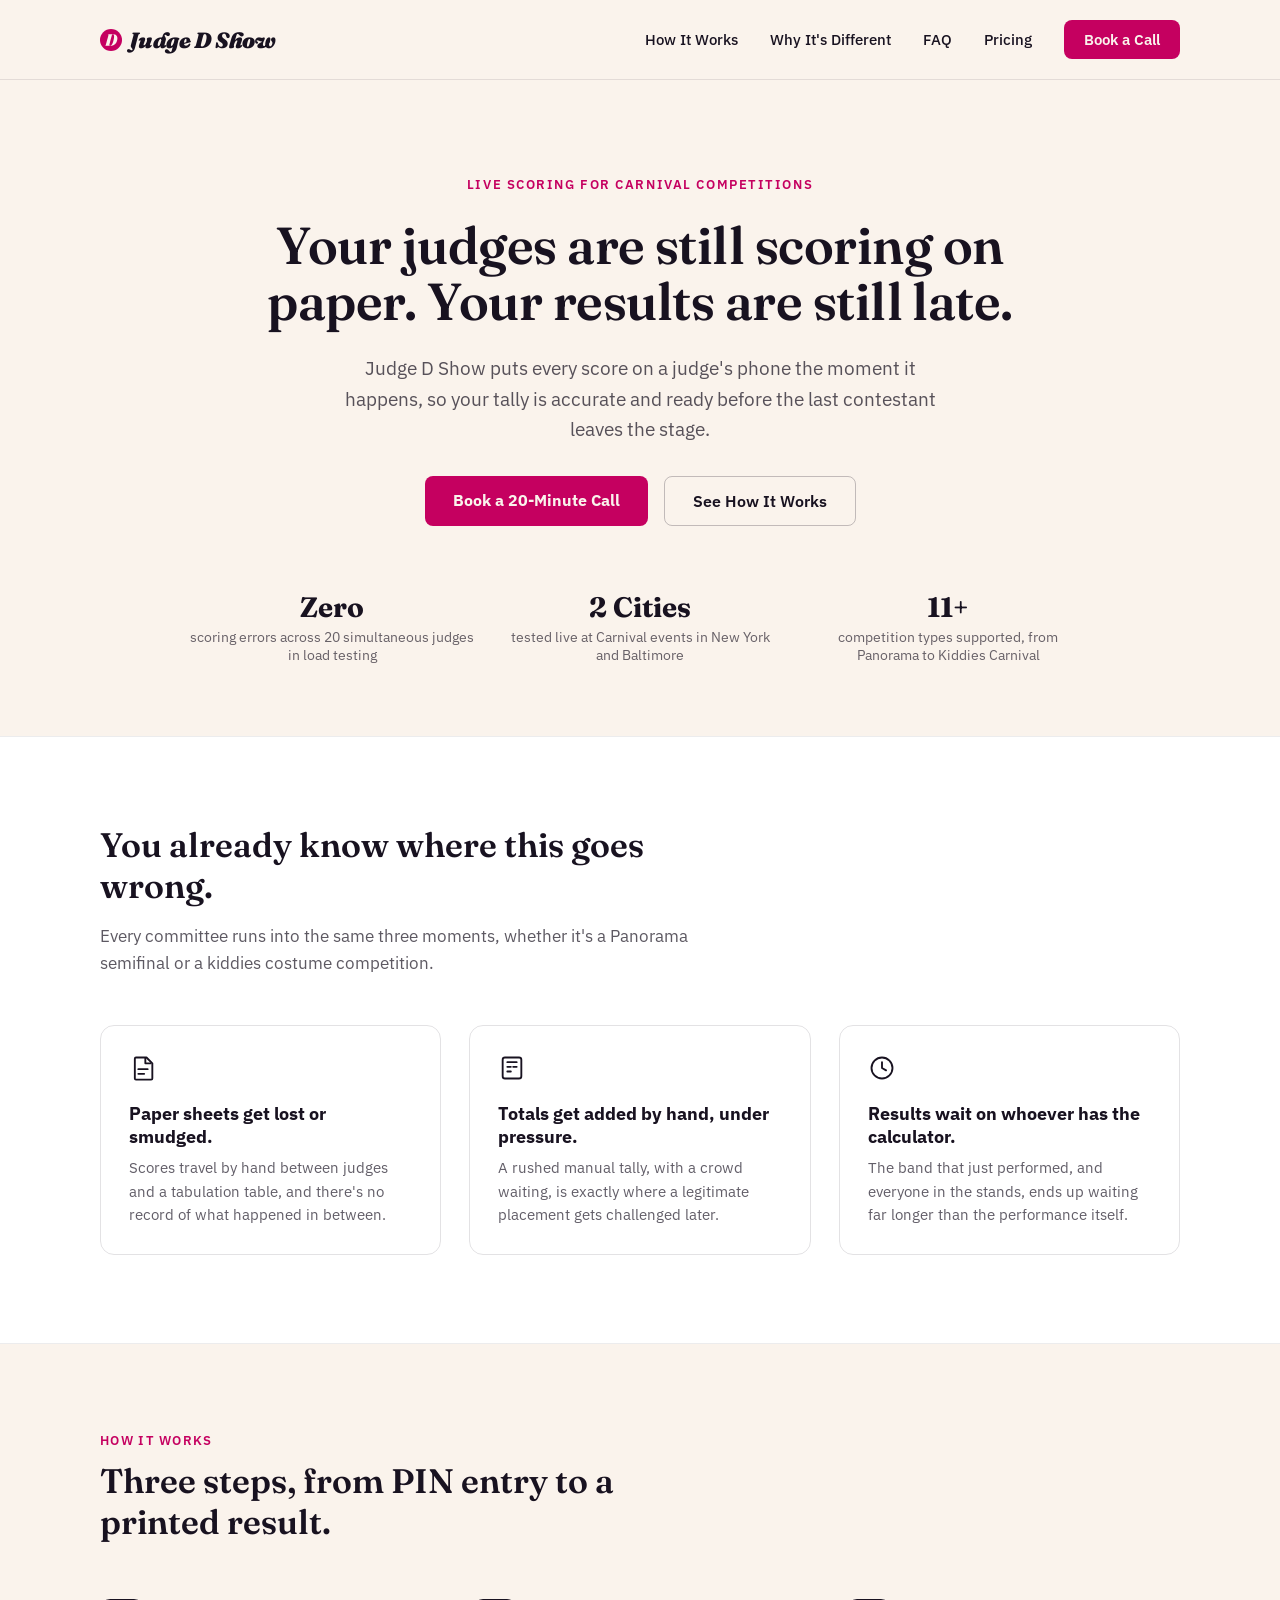
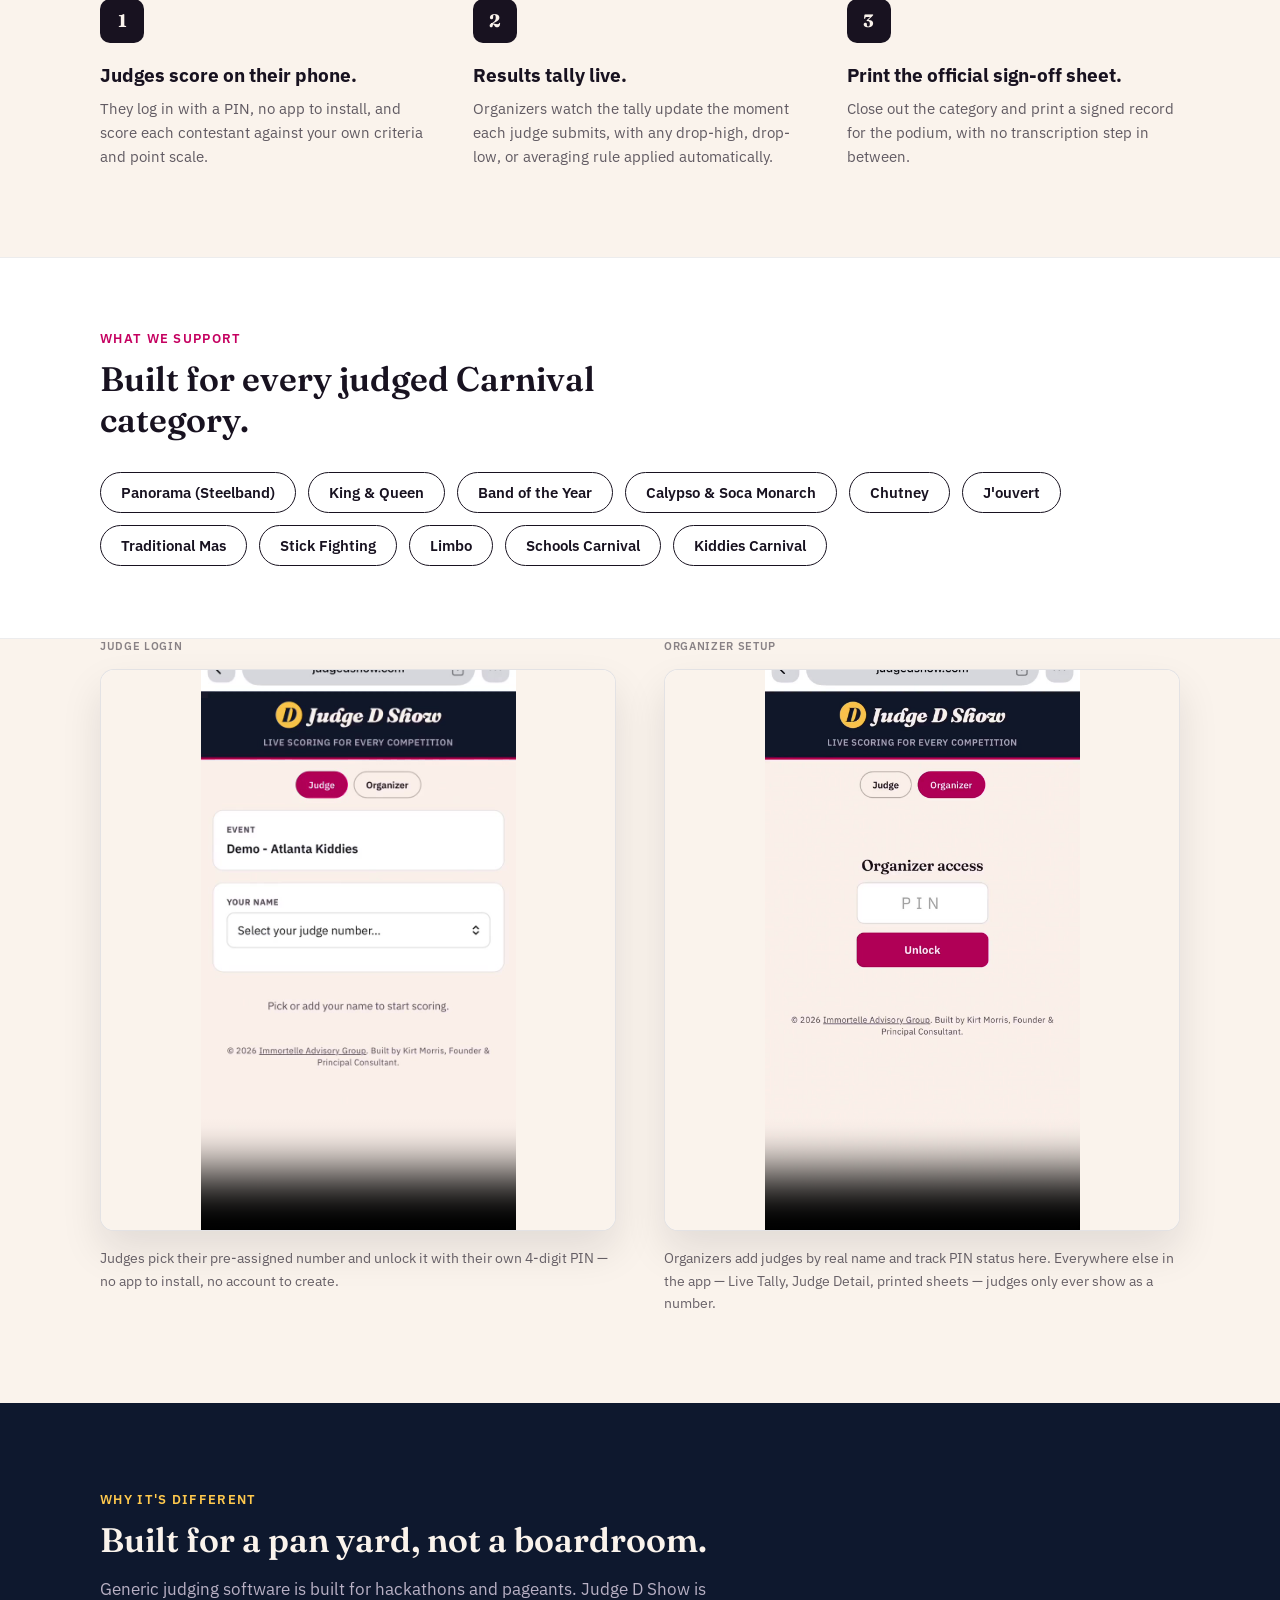
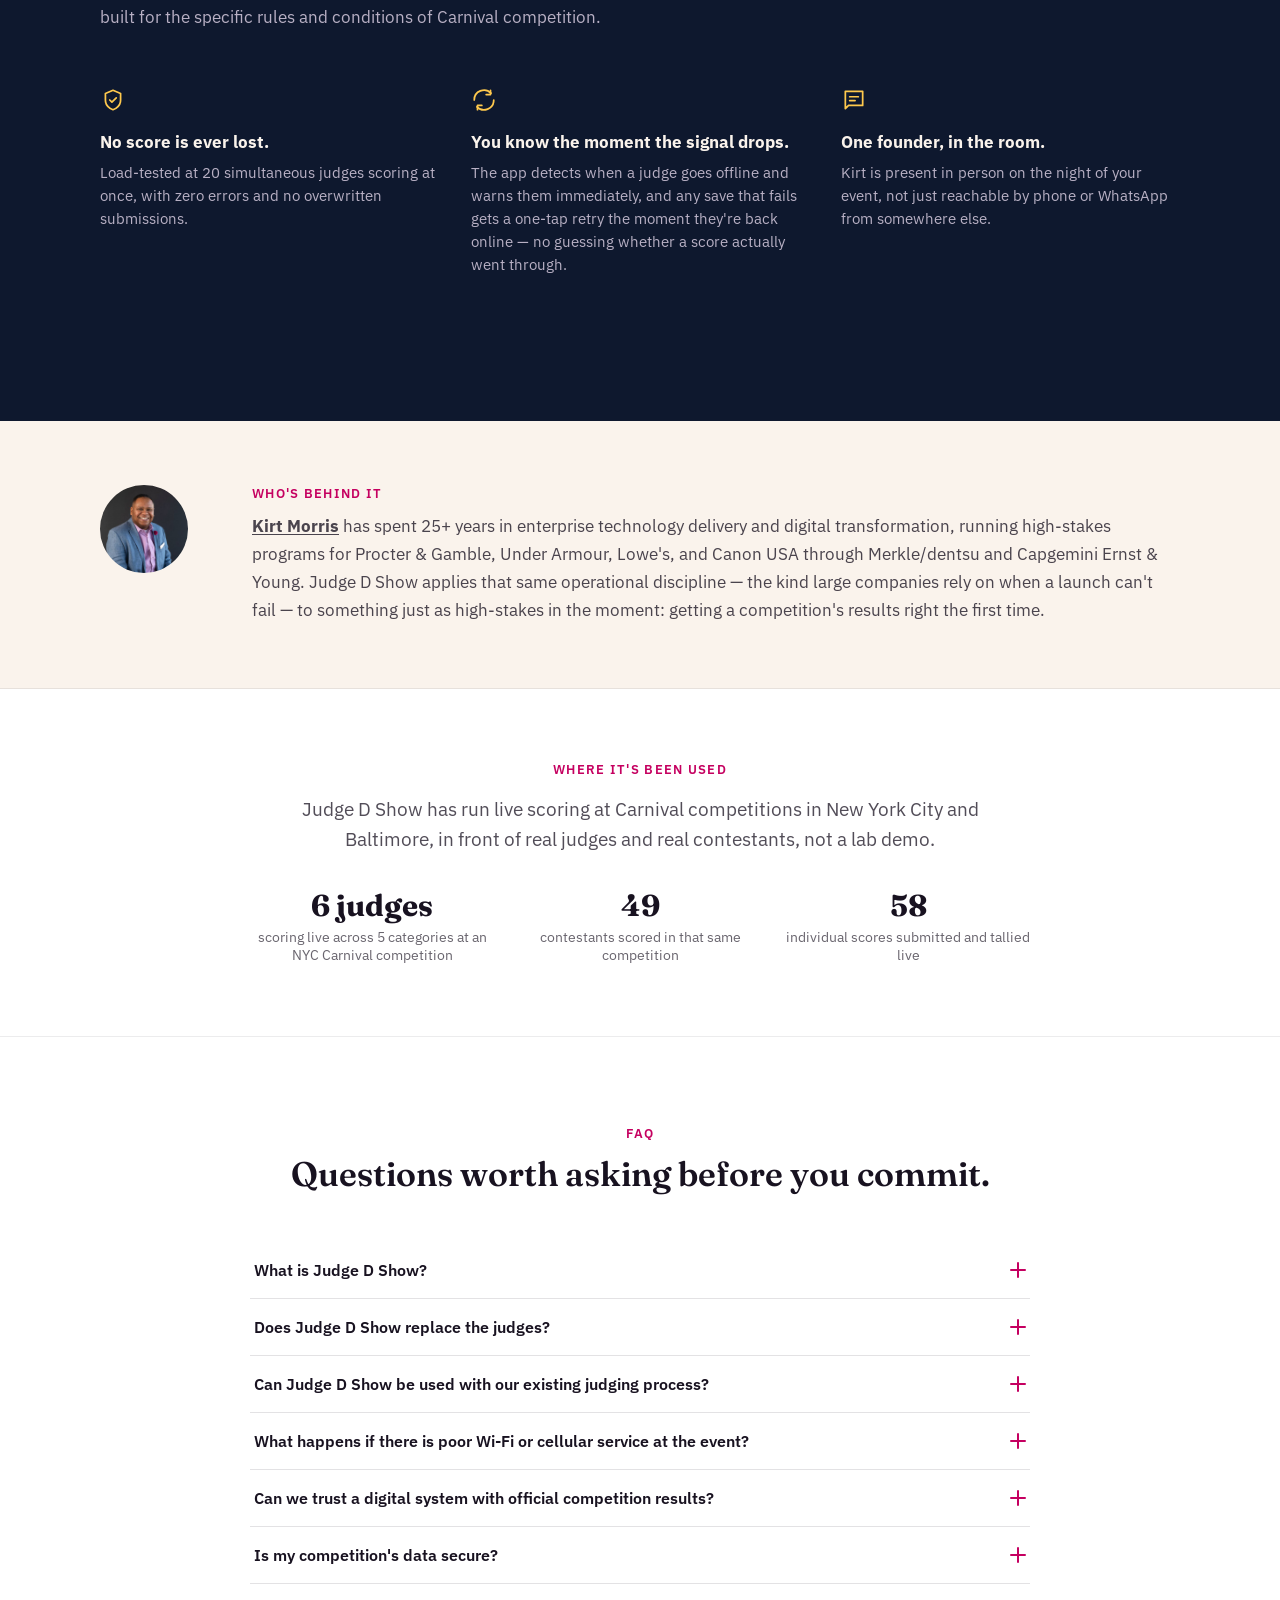
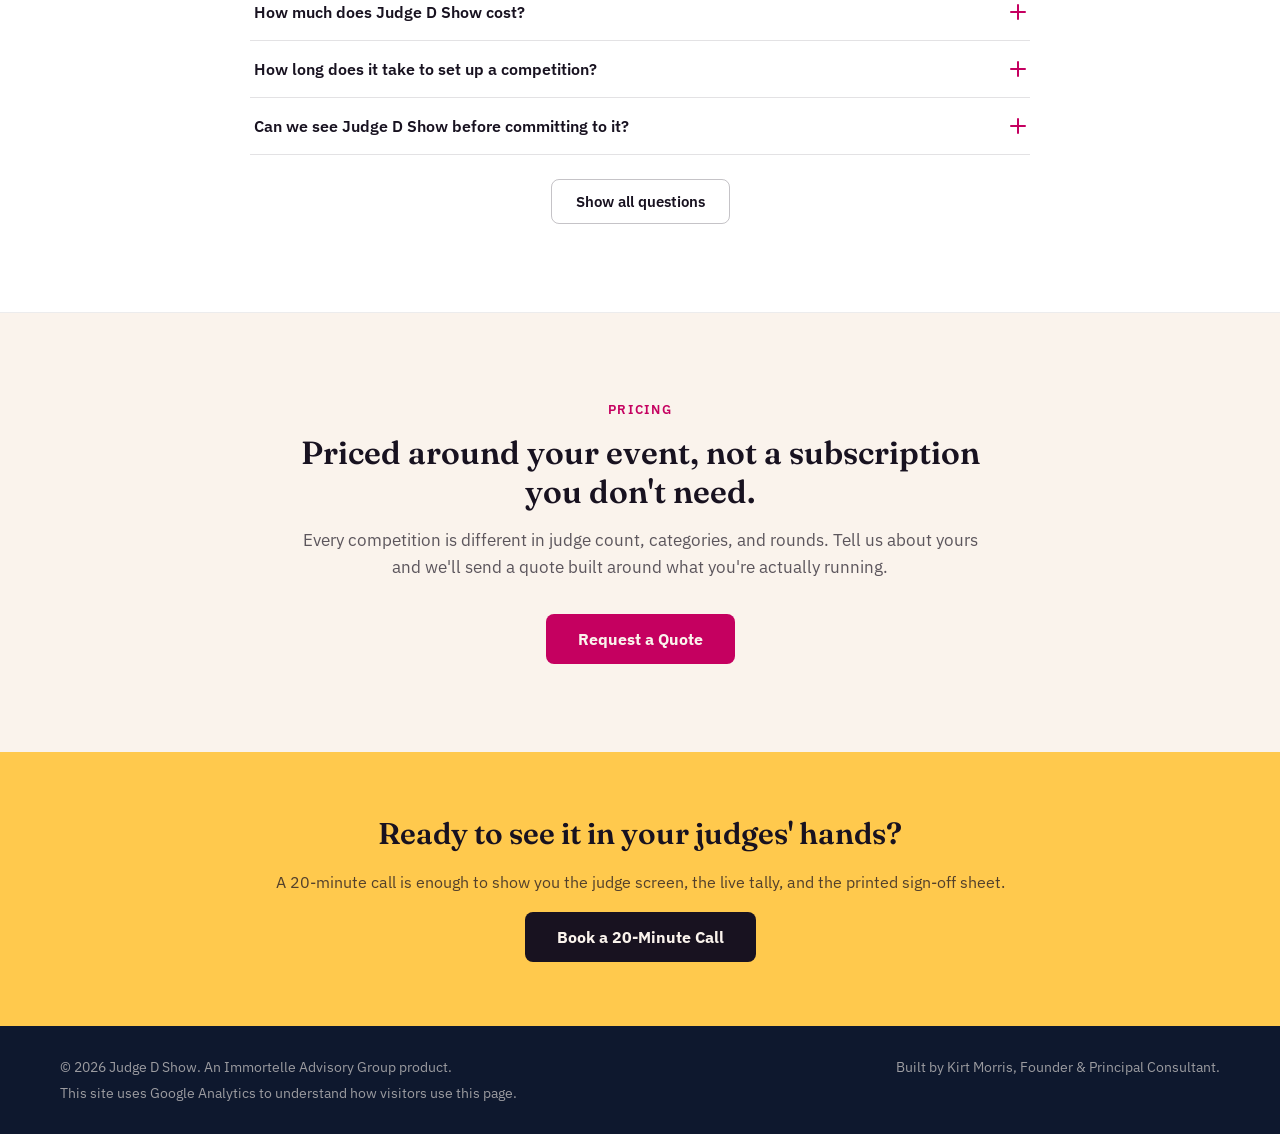
==== index.html @ 783fd00f "Add GA4 tag to marketing page Adds the Google tag (gtag.js) for G-N2BDWBML0Q to the root index.html " ====
<!doctype html>
<html lang="en">
<head>
<meta charset="utf-8">
<meta name="viewport" content="width=device-width, initial-scale=1.0">
<title>Judge D Show — Live Scoring for Every Competition</title>
<meta name="description" content="Judge D Show puts every judge's score on their phone in real time, with a live tally for organizers and a printed sign-off sheet at the end. Built for Carnival competitions.">
<link rel="icon" type="image/svg+xml" href="/icons/favicon.svg">
<link rel="icon" type="image/png" sizes="32x32" href="/icons/icon-32.png">
<link rel="icon" type="image/png" sizes="16x16" href="/icons/icon-16.png">
<link rel="apple-touch-icon" sizes="180x180" href="/icons/apple-touch-icon.png">
<link href="https://fonts.googleapis.com/css2?family=Fraunces:ital,opsz,wght@0,9..144,500;0,9..144,600;0,9..144,700;1,9..144,900&family=IBM+Plex+Sans:wght@400;500;600;700&display=swap" rel="stylesheet">
<script>
  window.va = window.va || function () { (window.vaq = window.vaq || []).push(arguments); };
</script>
<script defer src="/_vercel/insights/script.js"></script>

<!-- Google tag (gtag.js) -->
<script async src="https://www.googletagmanager.com/gtag/js?id=G-N2BDWBML0Q"></script>
<script>
  window.dataLayer = window.dataLayer || [];
  function gtag(){dataLayer.push(arguments);}
  gtag('js', new Date());
  gtag('config', 'G-N2BDWBML0Q');
</script>
<script>
  document.addEventListener('click', function(e){
    var el = e.target.closest('[data-ga-event]');
    if(!el || typeof window.gtag !== 'function') return;
    var eventName = el.getAttribute('data-ga-event');
    var params = {};
    for (var i = 0; i < el.attributes.length; i++) {
      var attr = el.attributes[i];
      if (attr.name.indexOf('data-ga-') === 0 && attr.name !== 'data-ga-event') {
        params[attr.name.slice(8)] = attr.value;
      }
    }
    window.gtag('event', eventName, params);
  });
</script>
<style>
  * { box-sizing: border-box; }
  body { margin: 0; font-family: 'IBM Plex Sans', sans-serif; background: #FAF3EC; color: #181220; }
  a { color: inherit; text-decoration: none; }
  a:hover { opacity: 0.85; }
  .jds-badge{ width:1em; height:1em; display:inline-block; flex:0 0 auto; vertical-align:-0.12em; }

  /* Mobile: the layout below is authored with fixed 2/3-column grids and
     40px/88px paddings with no responsive rules of its own, which squeezes
     into unreadable narrow columns and overlapping cards on phone widths.
     These overrides only stack those grids to one column and shrink the
     fixed paddings below 680px -- no content, copy, or desktop layout change. */
  @media (max-width: 680px) {
    .jds-grid2, .jds-grid3 { grid-template-columns: 1fr !important; }
    .jds-pad-hero { padding: 56px 20px 40px !important; }
    .jds-pad-lg { padding: 48px 20px !important; }
    .jds-pad-md { padding: 40px 20px !important; }
    .jds-pad-sm { padding: 20px !important; }
    .jds-pad-preview { padding: 0 20px 48px !important; }
    .jds-nav-inner { padding: 16px 20px !important; }
    h1 { font-size: 34px !important; }
  }

  /* Demo video cards: portrait screen recordings, letterboxed on the
     section's own cream background so the frame reads as one clean card
     rather than a video floating in white space. */
  .jds-demo-frame {
    display: flex;
    align-items: center;
    justify-content: center;
    width: 100%;
    height: 560px;
    background: #FAF3EC;
  }
  .jds-demo-video {
    display: block;
    width: auto;
    height: 100%;
    max-width: 100%;
    max-height: 560px;
    object-fit: contain;
  }
  @media (max-width: 680px) {
    .jds-demo-frame { height: auto; max-height: 70vh; }
    .jds-demo-video { width: 100%; height: auto; max-height: 70vh; }
  }

  /* FAQ accordion */
  .faq-item { border-bottom: 1px solid rgba(24,18,32,0.12); }
  .faq-trigger {
    all: unset;
    box-sizing: border-box;
    display: flex;
    align-items: center;
    justify-content: space-between;
    gap: 16px;
    width: 100%;
    min-height: 44px;
    padding: 18px 4px;
    cursor: pointer;
    font-family: 'IBM Plex Sans', sans-serif;
    font-weight: 600;
    font-size: 16px;
    color: #181220;
  }
  .faq-trigger:focus-visible { outline: 2px solid #C50060; outline-offset: 2px; border-radius: 4px; }
  .faq-icon { position: relative; width: 16px; height: 16px; flex-shrink: 0; }
  .faq-icon-h, .faq-icon-v { position: absolute; background: #C50060; border-radius: 1px; top: 50%; left: 50%; }
  .faq-icon-h { width: 16px; height: 2px; margin-top: -1px; margin-left: -8px; }
  .faq-icon-v { width: 2px; height: 16px; margin-top: -8px; margin-left: -1px; transition: transform 0.18s ease; }
  .faq-trigger[aria-expanded="true"] .faq-icon-v { transform: rotate(90deg); }
  .faq-panel { display: grid; grid-template-rows: 0fr; transition: grid-template-rows 0.18s ease; }
  .faq-panel.faq-panel-open { grid-template-rows: 1fr; }
  .faq-panel-inner { overflow: hidden; }
  .faq-panel-inner p { margin: 0 4px 18px; font-size: 15px; line-height: 1.6; color: rgba(24,18,32,0.7); }
  #faqShowAllBtn { all: unset; box-sizing: border-box; display: block; margin: 24px auto 0; padding: 12px 24px; border: 1.5px solid rgba(24,18,32,0.25); border-radius: 8px; font-size: 15px; font-weight: 600; text-align: center; cursor: pointer; min-height: 44px; }
  @media (prefers-reduced-motion: reduce) {
    .faq-icon-v, .faq-panel { transition: none; }
  }
</style>
</head>
<body>

<div style="width: 100%; min-height: 100vh; display: flex; flex-direction: column;">

  <!-- NAV -->
  <div style="position: sticky; top: 0; z-index: 20; background: #FAF3EC; border-bottom: 1px solid rgba(24,18,32,0.1);">
    <div class="jds-nav-inner" style="max-width: 1160px; margin: 0 auto; padding: 20px 40px; display: flex; align-items: center; justify-content: space-between; gap: 24px; flex-wrap: wrap;">
      <a href="#top" style="display: flex; align-items: center; gap: 0.3em; font-family: 'Fraunces', serif; font-weight: 900; font-style: italic; font-size: 22px; letter-spacing: -0.02em;">
        <svg class="jds-badge" style="font-size: 22px;" viewBox="0 0 100 100" aria-hidden="true" focusable="false"><circle cx="50" cy="50" r="50" fill="#C50060"/><path fill="#FAF3EC" d="M20.92 76.23Q20.92 76.08 21.03 75.99Q21.15 75.89 21.41 75.86L24.40 75.44Q24.89 75.36 25.21 75.14Q25.54 74.91 25.74 74.51Q25.95 74.11 26.07 73.62Q26.37 72.53 27.16 69.57Q27.96 66.62 29.08 62.49Q30.19 58.37 31.46 53.69Q32.73 49.02 33.96 44.42Q35.19 39.82 36.23 35.94Q37.27 32.06 37.93 29.52Q38.60 26.98 38.71 26.49Q38.90 25.54 38.64 25.11Q38.37 24.67 37.50 24.56L34.70 24.18Q34.40 24.14 34.30 24.05Q34.21 23.95 34.21 23.80Q34.21 23.65 34.34 23.58Q34.47 23.50 34.74 23.50H59.46Q64.57 23.50 68.64 25.18Q72.71 26.87 75.34 30.24Q77.97 33.61 78.78 38.66Q79.60 43.72 78.20 50.49Q76.98 56.44 74.28 61.22Q71.57 66.01 67.46 69.42Q63.36 72.83 57.89 74.66Q52.42 76.50 45.68 76.50H21.37Q21.15 76.50 21.03 76.44Q20.92 76.39 20.92 76.23ZM46.36 75.59Q48.14 75.59 50.11 74.34Q52.07 73.09 54.10 70.18Q56.13 67.26 58.07 62.23Q60.02 57.19 61.73 49.66Q63.28 42.88 63.73 38.07Q64.19 33.27 63.73 30.24Q63.28 27.21 62.05 25.81Q60.82 24.41 58.96 24.41H58.47Q56.84 24.41 55.54 25.62Q54.23 26.83 53.51 29.41Q53.29 30.24 52.64 32.64Q52.00 35.05 51.09 38.49Q50.18 41.94 49.16 45.85Q48.14 49.77 47.12 53.69Q46.09 57.61 45.22 60.96Q44.35 64.31 43.76 66.60Q43.18 68.89 43.03 69.53Q42.27 72.60 42.86 74.10Q43.44 75.59 45.49 75.59Z"/></svg>
        <span style="color: #181220;">Judge D Show</span>
      </a>
      <div style="display: flex; align-items: center; gap: 32px; flex-wrap: wrap;">
        <a href="#how-it-works" style="font-size: 15px; font-weight: 500;">How It Works</a>
        <a href="#built-different" style="font-size: 15px; font-weight: 500;">Why It's Different</a>
        <a href="#faq" style="font-size: 15px; font-weight: 500;">FAQ</a>
        <a href="#pricing" style="font-size: 15px; font-weight: 500;">Pricing</a>
        <a href="https://calendly.com/kirt-immortelleadvisorygroup/30min" target="_blank" rel="noopener" style="background: #C50060; color: #FAF3EC; padding: 10px 20px; border-radius: 8px; font-size: 15px; font-weight: 600;">Book a Call</a>
      </div>
    </div>
  </div>

  <!-- HERO -->
  <div id="top" class="jds-pad-hero" style="width: 100%; padding: 96px 40px 72px;">
    <div style="max-width: 860px; margin: 0 auto; text-align: center; display: flex; flex-direction: column; align-items: center; gap: 24px;">
      <div style="font-size: 13px; font-weight: 600; letter-spacing: 0.12em; text-transform: uppercase; color: #C50060;">Live Scoring for Carnival Competitions</div>
      <h1 style="margin: 0; font-family: 'Fraunces', serif; font-weight: 600; font-size: 52px; line-height: 1.08; letter-spacing: -0.01em;">Your judges are still scoring on paper. Your results are still late.</h1>
      <p style="margin: 0; font-size: 19px; line-height: 1.6; color: rgba(24,18,32,0.72); max-width: 620px;">Judge D Show puts every score on a judge's phone the moment it happens, so your tally is accurate and ready before the last contestant leaves the stage.</p>
      <div style="display: flex; gap: 16px; flex-wrap: wrap; justify-content: center; margin-top: 8px;">
        <a href="https://calendly.com/kirt-immortelleadvisorygroup/30min" target="_blank" rel="noopener" style="background: #C50060; color: #FAF3EC; padding: 14px 28px; border-radius: 8px; font-size: 16px; font-weight: 700;">Book a 20-Minute Call</a>
        <a href="#how-it-works" style="border: 1.5px solid rgba(24,18,32,0.25); padding: 14px 28px; border-radius: 8px; font-size: 16px; font-weight: 600;">See How It Works</a>
      </div>
    </div>

    <div class="jds-grid3" style="max-width: 900px; margin: 64px auto 0; display: grid; grid-template-columns: repeat(3, minmax(0, 1fr)); gap: 24px; text-align: center;">
      <div>
        <div style="font-family: 'Fraunces', serif; font-weight: 700; font-size: 28px;">Zero</div>
        <div style="font-size: 14px; color: rgba(24,18,32,0.65); margin-top: 4px;">scoring errors across 20 simultaneous judges in load testing</div>
      </div>
      <div>
        <div style="font-family: 'Fraunces', serif; font-weight: 700; font-size: 28px;">2 Cities</div>
        <div style="font-size: 14px; color: rgba(24,18,32,0.65); margin-top: 4px;">tested live at Carnival events in New York and Baltimore</div>
      </div>
      <div>
        <div style="font-family: 'Fraunces', serif; font-weight: 700; font-size: 28px;">11+</div>
        <div style="font-size: 14px; color: rgba(24,18,32,0.65); margin-top: 4px;">competition types supported, from Panorama to Kiddies Carnival</div>
      </div>
    </div>
  </div>

  <!-- PROBLEM -->
  <div id="problem" class="jds-pad-lg" style="width: 100%; background: #FFFFFF; padding: 88px 40px; border-top: 1px solid rgba(24,18,32,0.08); border-bottom: 1px solid rgba(24,18,32,0.08);">
    <div style="max-width: 1080px; margin: 0 auto;">
      <div style="max-width: 640px; margin-bottom: 48px;">
        <h2 style="margin: 0 0 16px; font-family: 'Fraunces', serif; font-weight: 600; font-size: 34px; line-height: 1.2;">You already know where this goes wrong.</h2>
        <p style="margin: 0; font-size: 17px; line-height: 1.6; color: rgba(24,18,32,0.7);">Every committee runs into the same three moments, whether it's a Panorama semifinal or a kiddies costume competition.</p>
      </div>

      <div class="jds-grid3" style="display: grid; grid-template-columns: repeat(3, minmax(0, 1fr)); gap: 28px;">
        <div style="border: 1px solid rgba(24,18,32,0.12); border-radius: 14px; padding: 28px;">
          <svg width="28" height="28" viewBox="0 0 24 24" fill="none" stroke="#181220" stroke-width="1.6" style="margin-bottom: 16px;"><path d="M6 3h9l5 5v13a1 1 0 0 1-1 1H6a1 1 0 0 1-1-1V4a1 1 0 0 1 1-1z" stroke-linejoin="round"/><path d="M14 3v5h5" stroke-linejoin="round"/><path d="M8 13h8M8 17h5" stroke-linecap="round"/></svg>
          <h3 style="margin: 0 0 8px; font-size: 18px; font-weight: 700;">Paper sheets get lost or smudged.</h3>
          <p style="margin: 0; font-size: 15px; line-height: 1.55; color: rgba(24,18,32,0.68);">Scores travel by hand between judges and a tabulation table, and there's no record of what happened in between.</p>
        </div>
        <div style="border: 1px solid rgba(24,18,32,0.12); border-radius: 14px; padding: 28px;">
          <svg width="28" height="28" viewBox="0 0 24 24" fill="none" stroke="#181220" stroke-width="1.6" style="margin-bottom: 16px;"><rect x="4" y="3" width="16" height="18" rx="2"/><path d="M8 7h8M8 11h3M13 11h3M8 15h3" stroke-linecap="round"/></svg>
          <h3 style="margin: 0 0 8px; font-size: 18px; font-weight: 700;">Totals get added by hand, under pressure.</h3>
          <p style="margin: 0; font-size: 15px; line-height: 1.55; color: rgba(24,18,32,0.68);">A rushed manual tally, with a crowd waiting, is exactly where a legitimate placement gets challenged later.</p>
        </div>
        <div style="border: 1px solid rgba(24,18,32,0.12); border-radius: 14px; padding: 28px;">
          <svg width="28" height="28" viewBox="0 0 24 24" fill="none" stroke="#181220" stroke-width="1.6" style="margin-bottom: 16px;"><circle cx="12" cy="12" r="9"/><path d="M12 7v5l3.5 2" stroke-linecap="round" stroke-linejoin="round"/></svg>
          <h3 style="margin: 0 0 8px; font-size: 18px; font-weight: 700;">Results wait on whoever has the calculator.</h3>
          <p style="margin: 0; font-size: 15px; line-height: 1.55; color: rgba(24,18,32,0.68);">The band that just performed, and everyone in the stands, ends up waiting far longer than the performance itself.</p>
        </div>
      </div>
    </div>
  </div>

  <!-- HOW IT WORKS -->
  <div id="how-it-works" class="jds-pad-lg" style="width: 100%; padding: 88px 40px;">
    <div style="max-width: 1080px; margin: 0 auto;">
      <div style="max-width: 640px; margin-bottom: 56px;">
        <div style="font-size: 13px; font-weight: 600; letter-spacing: 0.1em; text-transform: uppercase; color: #C50060; margin-bottom: 12px;">How It Works</div>
        <h2 style="margin: 0; font-family: 'Fraunces', serif; font-weight: 600; font-size: 34px; line-height: 1.2;">Three steps, from PIN entry to a printed result.</h2>
      </div>

      <div class="jds-grid3" style="display: grid; grid-template-columns: repeat(3, minmax(0, 1fr)); gap: 40px;">
        <div>
          <div style="width: 44px; height: 44px; border-radius: 10px; background: #181220; color: #FAF3EC; display: flex; align-items: center; justify-content: center; font-family: 'Fraunces', serif; font-weight: 700; font-size: 18px; margin-bottom: 20px;">1</div>
          <h3 style="margin: 0 0 10px; font-size: 19px; font-weight: 700;">Judges score on their phone.</h3>
          <p style="margin: 0; font-size: 15px; line-height: 1.6; color: rgba(24,18,32,0.68);">They log in with a PIN, no app to install, and score each contestant against your own criteria and point scale.</p>
        </div>
        <div>
          <div style="width: 44px; height: 44px; border-radius: 10px; background: #181220; color: #FAF3EC; display: flex; align-items: center; justify-content: center; font-family: 'Fraunces', serif; font-weight: 700; font-size: 18px; margin-bottom: 20px;">2</div>
          <h3 style="margin: 0 0 10px; font-size: 19px; font-weight: 700;">Results tally live.</h3>
          <p style="margin: 0; font-size: 15px; line-height: 1.6; color: rgba(24,18,32,0.68);">Organizers watch the tally update the moment each judge submits, with any drop-high, drop-low, or averaging rule applied automatically.</p>
        </div>
        <div>
          <div style="width: 44px; height: 44px; border-radius: 10px; background: #181220; color: #FAF3EC; display: flex; align-items: center; justify-content: center; font-family: 'Fraunces', serif; font-weight: 700; font-size: 18px; margin-bottom: 20px;">3</div>
          <h3 style="margin: 0 0 10px; font-size: 19px; font-weight: 700;">Print the official sign-off sheet.</h3>
          <p style="margin: 0; font-size: 15px; line-height: 1.6; color: rgba(24,18,32,0.68);">Close out the category and print a signed record for the podium, with no transcription step in between.</p>
        </div>
      </div>
    </div>
  </div>

  <!-- CATEGORIES -->
  <div id="categories" class="jds-pad-lg" style="width: 100%; background: #FFFFFF; padding: 72px 40px; border-top: 1px solid rgba(24,18,32,0.08); border-bottom: 1px solid rgba(24,18,32,0.08);">
    <div style="max-width: 1080px; margin: 0 auto;">
      <div style="max-width: 640px; margin-bottom: 32px;">
        <div style="font-size: 13px; font-weight: 600; letter-spacing: 0.1em; text-transform: uppercase; color: #C50060; margin-bottom: 12px;">What We Support</div>
        <h2 style="margin: 0; font-family: 'Fraunces', serif; font-weight: 600; font-size: 34px; line-height: 1.2;">Built for every judged Carnival category.</h2>
      </div>
      <div style="display: flex; flex-wrap: wrap; gap: 12px;">
        <div style="border: 1.5px solid #181220; border-radius: 999px; padding: 10px 20px; font-size: 15px; font-weight: 600; color: #181220;">Panorama (Steelband)</div>
        <div style="border: 1.5px solid #181220; border-radius: 999px; padding: 10px 20px; font-size: 15px; font-weight: 600; color: #181220;">King &amp; Queen</div>
        <div style="border: 1.5px solid #181220; border-radius: 999px; padding: 10px 20px; font-size: 15px; font-weight: 600; color: #181220;">Band of the Year</div>
        <div style="border: 1.5px solid #181220; border-radius: 999px; padding: 10px 20px; font-size: 15px; font-weight: 600; color: #181220;">Calypso &amp; Soca Monarch</div>
        <div style="border: 1.5px solid #181220; border-radius: 999px; padding: 10px 20px; font-size: 15px; font-weight: 600; color: #181220;">Chutney</div>
        <div style="border: 1.5px solid #181220; border-radius: 999px; padding: 10px 20px; font-size: 15px; font-weight: 600; color: #181220;">J'ouvert</div>
        <div style="border: 1.5px solid #181220; border-radius: 999px; padding: 10px 20px; font-size: 15px; font-weight: 600; color: #181220;">Traditional Mas</div>
        <div style="border: 1.5px solid #181220; border-radius: 999px; padding: 10px 20px; font-size: 15px; font-weight: 600; color: #181220;">Stick Fighting</div>
        <div style="border: 1.5px solid #181220; border-radius: 999px; padding: 10px 20px; font-size: 15px; font-weight: 600; color: #181220;">Limbo</div>
        <div style="border: 1.5px solid #181220; border-radius: 999px; padding: 10px 20px; font-size: 15px; font-weight: 600; color: #181220;">Schools Carnival</div>
        <div style="border: 1.5px solid #181220; border-radius: 999px; padding: 10px 20px; font-size: 15px; font-weight: 600; color: #181220;">Kiddies Carnival</div>
      </div>
    </div>
  </div>

  <!-- APP PREVIEW (demo videos) -->
  <div class="jds-pad-preview" style="width: 100%; padding: 0 40px 88px;">
    <div class="jds-grid2" style="max-width: 1080px; margin: 0 auto; display: grid; grid-template-columns: repeat(2, minmax(0, 1fr)); gap: 48px; align-items: start;">

      <div style="display: flex; flex-direction: column; gap: 16px;">
        <div style="font-size: 11px; font-weight: 600; letter-spacing: 0.06em; text-transform: uppercase; color: rgba(24,18,32,0.5);">Judge Login</div>
        <div style="border: 1px solid rgba(24,18,32,0.12); border-radius: 14px; overflow: hidden; background: #FFFFFF; box-shadow: 0 20px 40px rgba(24,18,32,0.1);">
          <div class="jds-demo-frame">
            <video class="jds-demo-video" src="/videos/judge-demo.mp4" poster="/videos/judge-demo-poster.jpg" controls playsinline preload="metadata" aria-label="Judge login demo"></video>
          </div>
        </div>
        <p style="margin: 0; font-size: 14px; line-height: 1.6; color: rgba(24,18,32,0.65);">Judges pick their pre-assigned number and unlock it with their own 4-digit PIN &mdash; no app to install, no account to create.</p>
      </div>

      <div style="display: flex; flex-direction: column; gap: 16px;">
        <div style="font-size: 11px; font-weight: 600; letter-spacing: 0.06em; text-transform: uppercase; color: rgba(24,18,32,0.5);">Organizer Setup</div>
        <div style="border: 1px solid rgba(24,18,32,0.12); border-radius: 14px; overflow: hidden; background: #FFFFFF; box-shadow: 0 20px 40px rgba(24,18,32,0.1);">
          <div class="jds-demo-frame">
            <video class="jds-demo-video" src="/videos/organizer-demo.mp4" poster="/videos/organizer-demo-poster.jpg" controls playsinline preload="metadata" aria-label="Organizer setup demo"></video>
          </div>
        </div>
        <p style="margin: 0; font-size: 14px; line-height: 1.6; color: rgba(24,18,32,0.65);">Organizers add judges by real name and track PIN status here. Everywhere else in the app &mdash; Live Tally, Judge Detail, printed sheets &mdash; judges only ever show as a number.</p>
      </div>
    </div>
  </div>

  <!-- BUILT DIFFERENT -->
  <div id="built-different" class="jds-pad-lg" style="width: 100%; background: #0E182E; color: #FAF3EC; padding: 88px 40px;">
    <div style="max-width: 1080px; margin: 0 auto;">
      <div style="max-width: 640px; margin-bottom: 56px;">
        <div style="font-size: 13px; font-weight: 600; letter-spacing: 0.1em; text-transform: uppercase; color: #FFC94D; margin-bottom: 12px;">Why It's Different</div>
        <h2 style="margin: 0 0 16px; font-family: 'Fraunces', serif; font-weight: 600; font-size: 34px; line-height: 1.2;">Built for a pan yard, not a boardroom.</h2>
        <p style="margin: 0; font-size: 17px; line-height: 1.6; color: #B8B0C4;">Generic judging software is built for hackathons and pageants. Judge D Show is built for the specific rules and conditions of Carnival competition.</p>
      </div>

      <div class="jds-grid3" style="display: grid; grid-template-columns: repeat(3, minmax(0, 1fr)); gap: 32px; margin-bottom: 56px;">
        <div>
          <svg width="26" height="26" viewBox="0 0 24 24" fill="none" stroke="#FFC94D" stroke-width="1.6" style="margin-bottom: 14px;"><path d="M12 3l7 3v6c0 4.5-3 7.5-7 9-4-1.5-7-4.5-7-9V6l7-3z" stroke-linejoin="round"/><path d="M9 12l2 2 4-4" stroke-linecap="round" stroke-linejoin="round"/></svg>
          <h3 style="margin: 0 0 8px; font-size: 17px; font-weight: 700;">No score is ever lost.</h3>
          <p style="margin: 0; font-size: 14.5px; line-height: 1.6; color: #B8B0C4;">Load-tested at 20 simultaneous judges scoring at once, with zero errors and no overwritten submissions.</p>
        </div>
        <div>
          <svg width="26" height="26" viewBox="0 0 24 24" fill="none" stroke="#FFC94D" stroke-width="1.6" style="margin-bottom: 14px;"><path d="M3 12a9 9 0 0 1 15.5-6.3M21 12a9 9 0 0 1-15.5 6.3" stroke-linecap="round"/><path d="M18 3v4h-4M6 21v-4h4" stroke-linecap="round" stroke-linejoin="round"/></svg>
          <h3 style="margin: 0 0 8px; font-size: 17px; font-weight: 700;">You know the moment the signal drops.</h3>
          <p style="margin: 0; font-size: 14.5px; line-height: 1.6; color: #B8B0C4;">The app detects when a judge goes offline and warns them immediately, and any save that fails gets a one-tap retry the moment they're back online &mdash; no guessing whether a score actually went through.</p>
        </div>
        <div>
          <svg width="26" height="26" viewBox="0 0 24 24" fill="none" stroke="#FFC94D" stroke-width="1.6" style="margin-bottom: 14px;"><path d="M4 4h16v13H7l-3 3V4z" stroke-linejoin="round"/><path d="M8 9h8M8 12.5h5" stroke-linecap="round"/></svg>
          <h3 style="margin: 0 0 8px; font-size: 17px; font-weight: 700;">One founder, in the room.</h3>
          <p style="margin: 0; font-size: 14.5px; line-height: 1.6; color: #B8B0C4;">Kirt is present in person on the night of your event, not just reachable by phone or WhatsApp from somewhere else.</p>
        </div>
      </div>
    </div>
  </div>

  <!-- FOUNDER TRUST -->
  <div id="founder" class="jds-pad-md" style="width: 100%; background: #FAF3EC; padding: 64px 40px; border-bottom: 1px solid rgba(24,18,32,0.08);">
    <div class="jds-grid2" style="max-width: 1080px; margin: 0 auto; display: grid; grid-template-columns: 120px 1fr; gap: 32px; align-items: start;">
      <a href="https://www.immortelleadvisorygroup.com/" target="_blank" rel="noopener" style="display: block; width: 88px; height: 88px; border-radius: 50%; overflow: hidden; flex-shrink: 0;">
        <img src="/images/kirt-headshot.jpg" alt="Kirt Morris, Founder & Principal Consultant, Immortelle Advisory Group" width="88" height="88" style="width: 100%; height: 100%; object-fit: cover; display: block;">
      </a>
      <div>
        <div style="font-size: 13px; font-weight: 600; letter-spacing: 0.1em; text-transform: uppercase; color: #C50060; margin-bottom: 10px;">Who's Behind It</div>
        <p style="margin: 0; font-size: 17px; line-height: 1.65; color: rgba(24,18,32,0.78);"><a href="https://www.immortelleadvisorygroup.com/" target="_blank" rel="noopener" style="font-weight: 700; text-decoration: underline; text-underline-offset: 2px;">Kirt Morris</a> has spent 25+ years in enterprise technology delivery and digital transformation, running high-stakes programs for Procter &amp; Gamble, Under Armour, Lowe's, and Canon USA through Merkle/dentsu and Capgemini Ernst &amp; Young. Judge D Show applies that same operational discipline &mdash; the kind large companies rely on when a launch can't fail &mdash; to something just as high-stakes in the moment: getting a competition's results right the first time.</p>
      </div>
    </div>
  </div>

  <!-- PROOF -->
  <div id="proof" class="jds-pad-lg" style="width: 100%; background: #FFFFFF; padding: 72px 40px; border-bottom: 1px solid rgba(24,18,32,0.08);">
    <div style="max-width: 1080px; margin: 0 auto; text-align: center;">
      <div style="font-size: 13px; font-weight: 600; letter-spacing: 0.1em; text-transform: uppercase; color: #C50060; margin-bottom: 16px;">Where It's Been Used</div>
      <p style="max-width: 680px; margin: 0 auto 32px; font-size: 19px; line-height: 1.6; color: rgba(24,18,32,0.75);">Judge D Show has run live scoring at Carnival competitions in New York City and Baltimore, in front of real judges and real contestants, not a lab demo.</p>
      <div class="jds-grid3" style="max-width: 780px; margin: 0 auto; display: grid; grid-template-columns: repeat(3, minmax(0, 1fr)); gap: 24px;">
        <div>
          <div style="font-family: 'Fraunces', serif; font-weight: 700; font-size: 30px;">6 judges</div>
          <div style="font-size: 14px; color: rgba(24,18,32,0.65); margin-top: 4px;">scoring live across 5 categories at an NYC Carnival competition</div>
        </div>
        <div>
          <div style="font-family: 'Fraunces', serif; font-weight: 700; font-size: 30px;">49</div>
          <div style="font-size: 14px; color: rgba(24,18,32,0.65); margin-top: 4px;">contestants scored in that same competition</div>
        </div>
        <div>
          <div style="font-family: 'Fraunces', serif; font-weight: 700; font-size: 30px;">58</div>
          <div style="font-size: 14px; color: rgba(24,18,32,0.65); margin-top: 4px;">individual scores submitted and tallied live</div>
        </div>
      </div>
    </div>
  </div>

  <!-- FAQ -->
  <div id="faq" class="jds-pad-lg" style="width: 100%; background: #FFFFFF; padding: 88px 40px; border-bottom: 1px solid rgba(24,18,32,0.08);">
    <div style="max-width: 780px; margin: 0 auto;">
      <div style="text-align: center; margin-bottom: 48px;">
        <div style="font-size: 13px; font-weight: 600; letter-spacing: 0.1em; text-transform: uppercase; color: #C50060; margin-bottom: 12px;">FAQ</div>
        <h2 style="margin: 0; font-family: 'Fraunces', serif; font-weight: 600; font-size: 34px; line-height: 1.2;">Questions worth asking before you commit.</h2>
      </div>

      <div id="faqList">
      <div class="faq-item">
        <h3 style="margin:0;">
          <button type="button" class="faq-trigger" id="faq-q-1" aria-expanded="false" aria-controls="faq-a-1">
            <span>What is Judge D Show?</span>
            <span class="faq-icon" aria-hidden="true"><span class="faq-icon-h"></span><span class="faq-icon-v"></span></span>
          </button>
        </h3>
        <div id="faq-a-1" class="faq-panel" role="region" aria-labelledby="faq-q-1" hidden>
          <div class="faq-panel-inner">
            <p>Judge D Show is a digital judging and scoring platform built specifically for Carnival competitions. It replaces paper scoring and manual tallying with a system where judges score digitally and organizers watch results come in and manage the process.</p>
          </div>
        </div>
      </div>
      <div class="faq-item">
        <h3 style="margin:0;">
          <button type="button" class="faq-trigger" id="faq-q-2" aria-expanded="false" aria-controls="faq-a-2">
            <span>Does Judge D Show replace the judges?</span>
            <span class="faq-icon" aria-hidden="true"><span class="faq-icon-h"></span><span class="faq-icon-v"></span></span>
          </button>
        </h3>
        <div id="faq-a-2" class="faq-panel" role="region" aria-labelledby="faq-q-2" hidden>
          <div class="faq-panel-inner">
            <p>No. Judges remain responsible for evaluating performances and assigning scores. Judge D Show gives them the tools to capture, save, and organize those scores, and gives organizers the tools to tabulate results.</p>
          </div>
        </div>
      </div>
      <div class="faq-item">
        <h3 style="margin:0;">
          <button type="button" class="faq-trigger" id="faq-q-3" aria-expanded="false" aria-controls="faq-a-3">
            <span>Can Judge D Show be used with our existing judging process?</span>
            <span class="faq-icon" aria-hidden="true"><span class="faq-icon-h"></span><span class="faq-icon-v"></span></span>
          </button>
        </h3>
        <div id="faq-a-3" class="faq-panel" role="region" aria-labelledby="faq-q-3" hidden>
          <div class="faq-panel-inner">
            <p>Yes. Categories, criteria, and scoring rules are configured to match how your competition already judges, not the other way around.</p>
          </div>
        </div>
      </div>
      <div class="faq-item">
        <h3 style="margin:0;">
          <button type="button" class="faq-trigger" id="faq-q-4" aria-expanded="false" aria-controls="faq-a-4">
            <span>What happens if there is poor Wi-Fi or cellular service at the event?</span>
            <span class="faq-icon" aria-hidden="true"><span class="faq-icon-h"></span><span class="faq-icon-v"></span></span>
          </button>
        </h3>
        <div id="faq-a-4" class="faq-panel" role="region" aria-labelledby="faq-q-4" hidden>
          <div class="faq-panel-inner">
            <p>Judge D Show detects when a device loses connection and lets the judge know right away, so no one is left guessing whether a score went through. If a save fails, it can be retried with one tap once the connection returns.</p>
          </div>
        </div>
      </div>
      <div class="faq-item">
        <h3 style="margin:0;">
          <button type="button" class="faq-trigger" id="faq-q-5" aria-expanded="false" aria-controls="faq-a-5">
            <span>Can we trust a digital system with official competition results?</span>
            <span class="faq-icon" aria-hidden="true"><span class="faq-icon-h"></span><span class="faq-icon-v"></span></span>
          </button>
        </h3>
        <div id="faq-a-5" class="faq-panel" role="region" aria-labelledby="faq-q-5" hidden>
          <div class="faq-panel-inner">
            <p>Judge D Show is built for competitions where accuracy and a reliable record matter. It applies the scoring rules configured for your event, gives organizers live visibility into judging progress, and keeps a record of submitted scores. Before your event, we walk your team through exactly how the system works, so nothing is a surprise on the day of the event.</p>
          </div>
        </div>
      </div>
      <div class="faq-item">
        <h3 style="margin:0;">
          <button type="button" class="faq-trigger" id="faq-q-6" aria-expanded="false" aria-controls="faq-a-6">
            <span>Is my competition&#x27;s data secure?</span>
            <span class="faq-icon" aria-hidden="true"><span class="faq-icon-h"></span><span class="faq-icon-v"></span></span>
          </button>
        </h3>
        <div id="faq-a-6" class="faq-panel" role="region" aria-labelledby="faq-q-6" hidden>
          <div class="faq-panel-inner">
            <p>Judge D Show uses PIN-based access for judges and organizers to control who can enter or change scores. Specific technical questions about how your competition&#x27;s data is handled are best discussed directly — happy to walk through it on a call.</p>
          </div>
        </div>
      </div>
      <div class="faq-item">
        <h3 style="margin:0;">
          <button type="button" class="faq-trigger" id="faq-q-7" aria-expanded="false" aria-controls="faq-a-7">
            <span>How much does Judge D Show cost?</span>
            <span class="faq-icon" aria-hidden="true"><span class="faq-icon-h"></span><span class="faq-icon-v"></span></span>
          </button>
        </h3>
        <div id="faq-a-7" class="faq-panel" role="region" aria-labelledby="faq-q-7" hidden>
          <div class="faq-panel-inner">
            <p>Pricing is built around your specific competition, based on things like judge count, number of categories, and event support needs. Book a conversation to get a quote for your event.</p>
          </div>
        </div>
      </div>
      <div class="faq-item">
        <h3 style="margin:0;">
          <button type="button" class="faq-trigger" id="faq-q-8" aria-expanded="false" aria-controls="faq-a-8">
            <span>How long does it take to set up a competition?</span>
            <span class="faq-icon" aria-hidden="true"><span class="faq-icon-h"></span><span class="faq-icon-v"></span></span>
          </button>
        </h3>
        <div id="faq-a-8" class="faq-panel" role="region" aria-labelledby="faq-q-8" hidden>
          <div class="faq-panel-inner">
            <p>Setup typically takes 5 to 10 business days depending on the complexity of your competition, the number of categories, and how many judges and contestants are involved.</p>
          </div>
        </div>
      </div>
      <div class="faq-item">
        <h3 style="margin:0;">
          <button type="button" class="faq-trigger" id="faq-q-9" aria-expanded="false" aria-controls="faq-a-9">
            <span>Can we see Judge D Show before committing to it?</span>
            <span class="faq-icon" aria-hidden="true"><span class="faq-icon-h"></span><span class="faq-icon-v"></span></span>
          </button>
        </h3>
        <div id="faq-a-9" class="faq-panel" role="region" aria-labelledby="faq-q-9" hidden>
          <div class="faq-panel-inner">
            <p>Yes. The best way to see it is a short conversation and walkthrough built around your competition. Book a call below.</p>
          </div>
        </div>
      </div>
      </div>
      <div id="faqMore" hidden>
      <div class="faq-item">
        <h3 style="margin:0;">
          <button type="button" class="faq-trigger" id="faq-q-10" aria-expanded="false" aria-controls="faq-a-10">
            <span>What types of Carnival competitions can Judge D Show support?</span>
            <span class="faq-icon" aria-hidden="true"><span class="faq-icon-h"></span><span class="faq-icon-v"></span></span>
          </button>
        </h3>
        <div id="faq-a-10" class="faq-panel" role="region" aria-labelledby="faq-q-10" hidden>
          <div class="faq-panel-inner">
            <p>Judge D Show supports Panorama, King and Queen, Band of the Year, Calypso and Soca Monarch, Chutney, J&#x27;ouvert, Traditional Mas, Stick Fighting, Limbo, Schools Carnival, Kiddies Carnival, and other judged Carnival categories.</p>
          </div>
        </div>
      </div>
      <div class="faq-item">
        <h3 style="margin:0;">
          <button type="button" class="faq-trigger" id="faq-q-11" aria-expanded="false" aria-controls="faq-a-11">
            <span>How do judges score?</span>
            <span class="faq-icon" aria-hidden="true"><span class="faq-icon-h"></span><span class="faq-icon-v"></span></span>
          </button>
        </h3>
        <div id="faq-a-11" class="faq-panel" role="region" aria-labelledby="faq-q-11" hidden>
          <div class="faq-panel-inner">
            <p>Judges use a phone or tablet to select their assigned category and contestant, then score against the competition&#x27;s own criteria. The interface shows a running total as they go, so they can see exactly what they&#x27;re submitting before they do.</p>
          </div>
        </div>
      </div>
      <div class="faq-item">
        <h3 style="margin:0;">
          <button type="button" class="faq-trigger" id="faq-q-12" aria-expanded="false" aria-controls="faq-a-12">
            <span>Can judges use their own phones?</span>
            <span class="faq-icon" aria-hidden="true"><span class="faq-icon-h"></span><span class="faq-icon-v"></span></span>
          </button>
        </h3>
        <div id="faq-a-12" class="faq-panel" role="region" aria-labelledby="faq-q-12" hidden>
          <div class="faq-panel-inner">
            <p>Yes. Judge D Show runs in a mobile browser, no app to install, and works on modern smartphones and tablets.</p>
          </div>
        </div>
      </div>
      <div class="faq-item">
        <h3 style="margin:0;">
          <button type="button" class="faq-trigger" id="faq-q-13" aria-expanded="false" aria-controls="faq-a-13">
            <span>Can the scoring system be customized for our competition?</span>
            <span class="faq-icon" aria-hidden="true"><span class="faq-icon-h"></span><span class="faq-icon-v"></span></span>
          </button>
        </h3>
        <div id="faq-a-13" class="faq-panel" role="region" aria-labelledby="faq-q-13" hidden>
          <div class="faq-panel-inner">
            <p>Yes. Each category&#x27;s criteria and point values are configured specifically for your competition during setup.</p>
          </div>
        </div>
      </div>
      <div class="faq-item">
        <h3 style="margin:0;">
          <button type="button" class="faq-trigger" id="faq-q-14" aria-expanded="false" aria-controls="faq-a-14">
            <span>Can Judge D Show handle different judging systems?</span>
            <span class="faq-icon" aria-hidden="true"><span class="faq-icon-h"></span><span class="faq-icon-v"></span></span>
          </button>
        </h3>
        <div id="faq-a-14" class="faq-panel" role="region" aria-labelledby="faq-q-14" hidden>
          <div class="faq-panel-inner">
            <p>Yes, within the structure of criteria and point-based scoring. During setup, your competition&#x27;s categories and criteria are built into the system to match how you already judge.</p>
          </div>
        </div>
      </div>
      <div class="faq-item">
        <h3 style="margin:0;">
          <button type="button" class="faq-trigger" id="faq-q-15" aria-expanded="false" aria-controls="faq-a-15">
            <span>Can organizers see scores as judges submit them?</span>
            <span class="faq-icon" aria-hidden="true"><span class="faq-icon-h"></span><span class="faq-icon-v"></span></span>
          </button>
        </h3>
        <div id="faq-a-15" class="faq-panel" role="region" aria-labelledby="faq-q-15" hidden>
          <div class="faq-panel-inner">
            <p>Yes. Organizers can watch a live tally update as each judge submits, including how many of their assigned judges have submitted for a given contestant.</p>
          </div>
        </div>
      </div>
      <div class="faq-item">
        <h3 style="margin:0;">
          <button type="button" class="faq-trigger" id="faq-q-16" aria-expanded="false" aria-controls="faq-a-16">
            <span>Can organizers see which judges have completed their scores?</span>
            <span class="faq-icon" aria-hidden="true"><span class="faq-icon-h"></span><span class="faq-icon-v"></span></span>
          </button>
        </h3>
        <div id="faq-a-16" class="faq-panel" role="region" aria-labelledby="faq-q-16" hidden>
          <div class="faq-panel-inner">
            <p>Yes. The organizer view shows submission progress per contestant, so it&#x27;s clear who&#x27;s still outstanding before results are finalized.</p>
          </div>
        </div>
      </div>
      <div class="faq-item">
        <h3 style="margin:0;">
          <button type="button" class="faq-trigger" id="faq-q-17" aria-expanded="false" aria-controls="faq-a-17">
            <span>What happens when all the judges have finished?</span>
            <span class="faq-icon" aria-hidden="true"><span class="faq-icon-h"></span><span class="faq-icon-v"></span></span>
          </button>
        </h3>
        <div id="faq-a-17" class="faq-panel" role="region" aria-labelledby="faq-q-17" hidden>
          <div class="faq-panel-inner">
            <p>The organizer reviews the tally and prints the official sign-off sheet for the category. This is a deliberate step the organizer takes, not something the system finalizes automatically.</p>
          </div>
        </div>
      </div>
      <div class="faq-item">
        <h3 style="margin:0;">
          <button type="button" class="faq-trigger" id="faq-q-18" aria-expanded="false" aria-controls="faq-a-18">
            <span>Can we print or retain an official record of the scores?</span>
            <span class="faq-icon" aria-hidden="true"><span class="faq-icon-h"></span><span class="faq-icon-v"></span></span>
          </button>
        </h3>
        <div id="faq-a-18" class="faq-panel" role="region" aria-labelledby="faq-q-18" hidden>
          <div class="faq-panel-inner">
            <p>Yes. Judge D Show prints blank scoring sheets before the event, each judge&#x27;s own submitted scores, and an official sign-off sheet with signature lines once a category is complete.</p>
          </div>
        </div>
      </div>
      <div class="faq-item">
        <h3 style="margin:0;">
          <button type="button" class="faq-trigger" id="faq-q-19" aria-expanded="false" aria-controls="faq-a-19">
            <span>How does Judge D Show reduce scoring and tabulation errors?</span>
            <span class="faq-icon" aria-hidden="true"><span class="faq-icon-h"></span><span class="faq-icon-v"></span></span>
          </button>
        </h3>
        <div id="faq-a-19" class="faq-panel" role="region" aria-labelledby="faq-q-19" hidden>
          <div class="faq-panel-inner">
            <p>Scores are captured digitally instead of being transferred by hand from paper sheets, and totals are calculated automatically using the criteria configured for each category. This reduces the chances of transcription and arithmetic errors that come with manual tallying.</p>
          </div>
        </div>
      </div>
      <div class="faq-item">
        <h3 style="margin:0;">
          <button type="button" class="faq-trigger" id="faq-q-20" aria-expanded="false" aria-controls="faq-a-20">
            <span>What happens if a judge enters the wrong score?</span>
            <span class="faq-icon" aria-hidden="true"><span class="faq-icon-h"></span><span class="faq-icon-v"></span></span>
          </button>
        </h3>
        <div id="faq-a-20" class="faq-panel" role="region" aria-labelledby="faq-q-20" hidden>
          <div class="faq-panel-inner">
            <p>Before submitting, a judge can adjust any score on the card, and the running total updates live as they do. After a score is submitted, it can still be corrected, but only by the organizer, and every correction is logged.</p>
          </div>
        </div>
      </div>
      <div class="faq-item">
        <h3 style="margin:0;">
          <button type="button" class="faq-trigger" id="faq-q-21" aria-expanded="false" aria-controls="faq-a-21">
            <span>What happens if a judge loses connectivity while judging?</span>
            <span class="faq-icon" aria-hidden="true"><span class="faq-icon-h"></span><span class="faq-icon-v"></span></span>
          </button>
        </h3>
        <div id="faq-a-21" class="faq-panel" role="region" aria-labelledby="faq-q-21" hidden>
          <div class="faq-panel-inner">
            <p>If a judge&#x27;s connection drops mid-score, Judge D Show lets them know right away rather than leaving them guessing. Nothing is lost — if a save fails, it can be retried with one tap the moment the connection is back.</p>
          </div>
        </div>
      </div>
      <div class="faq-item">
        <h3 style="margin:0;">
          <button type="button" class="faq-trigger" id="faq-q-22" aria-expanded="false" aria-controls="faq-a-22">
            <span>Do we need technical staff at the event?</span>
            <span class="faq-icon" aria-hidden="true"><span class="faq-icon-h"></span><span class="faq-icon-v"></span></span>
          </button>
        </h3>
        <div id="faq-a-22" class="faq-panel" role="region" aria-labelledby="faq-q-22" hidden>
          <div class="faq-panel-inner">
            <p>No. Judges and organizers use the system directly with no technical background required, and event-day support is provided in person.</p>
          </div>
        </div>
      </div>
      <div class="faq-item">
        <h3 style="margin:0;">
          <button type="button" class="faq-trigger" id="faq-q-23" aria-expanded="false" aria-controls="faq-a-23">
            <span>Do you provide support during the competition?</span>
            <span class="faq-icon" aria-hidden="true"><span class="faq-icon-h"></span><span class="faq-icon-v"></span></span>
          </button>
        </h3>
        <div id="faq-a-23" class="faq-panel" role="region" aria-labelledby="faq-q-23" hidden>
          <div class="faq-panel-inner">
            <p>Yes. Kirt is present in person on event day, not just reachable by phone, to help keep the judging and tabulation process running smoothly.</p>
          </div>
        </div>
      </div>
      <div class="faq-item">
        <h3 style="margin:0;">
          <button type="button" class="faq-trigger" id="faq-q-24" aria-expanded="false" aria-controls="faq-a-24">
            <span>What does implementation look like for a Carnival association?</span>
            <span class="faq-icon" aria-hidden="true"><span class="faq-icon-h"></span><span class="faq-icon-v"></span></span>
          </button>
        </h3>
        <div id="faq-a-24" class="faq-panel" role="region" aria-labelledby="faq-q-24" hidden>
          <div class="faq-panel-inner">
            <p>We review your competition&#x27;s categories, judging criteria, scoring rules, judges, and event-day needs, configure the platform around that, and walk your team through both the judge and organizer experience before your event.</p>
          </div>
        </div>
      </div>
      <div class="faq-item">
        <h3 style="margin:0;">
          <button type="button" class="faq-trigger" id="faq-q-25" aria-expanded="false" aria-controls="faq-a-25">
            <span>Is Judge D Show only for Trinidad Carnival?</span>
            <span class="faq-icon" aria-hidden="true"><span class="faq-icon-h"></span><span class="faq-icon-v"></span></span>
          </button>
        </h3>
        <div id="faq-a-25" class="faq-panel" role="region" aria-labelledby="faq-q-25" hidden>
          <div class="faq-panel-inner">
            <p>Judge D Show is built around the specific realities of Carnival competition. Its initial focus is Carnival organizations and competitions in Trinidad and Tobago and the Caribbean diaspora, including the United States.</p>
          </div>
        </div>
      </div>
      <div class="faq-item">
        <h3 style="margin:0;">
          <button type="button" class="faq-trigger" id="faq-q-26" aria-expanded="false" aria-controls="faq-a-26">
            <span>Why should we move away from paper judging?</span>
            <span class="faq-icon" aria-hidden="true"><span class="faq-icon-h"></span><span class="faq-icon-v"></span></span>
          </button>
        </h3>
        <div id="faq-a-26" class="faq-panel" role="region" aria-labelledby="faq-q-26" hidden>
          <div class="faq-panel-inner">
            <p>Paper judging works, but the work doesn&#x27;t end when the judge makes a decision. Sheets still have to be collected, checked, transferred, totaled, and reconciled by hand. Judge D Show moves that part of the process digital, while judges stay in full control of the actual scoring.</p>
          </div>
        </div>
      </div>
      </div>
      <button type="button" id="faqShowAllBtn" aria-expanded="false" aria-controls="faqMore">Show all questions</button>
    </div>
  </div>

  <!-- PRICING -->
  <div id="pricing" class="jds-pad-lg" style="width: 100%; padding: 88px 40px;">
    <div style="max-width: 700px; margin: 0 auto; text-align: center;">
      <div style="font-size: 13px; font-weight: 600; letter-spacing: 0.1em; text-transform: uppercase; color: #C50060; margin-bottom: 16px;">Pricing</div>
      <h2 style="margin: 0 0 16px; font-family: 'Fraunces', serif; font-weight: 600; font-size: 32px; line-height: 1.2;">Priced around your event, not a subscription you don't need.</h2>
      <p style="margin: 0 0 32px; font-size: 17px; line-height: 1.6; color: rgba(24,18,32,0.7);">Every competition is different in judge count, categories, and rounds. Tell us about yours and we'll send a quote built around what you're actually running.</p>
      <a href="https://calendly.com/kirt-immortelleadvisorygroup/30min" target="_blank" rel="noopener" style="display: inline-block; background: #C50060; color: #FAF3EC; padding: 15px 32px; border-radius: 8px; font-size: 16px; font-weight: 700;">Request a Quote</a>
    </div>
  </div>

  <!-- FINAL CTA -->
  <div class="jds-pad-md" style="width: 100%; background: #FFC94D; padding: 64px 40px;">
    <div style="max-width: 780px; margin: 0 auto; text-align: center; display: flex; flex-direction: column; align-items: center; gap: 20px;">
      <h2 style="margin: 0; font-family: 'Fraunces', serif; font-weight: 600; font-size: 30px; line-height: 1.2; color: #181220;">Ready to see it in your judges' hands?</h2>
      <p style="margin: 0; font-size: 16px; color: rgba(24,18,32,0.75);">A 20-minute call is enough to show you the judge screen, the live tally, and the printed sign-off sheet.</p>
      <a href="https://calendly.com/kirt-immortelleadvisorygroup/30min" target="_blank" rel="noopener" style="background: #181220; color: #FAF3EC; padding: 15px 32px; border-radius: 8px; font-size: 16px; font-weight: 700;">Book a 20-Minute Call</a>
    </div>
  </div>

  <!-- FOOTER -->
  <div class="jds-pad-sm" style="width: 100%; background: #0E182E; color: rgba(250,243,236,0.6); padding: 32px 40px;">
    <div style="max-width: 1160px; margin: 0 auto; display: flex; justify-content: space-between; align-items: center; flex-wrap: wrap; gap: 12px; font-size: 13.5px;">
      <div>&#169; 2026 Judge D Show. An Immortelle Advisory Group product.</div>
      <div>Built by Kirt Morris, Founder &amp; Principal Consultant.</div>
    </div>
    <div style="max-width: 1160px; margin: 8px auto 0; font-size: 13.5px;">This site uses Google Analytics to understand how visitors use this page.</div>
  </div>

</div>

<script>
(function(){
  function closePanel(item){
    var trigger = item.querySelector('.faq-trigger');
    var panel = item.querySelector('.faq-panel');
    if(trigger.getAttribute('aria-expanded') !== 'true') return;
    trigger.setAttribute('aria-expanded', 'false');
    panel.classList.remove('faq-panel-open');
    var onEnd = function(){ panel.hidden = true; panel.removeEventListener('transitionend', onEnd); };
    panel.addEventListener('transitionend', onEnd);
    setTimeout(function(){ if(!panel.classList.contains('faq-panel-open')) panel.hidden = true; }, 250);
  }
  function openPanel(item){
    var trigger = item.querySelector('.faq-trigger');
    var panel = item.querySelector('.faq-panel');
    panel.hidden = false;
    requestAnimationFrame(function(){ panel.classList.add('faq-panel-open'); });
    trigger.setAttribute('aria-expanded', 'true');
  }
  document.querySelectorAll('.faq-item').forEach(function(item){
    var trigger = item.querySelector('.faq-trigger');
    trigger.addEventListener('click', function(){
      var isOpen = trigger.getAttribute('aria-expanded') === 'true';
      document.querySelectorAll('.faq-item').forEach(function(other){
        if(other !== item) closePanel(other);
      });
      if(isOpen) closePanel(item); else openPanel(item);
    });
  });
  var showAllBtn = document.getElementById('faqShowAllBtn');
  var faqMore = document.getElementById('faqMore');
  if(showAllBtn && faqMore){
    showAllBtn.addEventListener('click', function(){
      var expanded = showAllBtn.getAttribute('aria-expanded') === 'true';
      if(expanded){
        faqMore.hidden = true;
        showAllBtn.setAttribute('aria-expanded', 'false');
        showAllBtn.textContent = 'Show all questions';
      } else {
        faqMore.hidden = false;
        showAllBtn.setAttribute('aria-expanded', 'true');
        showAllBtn.textContent = 'Show fewer questions';
      }
    });
  }
})();
</script>
</body>
</html>
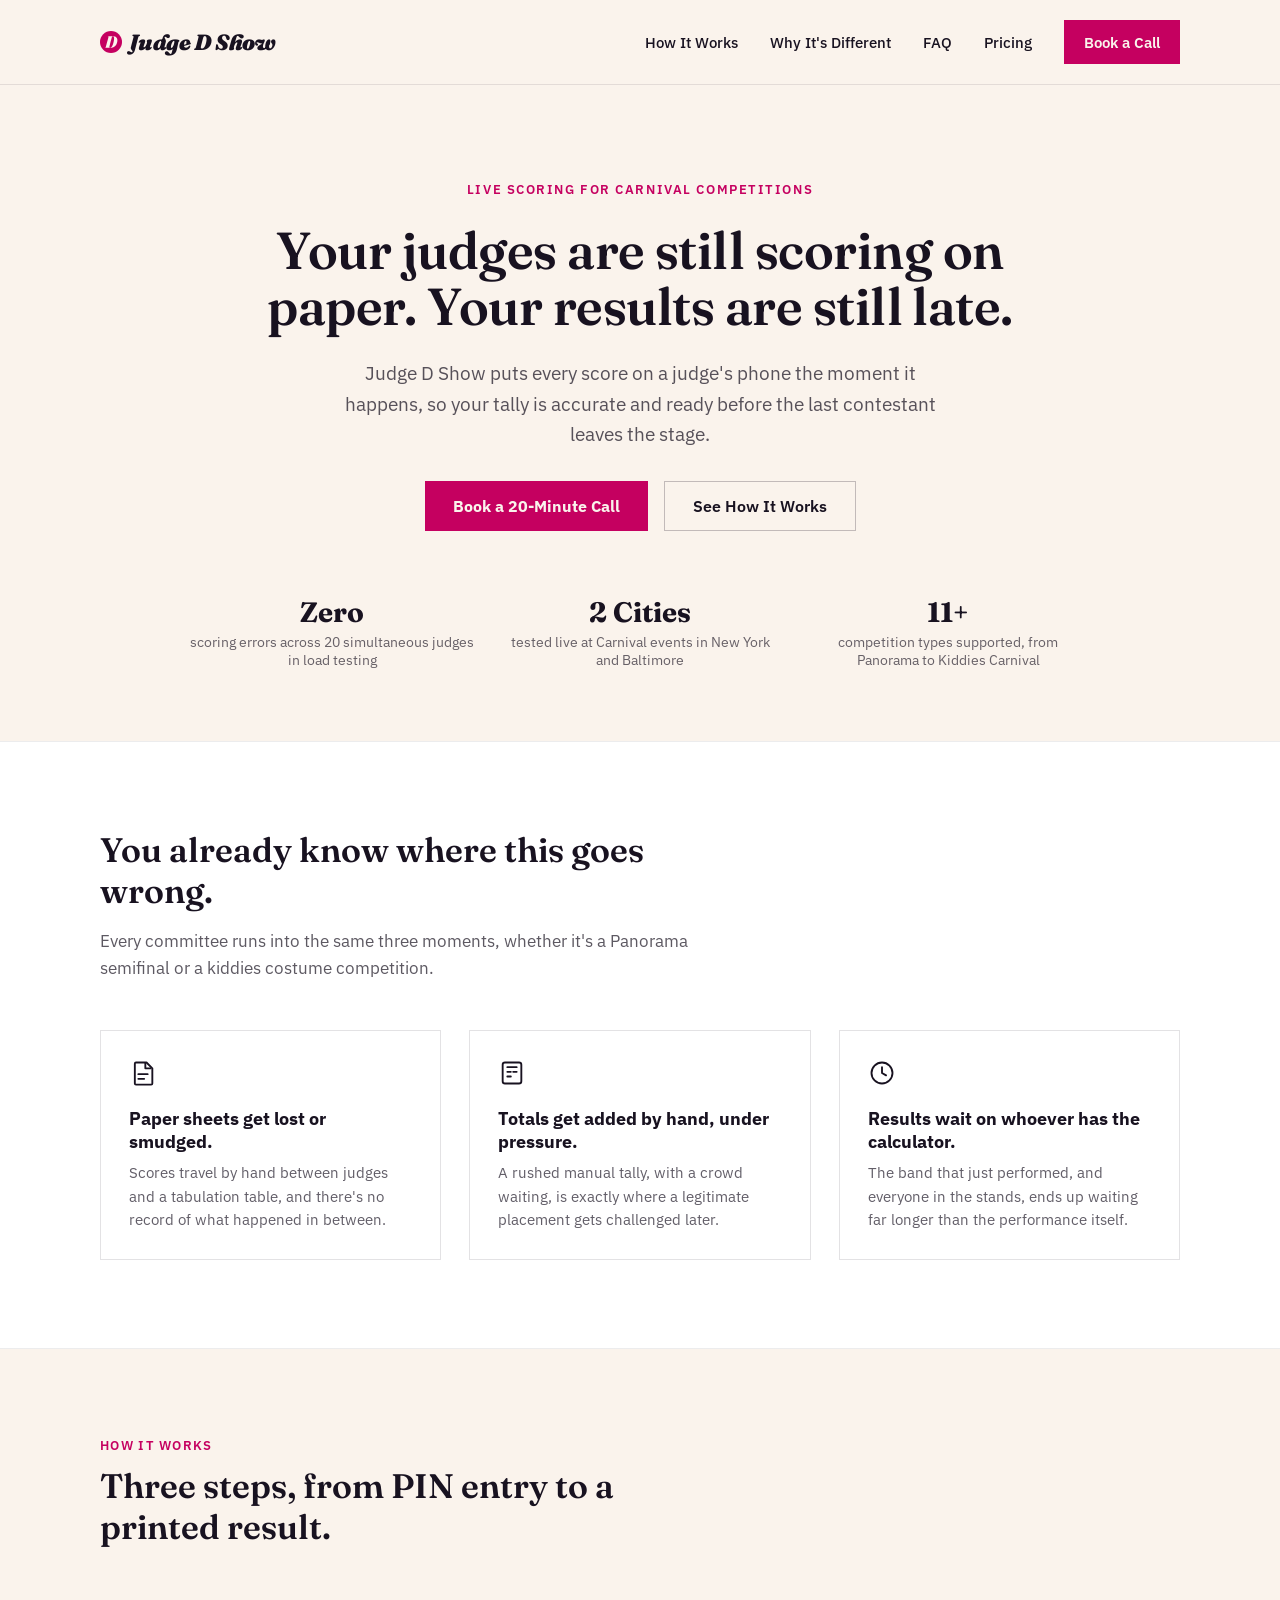
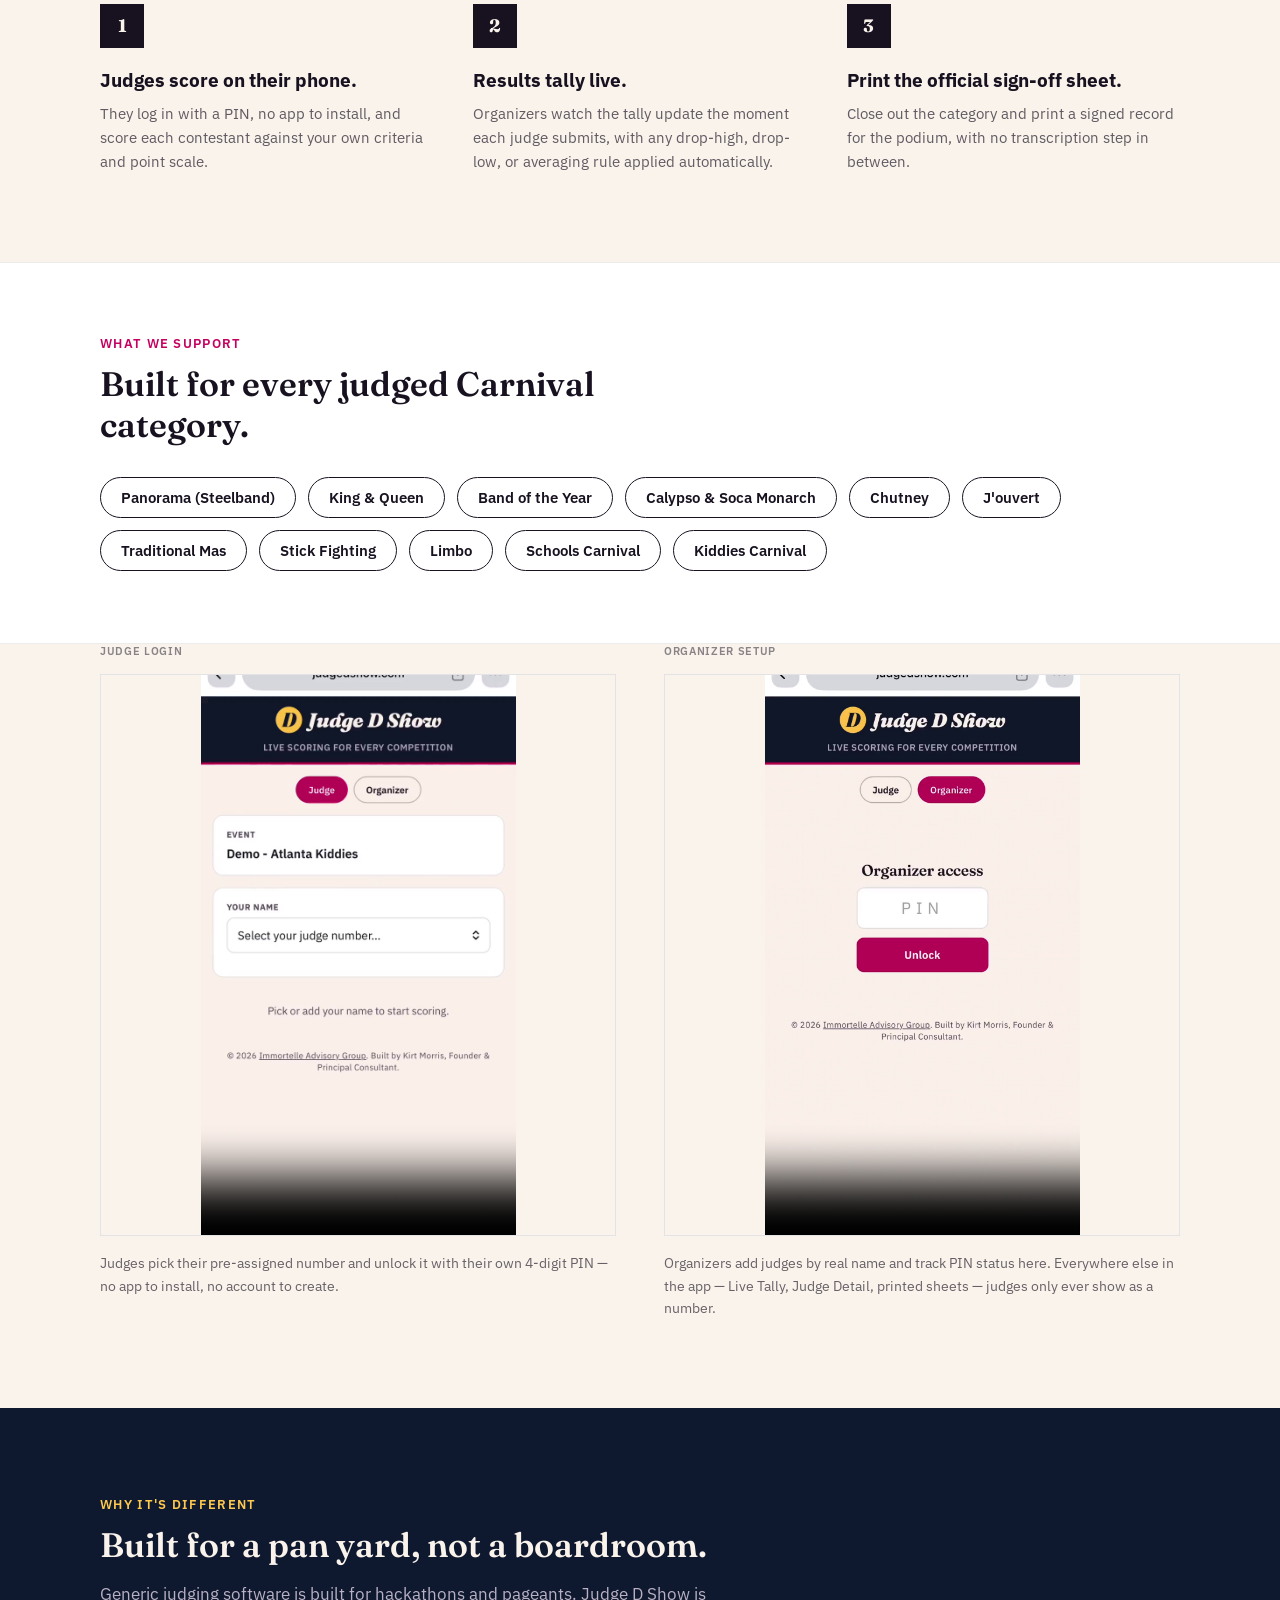
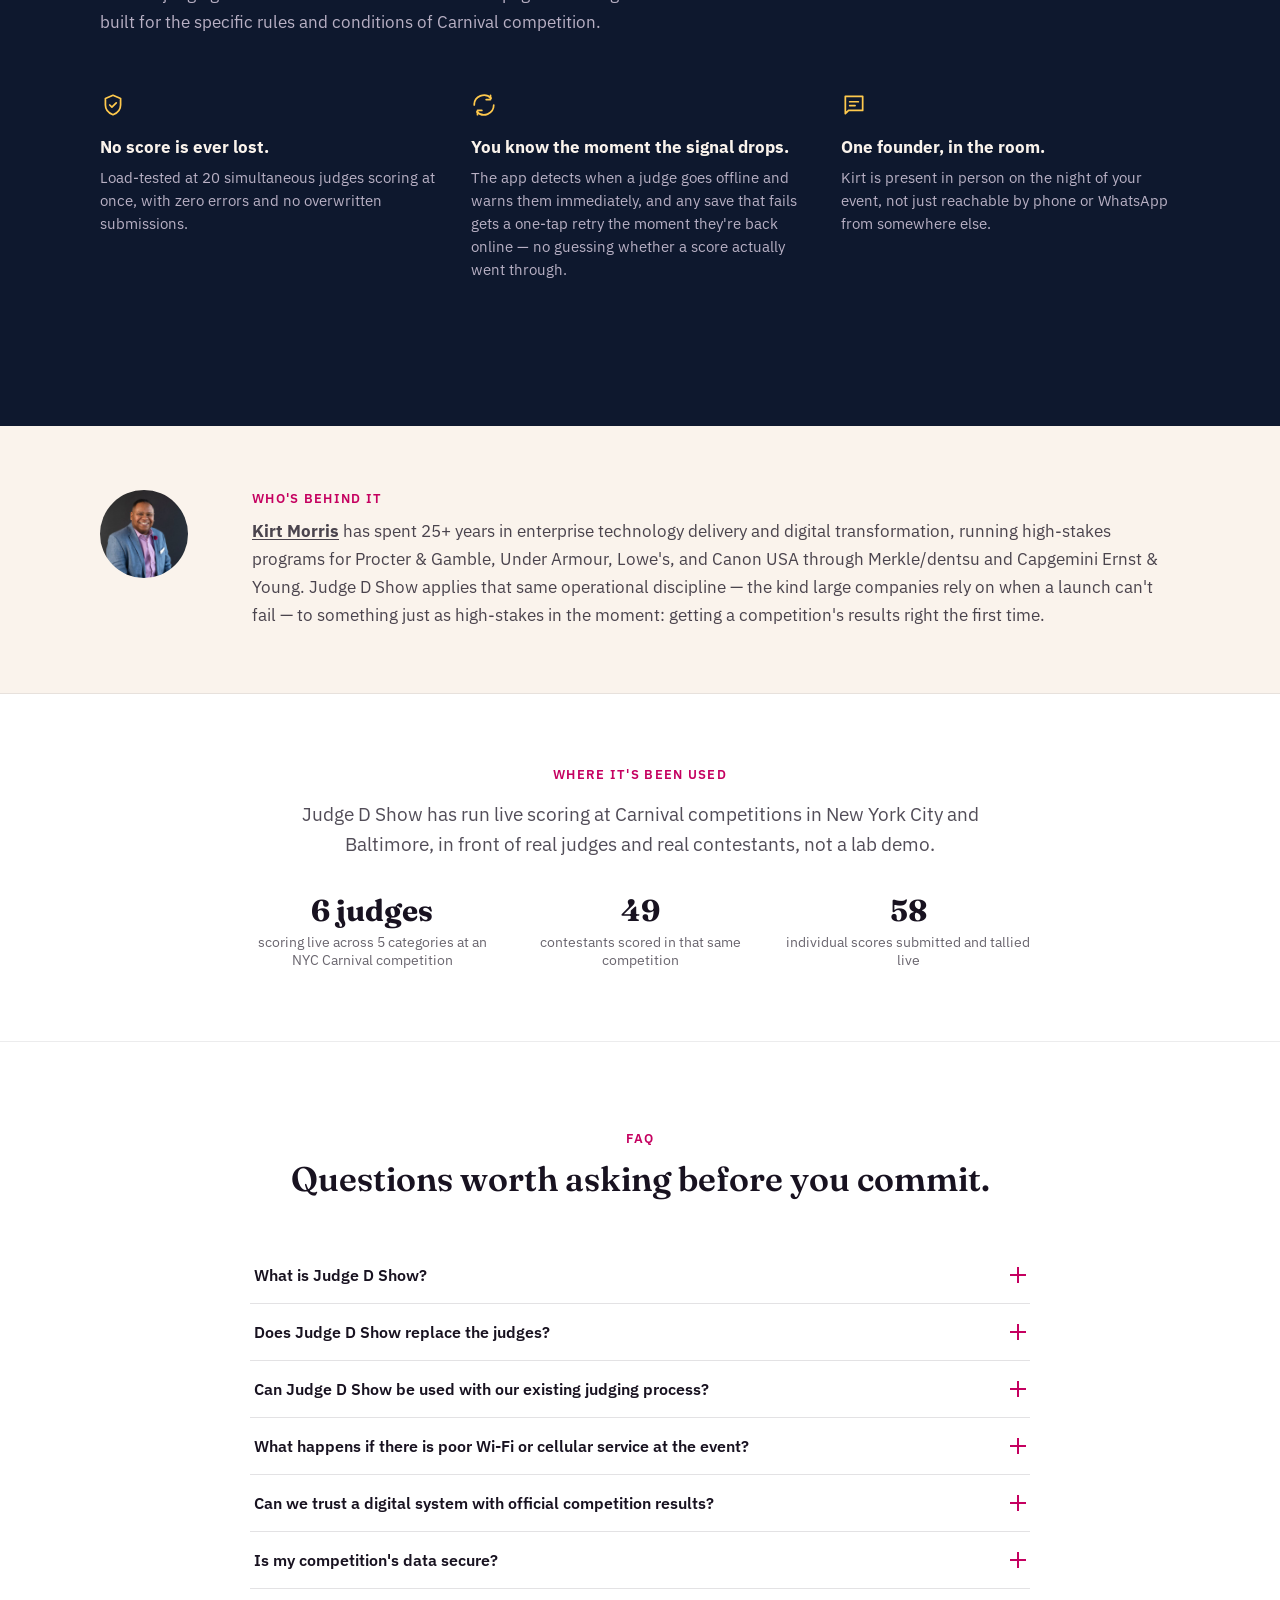
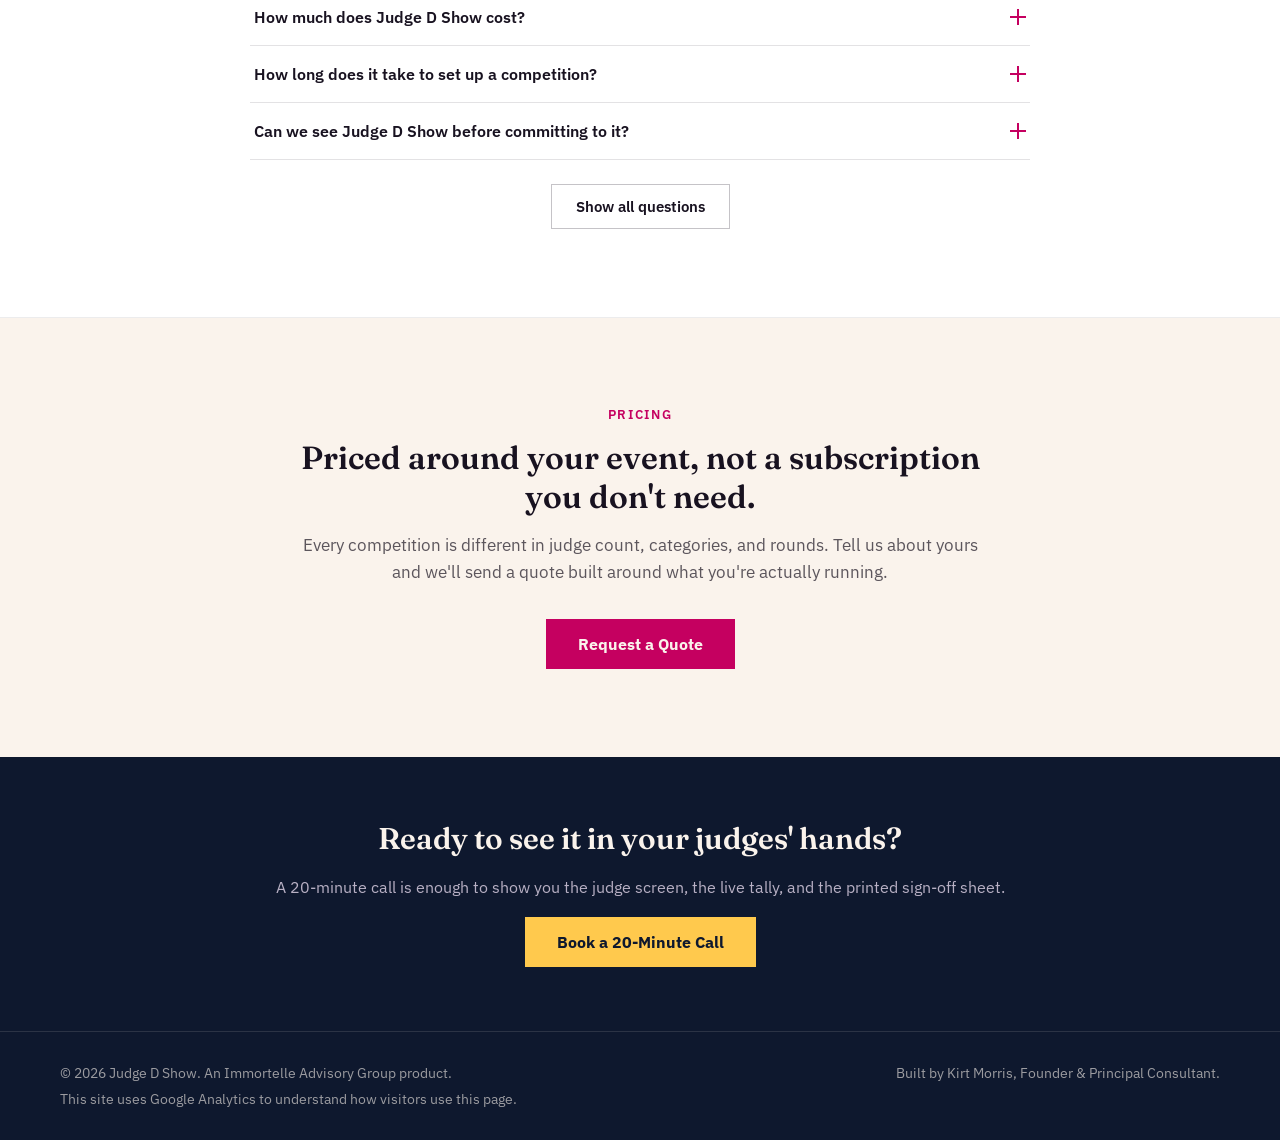
==== commit 75e5ddb6: "Marketing page: apply Judge D Show design system Sharp containers and buttons (radius 0), pills stay" ====
--- a/index.html
+++ b/index.html
@@ -43,6 +43,20 @@
   body { margin: 0; font-family: 'IBM Plex Sans', sans-serif; background: #FAF3EC; color: #181220; }
   a { color: inherit; text-decoration: none; }
   a:hover { opacity: 0.85; }
+
+  /* Design system: interaction states. Buttons step along the magenta ramp
+     on cream and the gold ramp on navy; focus is a 2px ring, magenta on
+     cream and gold on navy; the only transition is a 120ms fill change. */
+  .jds-btn { min-height: 44px; display: inline-flex; align-items: center; justify-content: center; transition: background-color 120ms cubic-bezier(.2,0,0,1); }
+  .jds-btn-p:hover { background: #A8004F !important; opacity: 1; }
+  .jds-btn-p:active { background: #8A0042 !important; transition: none; }
+  .jds-btn-s:hover { background: rgba(24,18,32,0.06); opacity: 1; }
+  .jds-btn-s:active { background: rgba(24,18,32,0.12); transition: none; }
+  .jds-btn-g:hover { background: #FFD878 !important; opacity: 1; }
+  .jds-btn-g:active { background: #F0B52F !important; transition: none; }
+  a:focus-visible, button:focus-visible { outline: 2px solid #C50060; outline-offset: 2px; }
+  .jds-dark a:focus-visible, .jds-dark button:focus-visible { outline-color: #FFC94D; }
+  @media (prefers-reduced-motion: reduce) { .jds-btn { transition: none; } }
   .jds-badge{ width:1em; height:1em; display:inline-block; flex:0 0 auto; vertical-align:-0.12em; }
 
   /* Mobile: the layout below is authored with fixed 2/3-column grids and
@@ -103,9 +117,9 @@
     font-size: 16px;
     color: #181220;
   }
-  .faq-trigger:focus-visible { outline: 2px solid #C50060; outline-offset: 2px; border-radius: 4px; }
+  .faq-trigger:focus-visible { outline: 2px solid #C50060; outline-offset: 2px; border-radius: 0; }
   .faq-icon { position: relative; width: 16px; height: 16px; flex-shrink: 0; }
-  .faq-icon-h, .faq-icon-v { position: absolute; background: #C50060; border-radius: 1px; top: 50%; left: 50%; }
+  .faq-icon-h, .faq-icon-v { position: absolute; background: #C50060; border-radius: 0; top: 50%; left: 50%; }
   .faq-icon-h { width: 16px; height: 2px; margin-top: -1px; margin-left: -8px; }
   .faq-icon-v { width: 2px; height: 16px; margin-top: -8px; margin-left: -1px; transition: transform 0.18s ease; }
   .faq-trigger[aria-expanded="true"] .faq-icon-v { transform: rotate(90deg); }
@@ -113,7 +127,7 @@
   .faq-panel.faq-panel-open { grid-template-rows: 1fr; }
   .faq-panel-inner { overflow: hidden; }
   .faq-panel-inner p { margin: 0 4px 18px; font-size: 15px; line-height: 1.6; color: rgba(24,18,32,0.7); }
-  #faqShowAllBtn { all: unset; box-sizing: border-box; display: block; margin: 24px auto 0; padding: 12px 24px; border: 1.5px solid rgba(24,18,32,0.25); border-radius: 8px; font-size: 15px; font-weight: 600; text-align: center; cursor: pointer; min-height: 44px; }
+  #faqShowAllBtn { all: unset; box-sizing: border-box; display: block; margin: 24px auto 0; padding: 12px 24px; border: 1.5px solid rgba(24,18,32,0.25); border-radius: 0; font-size: 15px; font-weight: 600; text-align: center; cursor: pointer; min-height: 44px; }
   @media (prefers-reduced-motion: reduce) {
     .faq-icon-v, .faq-panel { transition: none; }
   }
@@ -135,7 +149,7 @@
         <a href="#built-different" style="font-size: 15px; font-weight: 500;">Why It's Different</a>
         <a href="#faq" style="font-size: 15px; font-weight: 500;">FAQ</a>
         <a href="#pricing" style="font-size: 15px; font-weight: 500;">Pricing</a>
-        <a href="https://calendly.com/kirt-immortelleadvisorygroup/30min" target="_blank" rel="noopener" style="background: #C50060; color: #FAF3EC; padding: 10px 20px; border-radius: 8px; font-size: 15px; font-weight: 600;">Book a Call</a>
+        <a class="jds-btn jds-btn-p" href="https://calendly.com/kirt-immortelleadvisorygroup/30min" target="_blank" rel="noopener" style="background: #C50060; color: #FAF3EC; padding: 10px 20px; border-radius: 0; font-size: 15px; font-weight: 600;">Book a Call</a>
       </div>
     </div>
   </div>
@@ -147,8 +161,8 @@
       <h1 style="margin: 0; font-family: 'Fraunces', serif; font-weight: 600; font-size: 52px; line-height: 1.08; letter-spacing: -0.01em;">Your judges are still scoring on paper. Your results are still late.</h1>
       <p style="margin: 0; font-size: 19px; line-height: 1.6; color: rgba(24,18,32,0.72); max-width: 620px;">Judge D Show puts every score on a judge's phone the moment it happens, so your tally is accurate and ready before the last contestant leaves the stage.</p>
       <div style="display: flex; gap: 16px; flex-wrap: wrap; justify-content: center; margin-top: 8px;">
-        <a href="https://calendly.com/kirt-immortelleadvisorygroup/30min" target="_blank" rel="noopener" style="background: #C50060; color: #FAF3EC; padding: 14px 28px; border-radius: 8px; font-size: 16px; font-weight: 700;">Book a 20-Minute Call</a>
-        <a href="#how-it-works" style="border: 1.5px solid rgba(24,18,32,0.25); padding: 14px 28px; border-radius: 8px; font-size: 16px; font-weight: 600;">See How It Works</a>
+        <a class="jds-btn jds-btn-p" href="https://calendly.com/kirt-immortelleadvisorygroup/30min" target="_blank" rel="noopener" style="background: #C50060; color: #FAF3EC; padding: 14px 28px; border-radius: 0; font-size: 16px; font-weight: 700;">Book a 20-Minute Call</a>
+        <a class="jds-btn jds-btn-s" href="#how-it-works" style="border: 1.5px solid rgba(24,18,32,0.25); padding: 14px 28px; border-radius: 0; font-size: 16px; font-weight: 600;">See How It Works</a>
       </div>
     </div>
 
@@ -177,17 +191,17 @@
       </div>
 
       <div class="jds-grid3" style="display: grid; grid-template-columns: repeat(3, minmax(0, 1fr)); gap: 28px;">
-        <div style="border: 1px solid rgba(24,18,32,0.12); border-radius: 14px; padding: 28px;">
+        <div style="border: 1px solid rgba(24,18,32,0.12); border-radius: 0; padding: 28px;">
           <svg width="28" height="28" viewBox="0 0 24 24" fill="none" stroke="#181220" stroke-width="1.6" style="margin-bottom: 16px;"><path d="M6 3h9l5 5v13a1 1 0 0 1-1 1H6a1 1 0 0 1-1-1V4a1 1 0 0 1 1-1z" stroke-linejoin="round"/><path d="M14 3v5h5" stroke-linejoin="round"/><path d="M8 13h8M8 17h5" stroke-linecap="round"/></svg>
           <h3 style="margin: 0 0 8px; font-size: 18px; font-weight: 700;">Paper sheets get lost or smudged.</h3>
           <p style="margin: 0; font-size: 15px; line-height: 1.55; color: rgba(24,18,32,0.68);">Scores travel by hand between judges and a tabulation table, and there's no record of what happened in between.</p>
         </div>
-        <div style="border: 1px solid rgba(24,18,32,0.12); border-radius: 14px; padding: 28px;">
+        <div style="border: 1px solid rgba(24,18,32,0.12); border-radius: 0; padding: 28px;">
           <svg width="28" height="28" viewBox="0 0 24 24" fill="none" stroke="#181220" stroke-width="1.6" style="margin-bottom: 16px;"><rect x="4" y="3" width="16" height="18" rx="2"/><path d="M8 7h8M8 11h3M13 11h3M8 15h3" stroke-linecap="round"/></svg>
           <h3 style="margin: 0 0 8px; font-size: 18px; font-weight: 700;">Totals get added by hand, under pressure.</h3>
           <p style="margin: 0; font-size: 15px; line-height: 1.55; color: rgba(24,18,32,0.68);">A rushed manual tally, with a crowd waiting, is exactly where a legitimate placement gets challenged later.</p>
         </div>
-        <div style="border: 1px solid rgba(24,18,32,0.12); border-radius: 14px; padding: 28px;">
+        <div style="border: 1px solid rgba(24,18,32,0.12); border-radius: 0; padding: 28px;">
           <svg width="28" height="28" viewBox="0 0 24 24" fill="none" stroke="#181220" stroke-width="1.6" style="margin-bottom: 16px;"><circle cx="12" cy="12" r="9"/><path d="M12 7v5l3.5 2" stroke-linecap="round" stroke-linejoin="round"/></svg>
           <h3 style="margin: 0 0 8px; font-size: 18px; font-weight: 700;">Results wait on whoever has the calculator.</h3>
           <p style="margin: 0; font-size: 15px; line-height: 1.55; color: rgba(24,18,32,0.68);">The band that just performed, and everyone in the stands, ends up waiting far longer than the performance itself.</p>
@@ -206,17 +220,17 @@
 
       <div class="jds-grid3" style="display: grid; grid-template-columns: repeat(3, minmax(0, 1fr)); gap: 40px;">
         <div>
-          <div style="width: 44px; height: 44px; border-radius: 10px; background: #181220; color: #FAF3EC; display: flex; align-items: center; justify-content: center; font-family: 'Fraunces', serif; font-weight: 700; font-size: 18px; margin-bottom: 20px;">1</div>
+          <div style="width: 44px; height: 44px; border-radius: 0; background: #181220; color: #FAF3EC; display: flex; align-items: center; justify-content: center; font-family: 'Fraunces', serif; font-weight: 700; font-size: 18px; margin-bottom: 20px;">1</div>
           <h3 style="margin: 0 0 10px; font-size: 19px; font-weight: 700;">Judges score on their phone.</h3>
           <p style="margin: 0; font-size: 15px; line-height: 1.6; color: rgba(24,18,32,0.68);">They log in with a PIN, no app to install, and score each contestant against your own criteria and point scale.</p>
         </div>
         <div>
-          <div style="width: 44px; height: 44px; border-radius: 10px; background: #181220; color: #FAF3EC; display: flex; align-items: center; justify-content: center; font-family: 'Fraunces', serif; font-weight: 700; font-size: 18px; margin-bottom: 20px;">2</div>
+          <div style="width: 44px; height: 44px; border-radius: 0; background: #181220; color: #FAF3EC; display: flex; align-items: center; justify-content: center; font-family: 'Fraunces', serif; font-weight: 700; font-size: 18px; margin-bottom: 20px;">2</div>
           <h3 style="margin: 0 0 10px; font-size: 19px; font-weight: 700;">Results tally live.</h3>
           <p style="margin: 0; font-size: 15px; line-height: 1.6; color: rgba(24,18,32,0.68);">Organizers watch the tally update the moment each judge submits, with any drop-high, drop-low, or averaging rule applied automatically.</p>
         </div>
         <div>
-          <div style="width: 44px; height: 44px; border-radius: 10px; background: #181220; color: #FAF3EC; display: flex; align-items: center; justify-content: center; font-family: 'Fraunces', serif; font-weight: 700; font-size: 18px; margin-bottom: 20px;">3</div>
+          <div style="width: 44px; height: 44px; border-radius: 0; background: #181220; color: #FAF3EC; display: flex; align-items: center; justify-content: center; font-family: 'Fraunces', serif; font-weight: 700; font-size: 18px; margin-bottom: 20px;">3</div>
           <h3 style="margin: 0 0 10px; font-size: 19px; font-weight: 700;">Print the official sign-off sheet.</h3>
           <p style="margin: 0; font-size: 15px; line-height: 1.6; color: rgba(24,18,32,0.68);">Close out the category and print a signed record for the podium, with no transcription step in between.</p>
         </div>
@@ -253,7 +267,7 @@
 
       <div style="display: flex; flex-direction: column; gap: 16px;">
         <div style="font-size: 11px; font-weight: 600; letter-spacing: 0.06em; text-transform: uppercase; color: rgba(24,18,32,0.5);">Judge Login</div>
-        <div style="border: 1px solid rgba(24,18,32,0.12); border-radius: 14px; overflow: hidden; background: #FFFFFF; box-shadow: 0 20px 40px rgba(24,18,32,0.1);">
+        <div style="border: 1px solid rgba(24,18,32,0.12); border-radius: 0; overflow: hidden; background: #FFFFFF;">
           <div class="jds-demo-frame">
             <video class="jds-demo-video" src="/videos/judge-demo.mp4" poster="/videos/judge-demo-poster.jpg" controls playsinline preload="metadata" aria-label="Judge login demo"></video>
           </div>
@@ -263,7 +277,7 @@
 
       <div style="display: flex; flex-direction: column; gap: 16px;">
         <div style="font-size: 11px; font-weight: 600; letter-spacing: 0.06em; text-transform: uppercase; color: rgba(24,18,32,0.5);">Organizer Setup</div>
-        <div style="border: 1px solid rgba(24,18,32,0.12); border-radius: 14px; overflow: hidden; background: #FFFFFF; box-shadow: 0 20px 40px rgba(24,18,32,0.1);">
+        <div style="border: 1px solid rgba(24,18,32,0.12); border-radius: 0; overflow: hidden; background: #FFFFFF;">
           <div class="jds-demo-frame">
             <video class="jds-demo-video" src="/videos/organizer-demo.mp4" poster="/videos/organizer-demo-poster.jpg" controls playsinline preload="metadata" aria-label="Organizer setup demo"></video>
           </div>
@@ -274,7 +288,7 @@
   </div>
 
   <!-- BUILT DIFFERENT -->
-  <div id="built-different" class="jds-pad-lg" style="width: 100%; background: #0E182E; color: #FAF3EC; padding: 88px 40px;">
+  <div id="built-different" class="jds-pad-lg jds-dark" style="width: 100%; background: #0E182E; color: #FAF3EC; padding: 88px 40px;">
     <div style="max-width: 1080px; margin: 0 auto;">
       <div style="max-width: 640px; margin-bottom: 56px;">
         <div style="font-size: 13px; font-weight: 600; letter-spacing: 0.1em; text-transform: uppercase; color: #FFC94D; margin-bottom: 12px;">Why It's Different</div>
@@ -697,21 +711,21 @@
       <div style="font-size: 13px; font-weight: 600; letter-spacing: 0.1em; text-transform: uppercase; color: #C50060; margin-bottom: 16px;">Pricing</div>
       <h2 style="margin: 0 0 16px; font-family: 'Fraunces', serif; font-weight: 600; font-size: 32px; line-height: 1.2;">Priced around your event, not a subscription you don't need.</h2>
       <p style="margin: 0 0 32px; font-size: 17px; line-height: 1.6; color: rgba(24,18,32,0.7);">Every competition is different in judge count, categories, and rounds. Tell us about yours and we'll send a quote built around what you're actually running.</p>
-      <a href="https://calendly.com/kirt-immortelleadvisorygroup/30min" target="_blank" rel="noopener" style="display: inline-block; background: #C50060; color: #FAF3EC; padding: 15px 32px; border-radius: 8px; font-size: 16px; font-weight: 700;">Request a Quote</a>
+      <a class="jds-btn jds-btn-p" href="https://calendly.com/kirt-immortelleadvisorygroup/30min" target="_blank" rel="noopener" style="display: inline-block; background: #C50060; color: #FAF3EC; padding: 15px 32px; border-radius: 0; font-size: 16px; font-weight: 700;">Request a Quote</a>
     </div>
   </div>
 
   <!-- FINAL CTA -->
-  <div class="jds-pad-md" style="width: 100%; background: #FFC94D; padding: 64px 40px;">
+  <div class="jds-pad-md jds-dark" style="width: 100%; background: #0E182E; color: #FAF3EC; padding: 64px 40px;">
     <div style="max-width: 780px; margin: 0 auto; text-align: center; display: flex; flex-direction: column; align-items: center; gap: 20px;">
-      <h2 style="margin: 0; font-family: 'Fraunces', serif; font-weight: 600; font-size: 30px; line-height: 1.2; color: #181220;">Ready to see it in your judges' hands?</h2>
-      <p style="margin: 0; font-size: 16px; color: rgba(24,18,32,0.75);">A 20-minute call is enough to show you the judge screen, the live tally, and the printed sign-off sheet.</p>
-      <a href="https://calendly.com/kirt-immortelleadvisorygroup/30min" target="_blank" rel="noopener" style="background: #181220; color: #FAF3EC; padding: 15px 32px; border-radius: 8px; font-size: 16px; font-weight: 700;">Book a 20-Minute Call</a>
+      <h2 style="margin: 0; font-family: 'Fraunces', serif; font-weight: 600; font-size: 30px; line-height: 1.2; color: #FAF3EC;">Ready to see it in your judges' hands?</h2>
+      <p style="margin: 0; font-size: 16px; color: #B8B0C4;">A 20-minute call is enough to show you the judge screen, the live tally, and the printed sign-off sheet.</p>
+      <a class="jds-btn jds-btn-g" href="https://calendly.com/kirt-immortelleadvisorygroup/30min" target="_blank" rel="noopener" style="background: #FFC94D; color: #0E182E; padding: 15px 32px; border-radius: 0; font-size: 16px; font-weight: 700;">Book a 20-Minute Call</a>
     </div>
   </div>
 
   <!-- FOOTER -->
-  <div class="jds-pad-sm" style="width: 100%; background: #0E182E; color: rgba(250,243,236,0.6); padding: 32px 40px;">
+  <div class="jds-pad-sm jds-dark" style="width: 100%; background: #0E182E; color: rgba(250,243,236,0.6); padding: 32px 40px; border-top: 1px solid rgba(250,243,236,0.12);">
     <div style="max-width: 1160px; margin: 0 auto; display: flex; justify-content: space-between; align-items: center; flex-wrap: wrap; gap: 12px; font-size: 13.5px;">
       <div>&#169; 2026 Judge D Show. An Immortelle Advisory Group product.</div>
       <div>Built by Kirt Morris, Founder &amp; Principal Consultant.</div>
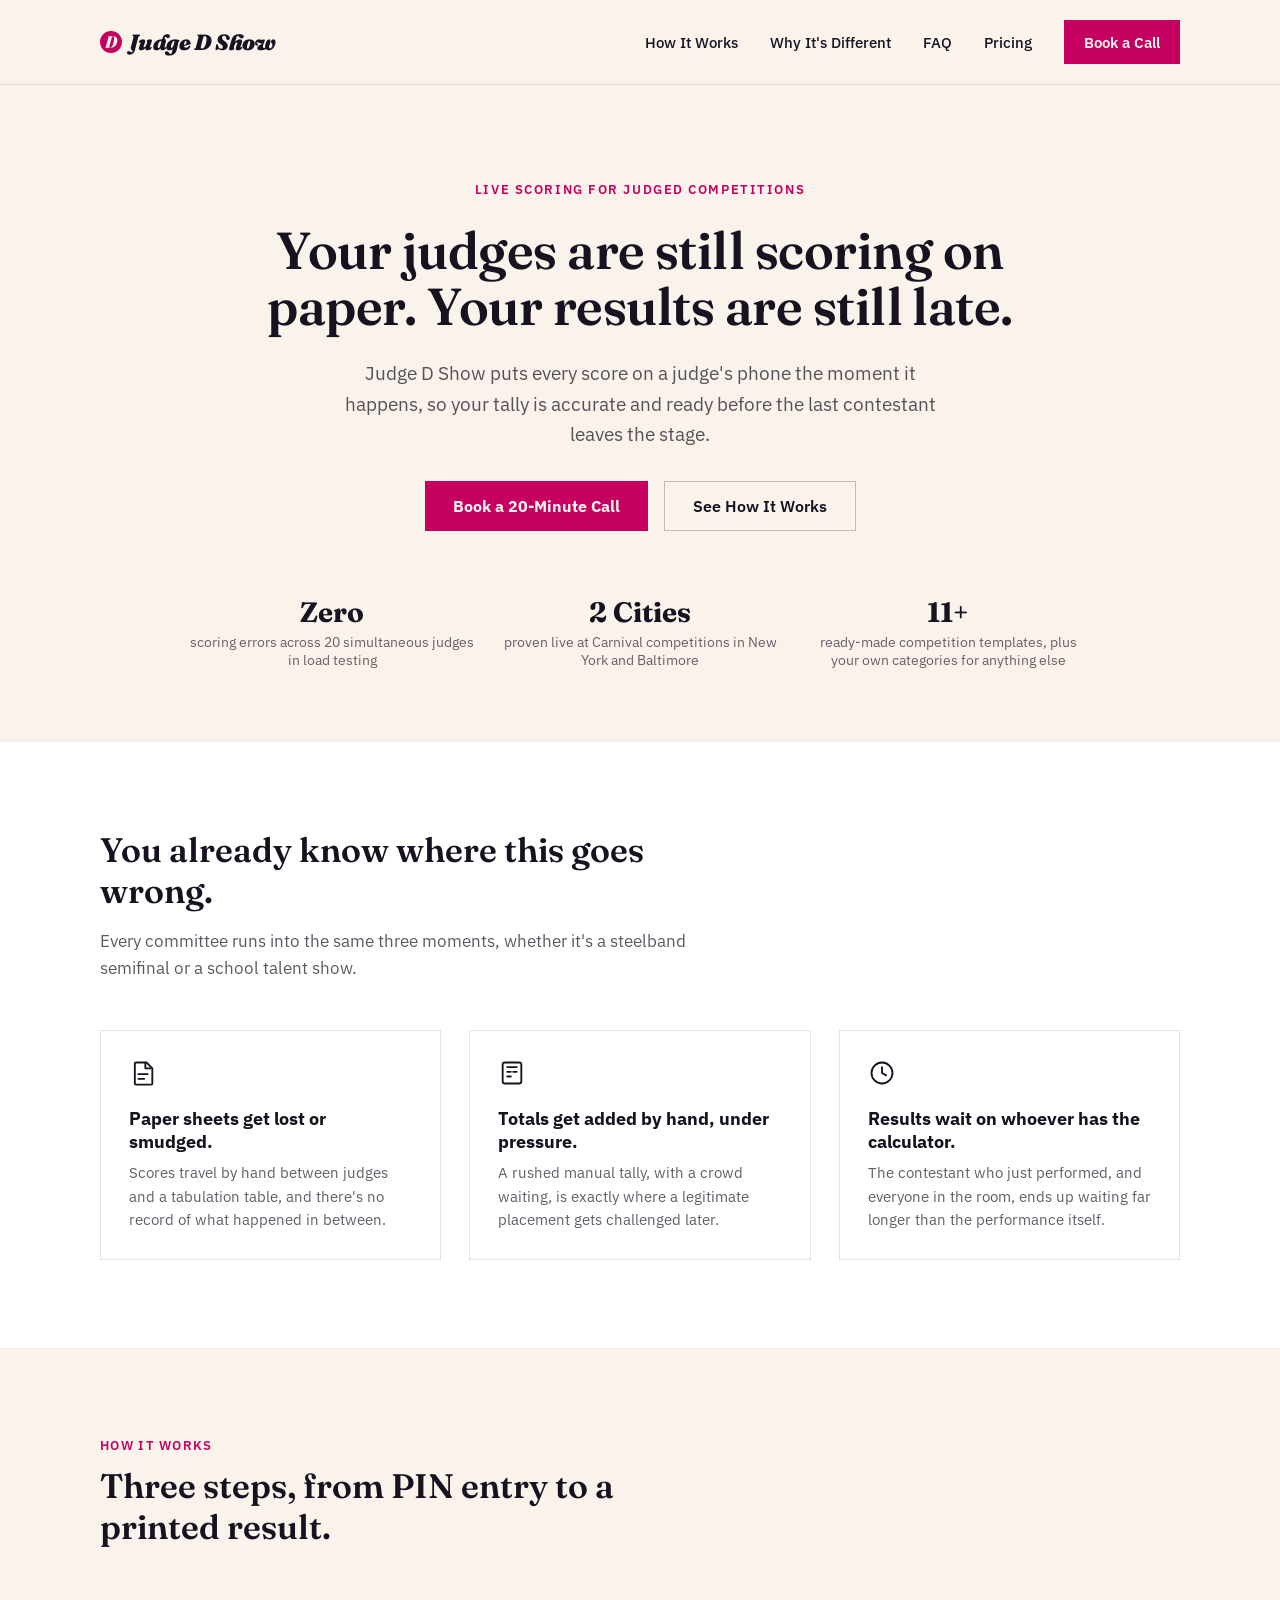
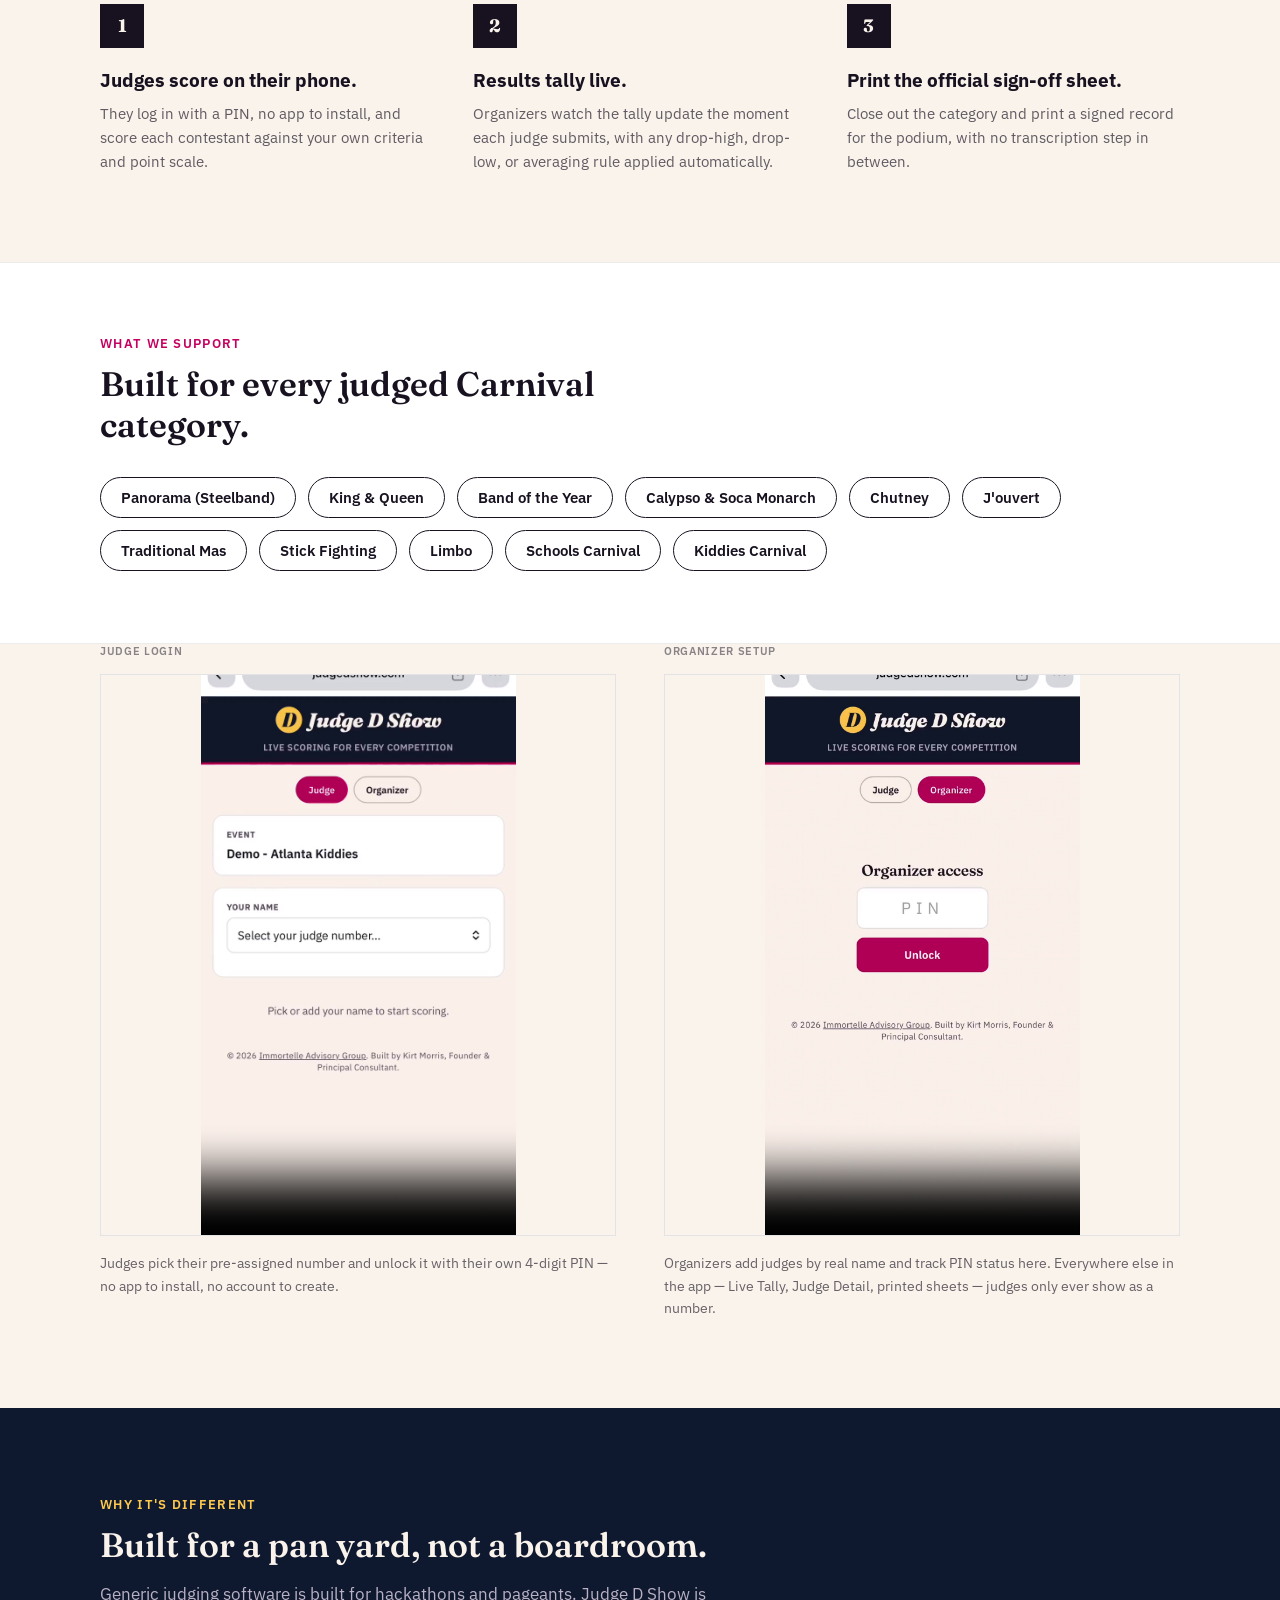
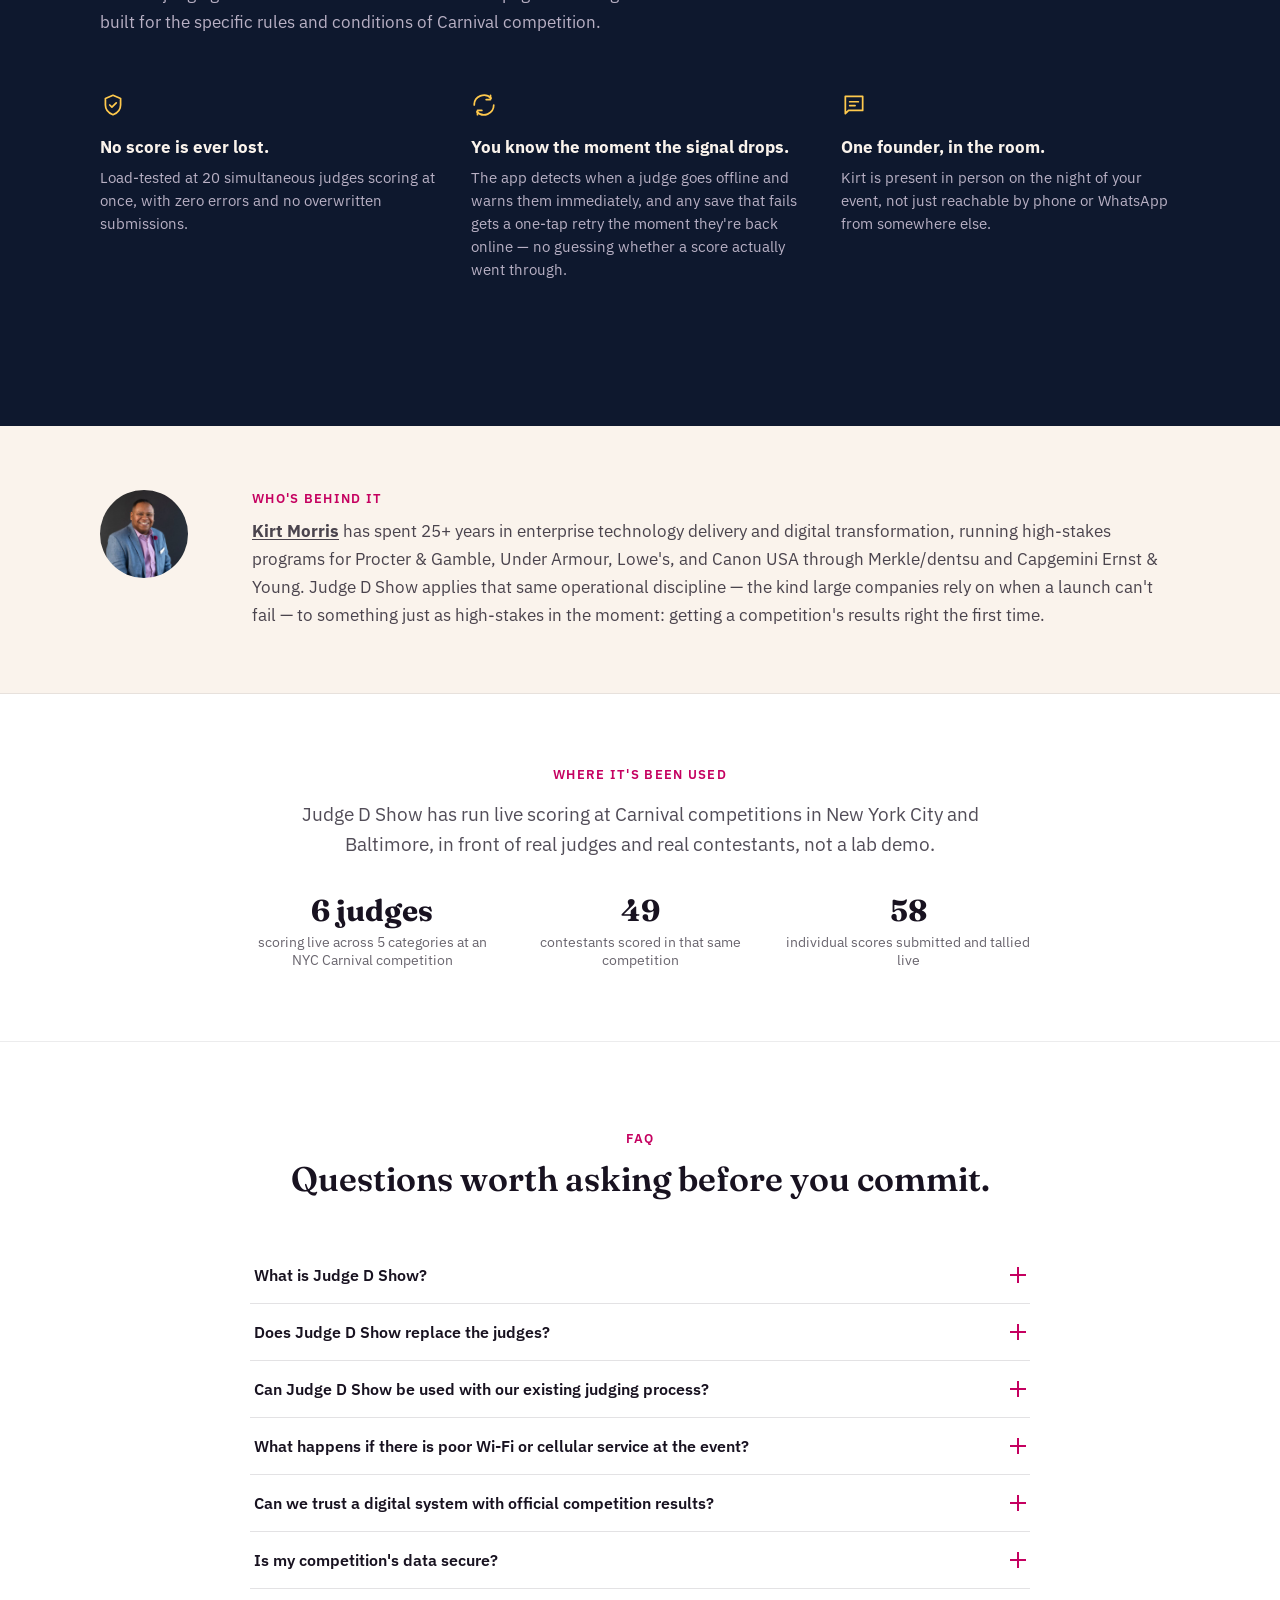
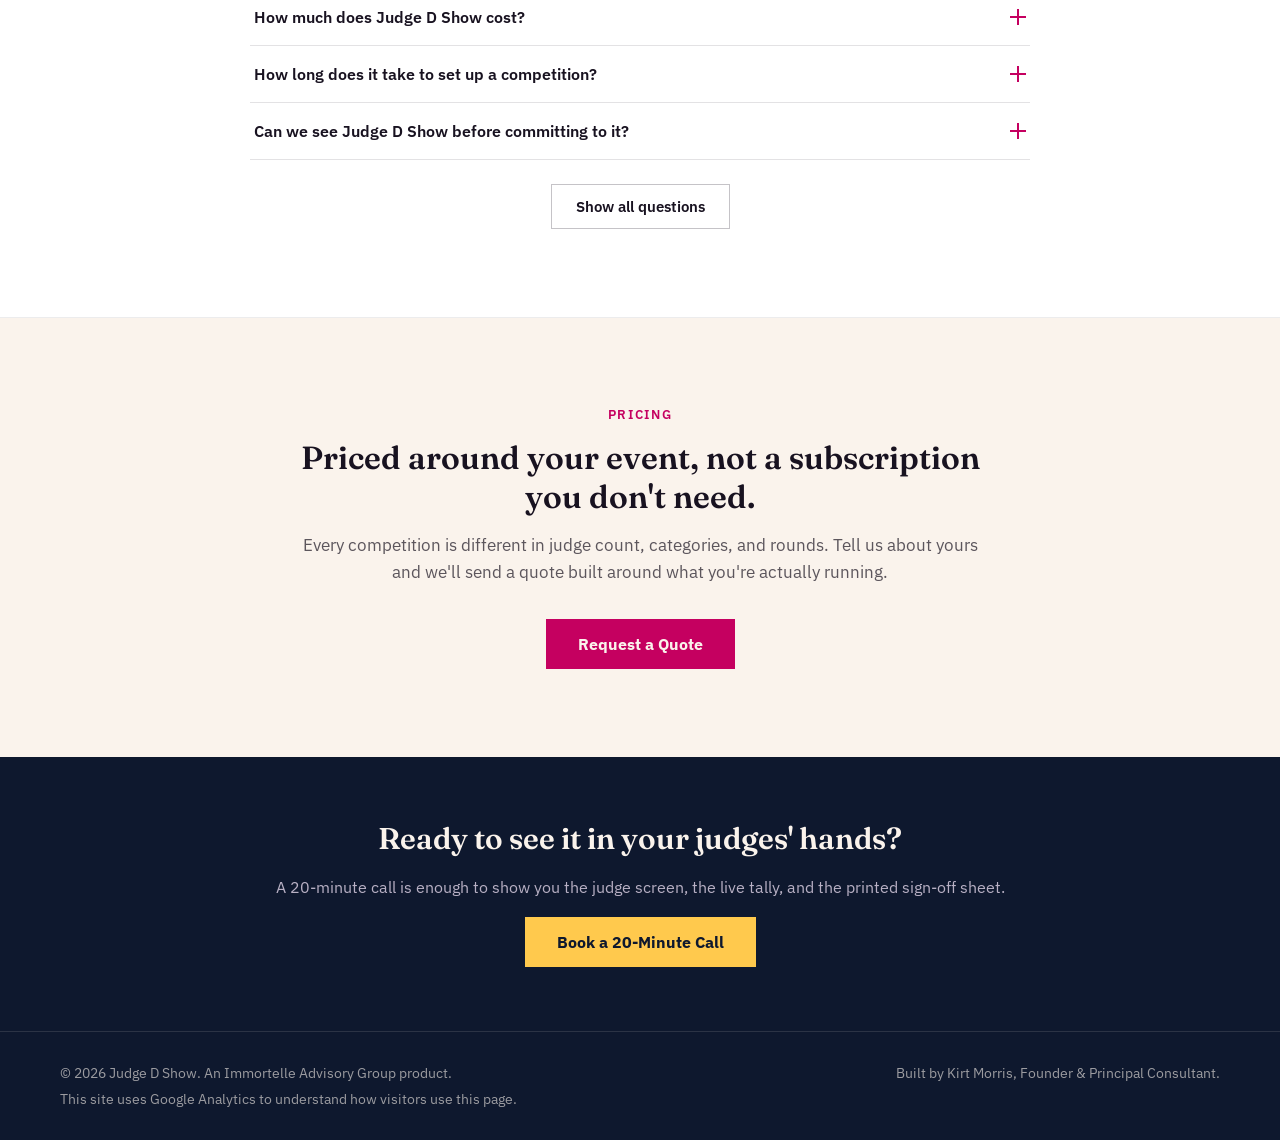
==== commit b3bda436: "Marketing: broaden meta, hero and problem copy beyond Carnival Co-Authored-By: Claude Sonnet 5.5 <no" ====
--- a/index.html
+++ b/index.html
@@ -4,7 +4,7 @@
 <meta charset="utf-8">
 <meta name="viewport" content="width=device-width, initial-scale=1.0">
 <title>Judge D Show — Live Scoring for Every Competition</title>
-<meta name="description" content="Judge D Show puts every judge's score on their phone in real time, with a live tally for organizers and a printed sign-off sheet at the end. Built for Carnival competitions.">
+<meta name="description" content="Judges score on their phones. Organizers watch a live tally and print the sign-off sheet. Live scoring for any judged competition, proven at Carnival events.">
 <link rel="icon" type="image/svg+xml" href="/icons/favicon.svg">
 <link rel="icon" type="image/png" sizes="32x32" href="/icons/icon-32.png">
 <link rel="icon" type="image/png" sizes="16x16" href="/icons/icon-16.png">
@@ -157,7 +157,7 @@
   <!-- HERO -->
   <div id="top" class="jds-pad-hero" style="width: 100%; padding: 96px 40px 72px;">
     <div style="max-width: 860px; margin: 0 auto; text-align: center; display: flex; flex-direction: column; align-items: center; gap: 24px;">
-      <div style="font-size: 13px; font-weight: 600; letter-spacing: 0.12em; text-transform: uppercase; color: #C50060;">Live Scoring for Carnival Competitions</div>
+      <div style="font-size: 13px; font-weight: 600; letter-spacing: 0.12em; text-transform: uppercase; color: #C50060;">Live scoring for judged competitions</div>
       <h1 style="margin: 0; font-family: 'Fraunces', serif; font-weight: 600; font-size: 52px; line-height: 1.08; letter-spacing: -0.01em;">Your judges are still scoring on paper. Your results are still late.</h1>
       <p style="margin: 0; font-size: 19px; line-height: 1.6; color: rgba(24,18,32,0.72); max-width: 620px;">Judge D Show puts every score on a judge's phone the moment it happens, so your tally is accurate and ready before the last contestant leaves the stage.</p>
       <div style="display: flex; gap: 16px; flex-wrap: wrap; justify-content: center; margin-top: 8px;">
@@ -173,11 +173,11 @@
       </div>
       <div>
         <div style="font-family: 'Fraunces', serif; font-weight: 700; font-size: 28px;">2 Cities</div>
-        <div style="font-size: 14px; color: rgba(24,18,32,0.65); margin-top: 4px;">tested live at Carnival events in New York and Baltimore</div>
+        <div style="font-size: 14px; color: rgba(24,18,32,0.65); margin-top: 4px;">proven live at Carnival competitions in New York and Baltimore</div>
       </div>
       <div>
         <div style="font-family: 'Fraunces', serif; font-weight: 700; font-size: 28px;">11+</div>
-        <div style="font-size: 14px; color: rgba(24,18,32,0.65); margin-top: 4px;">competition types supported, from Panorama to Kiddies Carnival</div>
+        <div style="font-size: 14px; color: rgba(24,18,32,0.65); margin-top: 4px;">ready-made competition templates, plus your own categories for anything else</div>
       </div>
     </div>
   </div>
@@ -187,7 +187,7 @@
     <div style="max-width: 1080px; margin: 0 auto;">
       <div style="max-width: 640px; margin-bottom: 48px;">
         <h2 style="margin: 0 0 16px; font-family: 'Fraunces', serif; font-weight: 600; font-size: 34px; line-height: 1.2;">You already know where this goes wrong.</h2>
-        <p style="margin: 0; font-size: 17px; line-height: 1.6; color: rgba(24,18,32,0.7);">Every committee runs into the same three moments, whether it's a Panorama semifinal or a kiddies costume competition.</p>
+        <p style="margin: 0; font-size: 17px; line-height: 1.6; color: rgba(24,18,32,0.7);">Every committee runs into the same three moments, whether it's a steelband semifinal or a school talent show.</p>
       </div>
 
       <div class="jds-grid3" style="display: grid; grid-template-columns: repeat(3, minmax(0, 1fr)); gap: 28px;">
@@ -204,7 +204,7 @@
         <div style="border: 1px solid rgba(24,18,32,0.12); border-radius: 0; padding: 28px;">
           <svg width="28" height="28" viewBox="0 0 24 24" fill="none" stroke="#181220" stroke-width="1.6" style="margin-bottom: 16px;"><circle cx="12" cy="12" r="9"/><path d="M12 7v5l3.5 2" stroke-linecap="round" stroke-linejoin="round"/></svg>
           <h3 style="margin: 0 0 8px; font-size: 18px; font-weight: 700;">Results wait on whoever has the calculator.</h3>
-          <p style="margin: 0; font-size: 15px; line-height: 1.55; color: rgba(24,18,32,0.68);">The band that just performed, and everyone in the stands, ends up waiting far longer than the performance itself.</p>
+          <p style="margin: 0; font-size: 15px; line-height: 1.55; color: rgba(24,18,32,0.68);">The contestant who just performed, and everyone in the room, ends up waiting far longer than the performance itself.</p>
         </div>
       </div>
     </div>
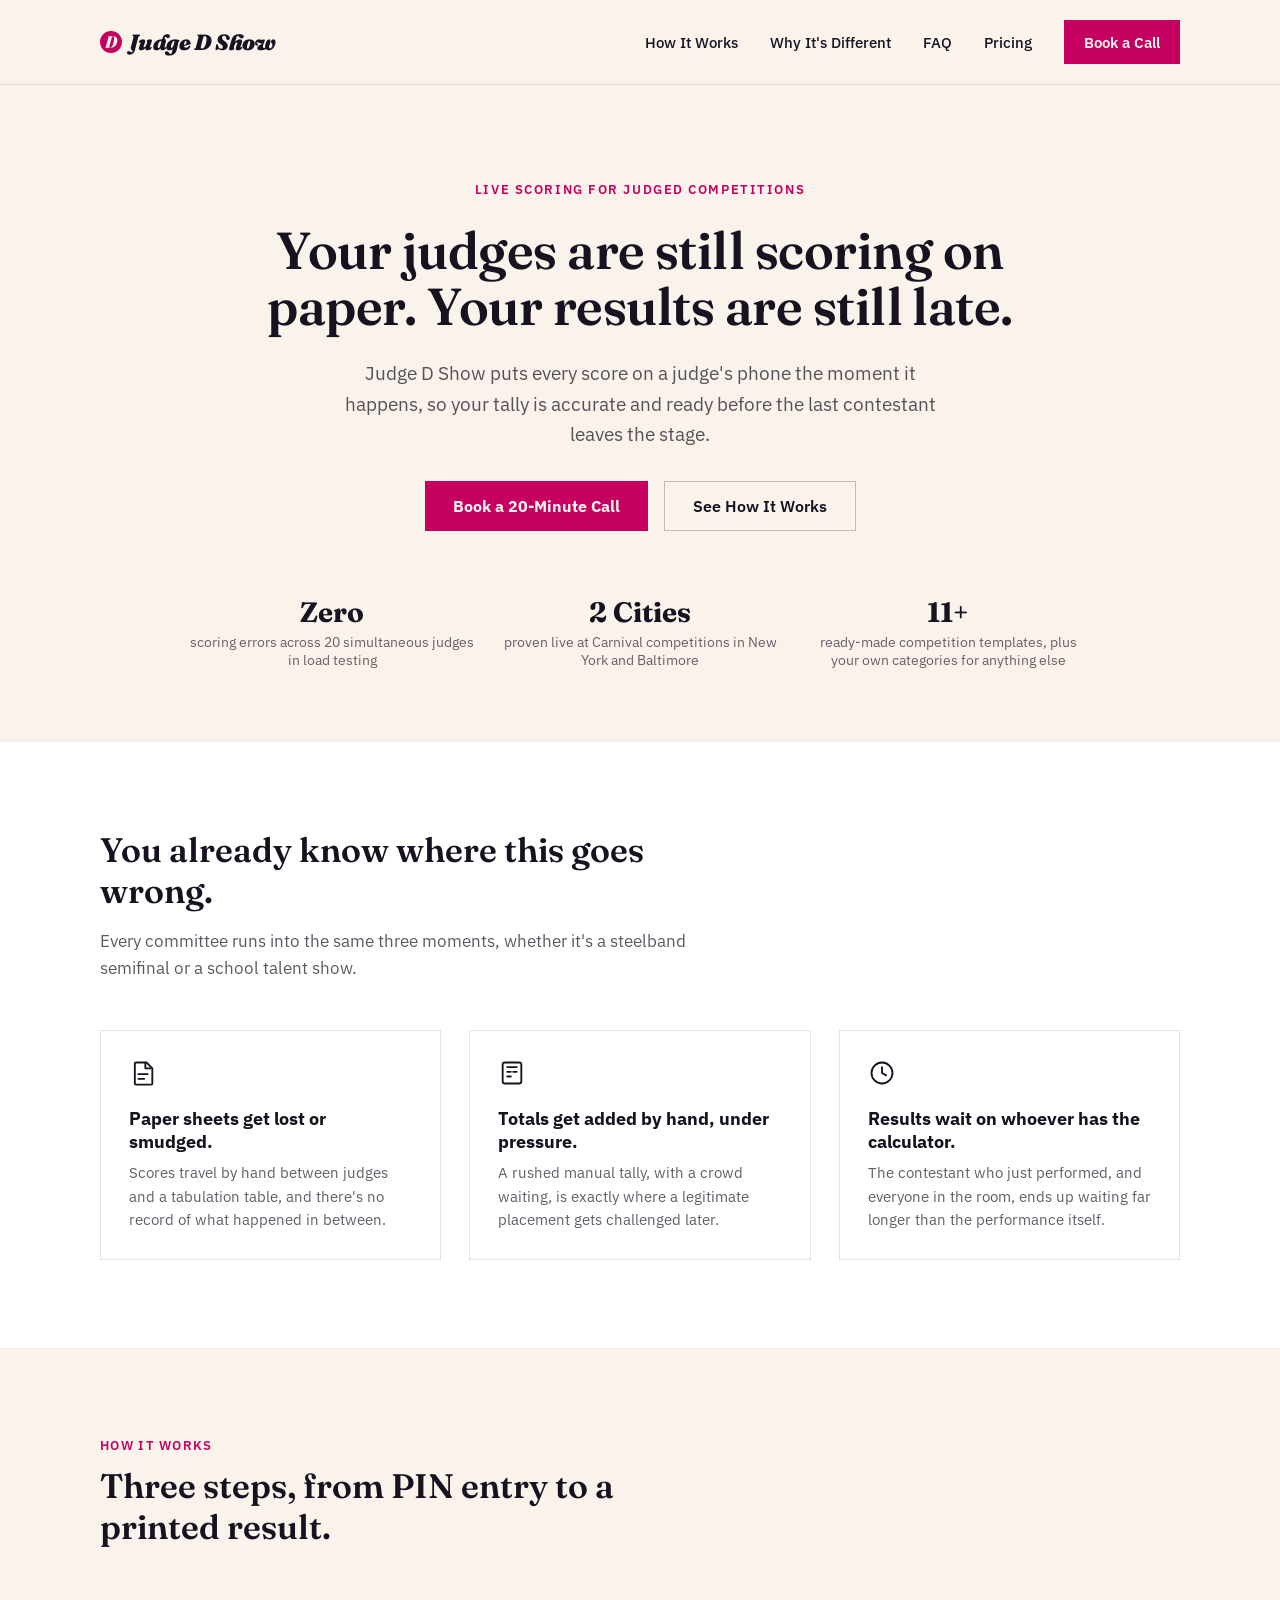
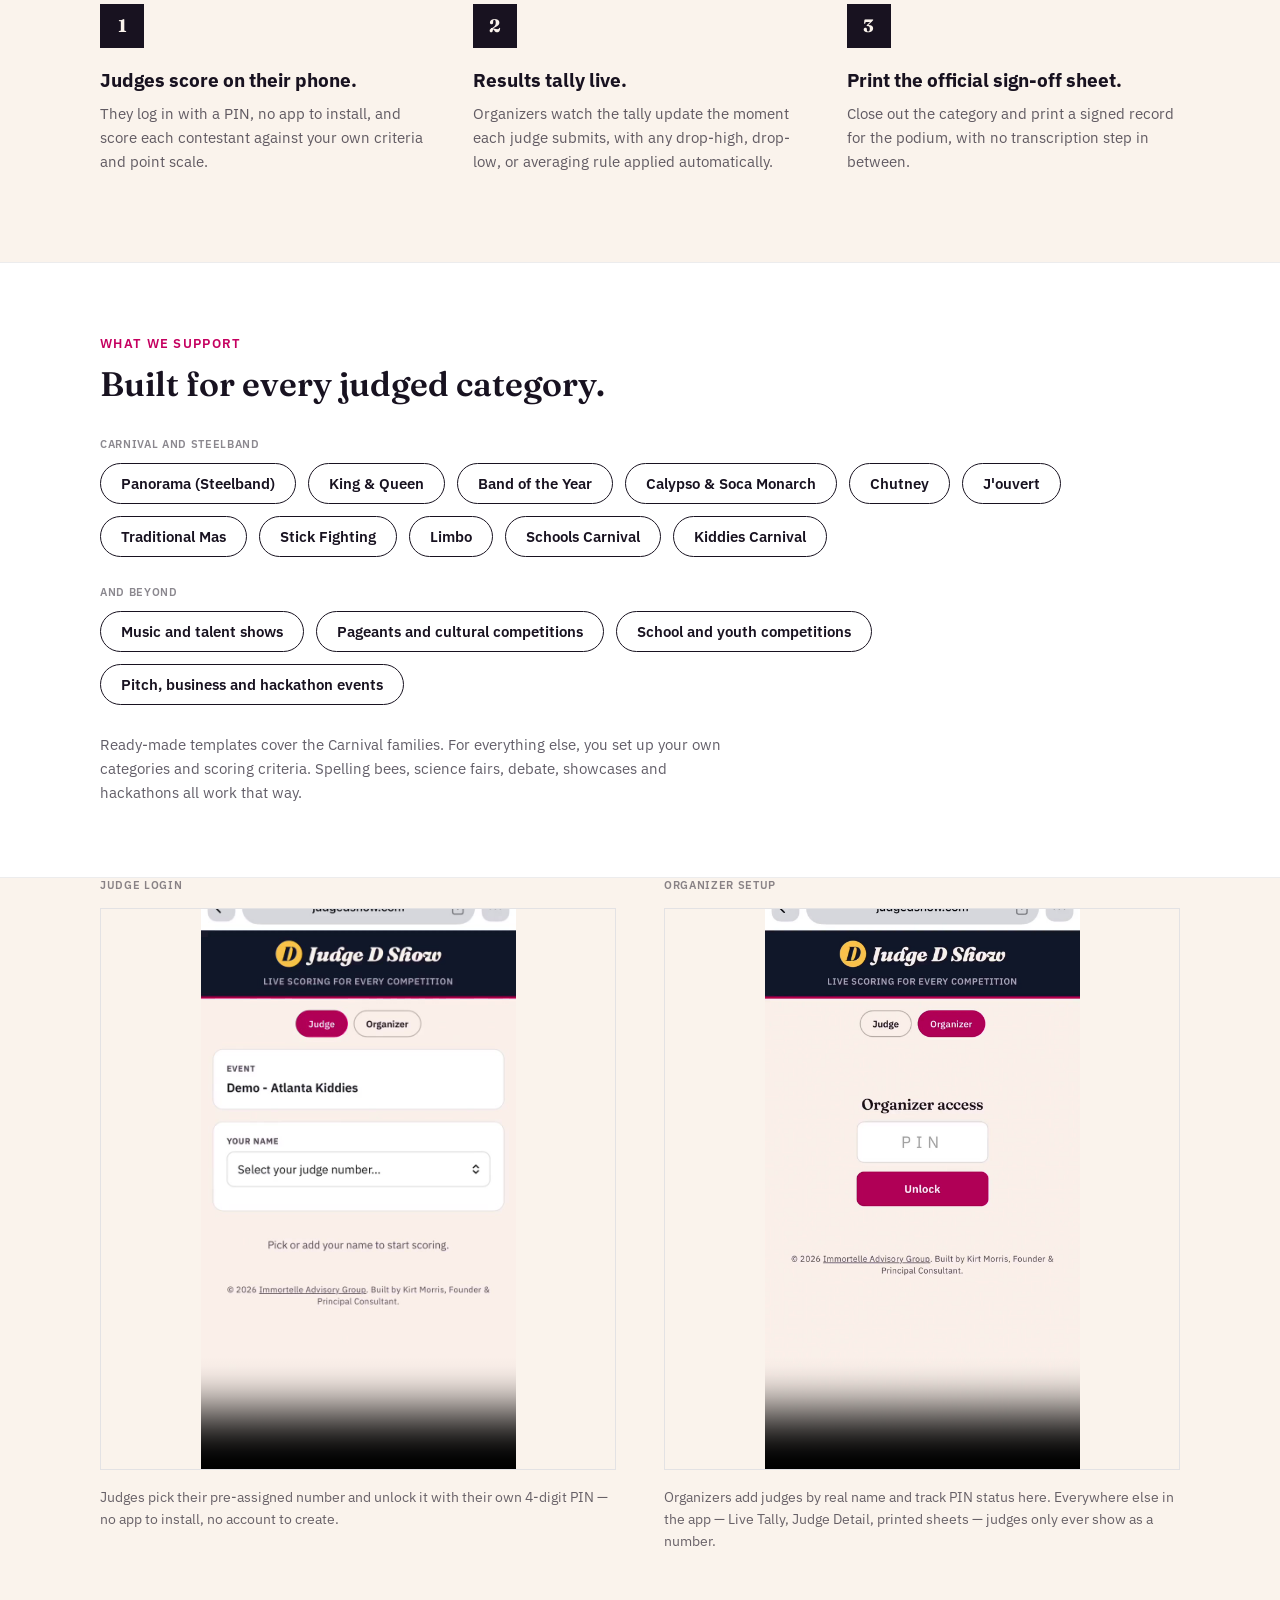
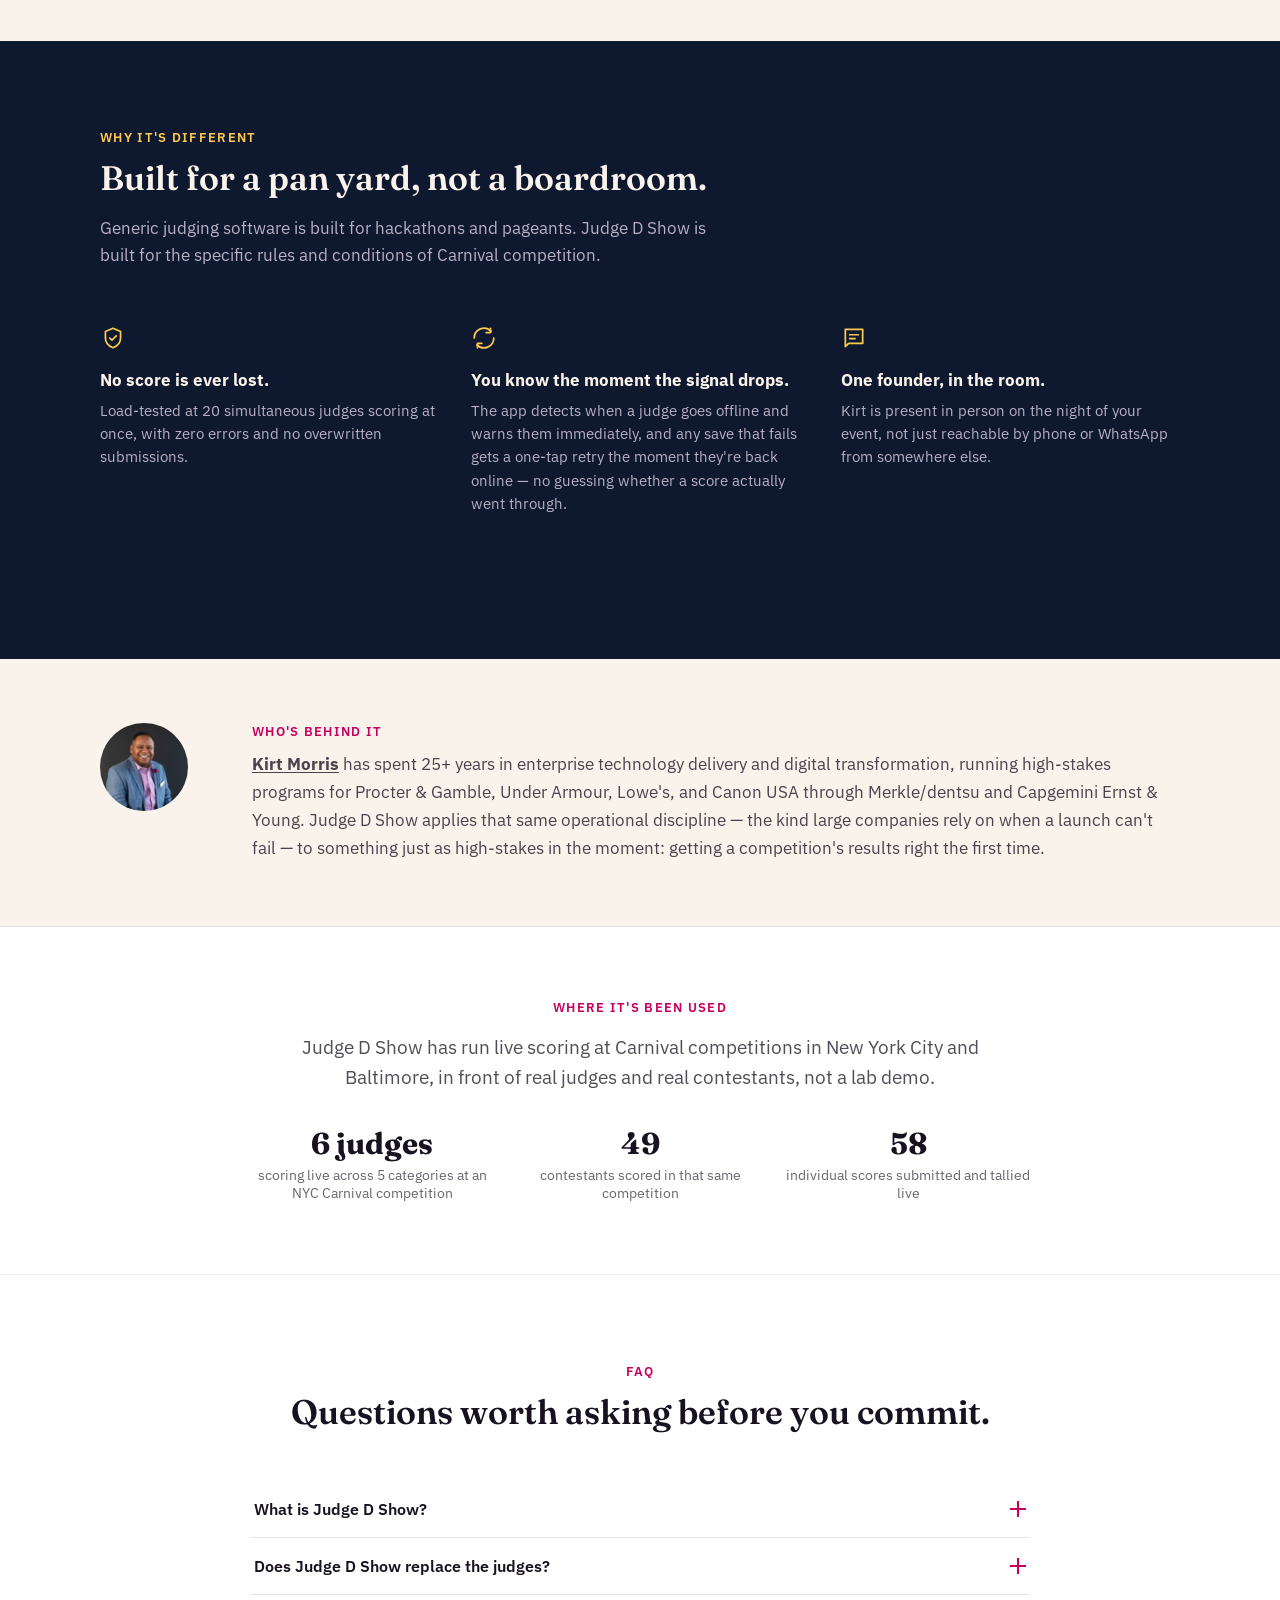
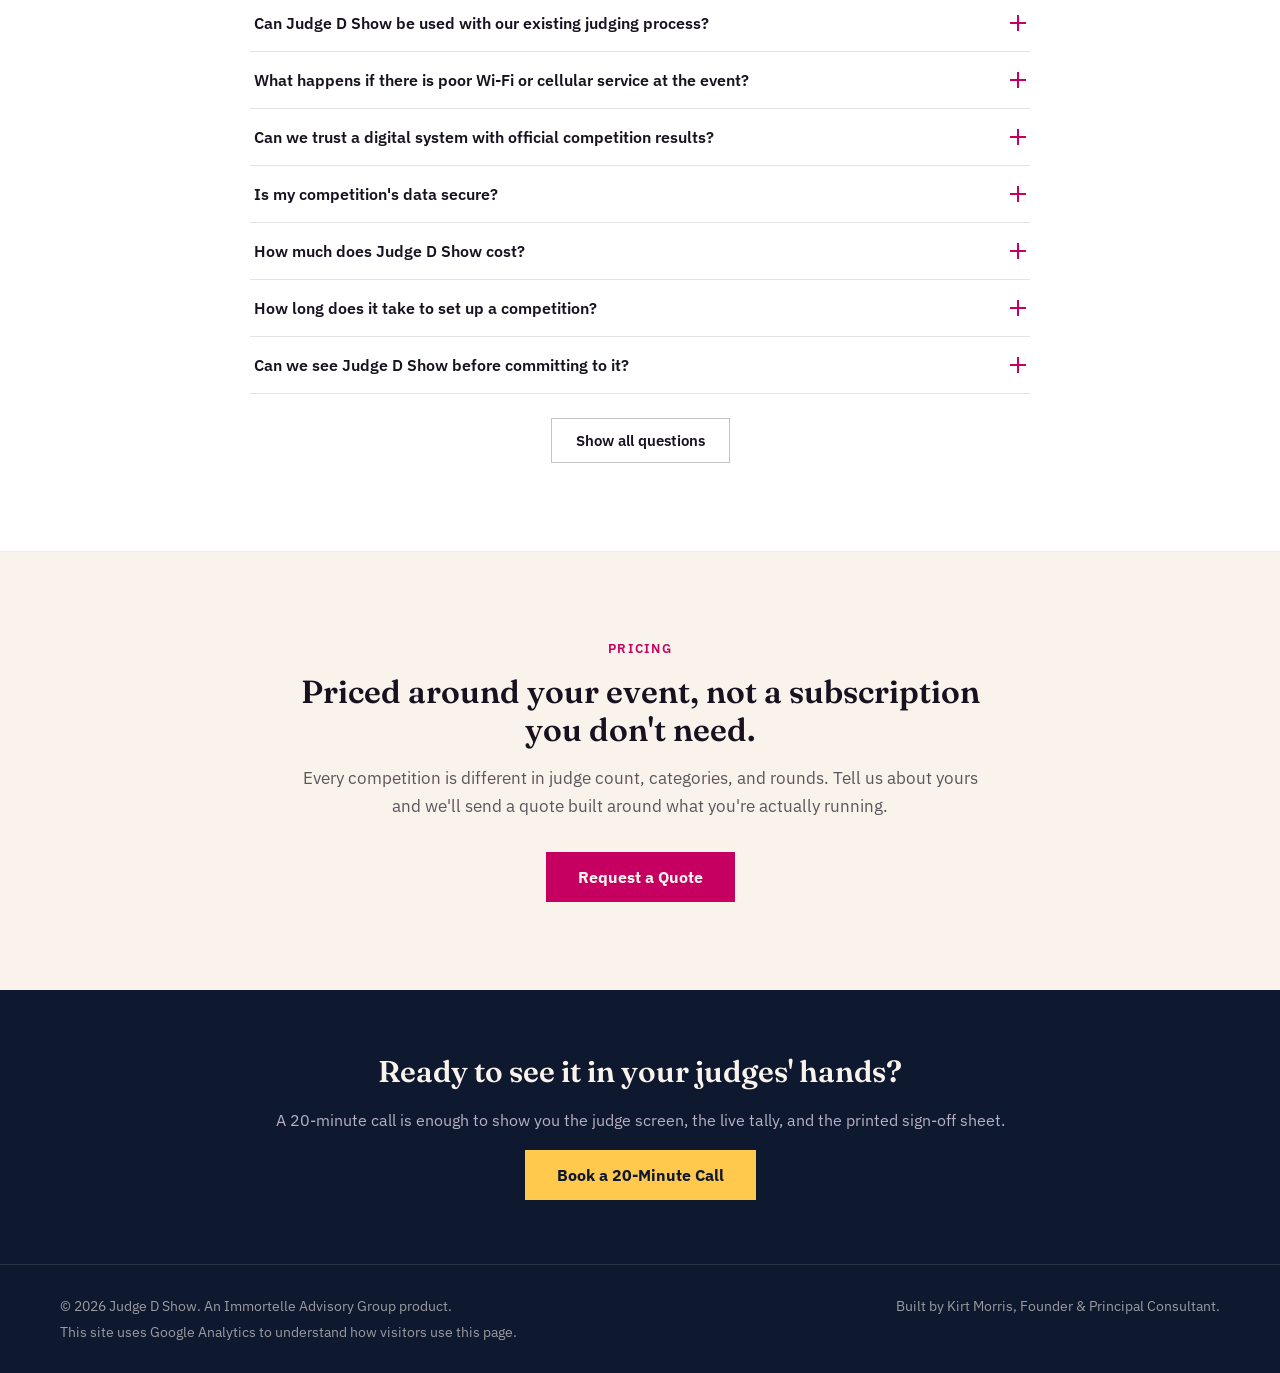
==== commit 57b912f7: "Marketing: two-group category chips and custom-category note Co-Authored-By: Claude Sonnet 5.5 <nore" ====
--- a/index.html
+++ b/index.html
@@ -243,8 +243,9 @@
     <div style="max-width: 1080px; margin: 0 auto;">
       <div style="max-width: 640px; margin-bottom: 32px;">
         <div style="font-size: 13px; font-weight: 600; letter-spacing: 0.1em; text-transform: uppercase; color: #C50060; margin-bottom: 12px;">What We Support</div>
-        <h2 style="margin: 0; font-family: 'Fraunces', serif; font-weight: 600; font-size: 34px; line-height: 1.2;">Built for every judged Carnival category.</h2>
-      </div>
+        <h2 style="margin: 0; font-family: 'Fraunces', serif; font-weight: 600; font-size: 34px; line-height: 1.2;">Built for every judged category.</h2>
+      </div>
+      <div style="font-size: 11px; font-weight: 600; letter-spacing: 0.06em; text-transform: uppercase; color: rgba(24,18,32,0.5); margin-bottom: 12px;">Carnival and steelband</div>
       <div style="display: flex; flex-wrap: wrap; gap: 12px;">
         <div style="border: 1.5px solid #181220; border-radius: 999px; padding: 10px 20px; font-size: 15px; font-weight: 600; color: #181220;">Panorama (Steelband)</div>
         <div style="border: 1.5px solid #181220; border-radius: 999px; padding: 10px 20px; font-size: 15px; font-weight: 600; color: #181220;">King &amp; Queen</div>
@@ -258,6 +259,14 @@
         <div style="border: 1.5px solid #181220; border-radius: 999px; padding: 10px 20px; font-size: 15px; font-weight: 600; color: #181220;">Schools Carnival</div>
         <div style="border: 1.5px solid #181220; border-radius: 999px; padding: 10px 20px; font-size: 15px; font-weight: 600; color: #181220;">Kiddies Carnival</div>
       </div>
+      <div style="font-size: 11px; font-weight: 600; letter-spacing: 0.06em; text-transform: uppercase; color: rgba(24,18,32,0.5); margin: 28px 0 12px;">And beyond</div>
+      <div style="display: flex; flex-wrap: wrap; gap: 12px;">
+        <div style="border: 1.5px solid #181220; border-radius: 999px; padding: 10px 20px; font-size: 15px; font-weight: 600; color: #181220;">Music and talent shows</div>
+        <div style="border: 1.5px solid #181220; border-radius: 999px; padding: 10px 20px; font-size: 15px; font-weight: 600; color: #181220;">Pageants and cultural competitions</div>
+        <div style="border: 1.5px solid #181220; border-radius: 999px; padding: 10px 20px; font-size: 15px; font-weight: 600; color: #181220;">School and youth competitions</div>
+        <div style="border: 1.5px solid #181220; border-radius: 999px; padding: 10px 20px; font-size: 15px; font-weight: 600; color: #181220;">Pitch, business and hackathon events</div>
+      </div>
+      <p style="margin: 28px 0 0; max-width: 640px; font-size: 15px; line-height: 1.6; color: rgba(24,18,32,0.68);">Ready-made templates cover the Carnival families. For everything else, you set up your own categories and scoring criteria. Spelling bees, science fairs, debate, showcases and hackathons all work that way.</p>
     </div>
   </div>
 
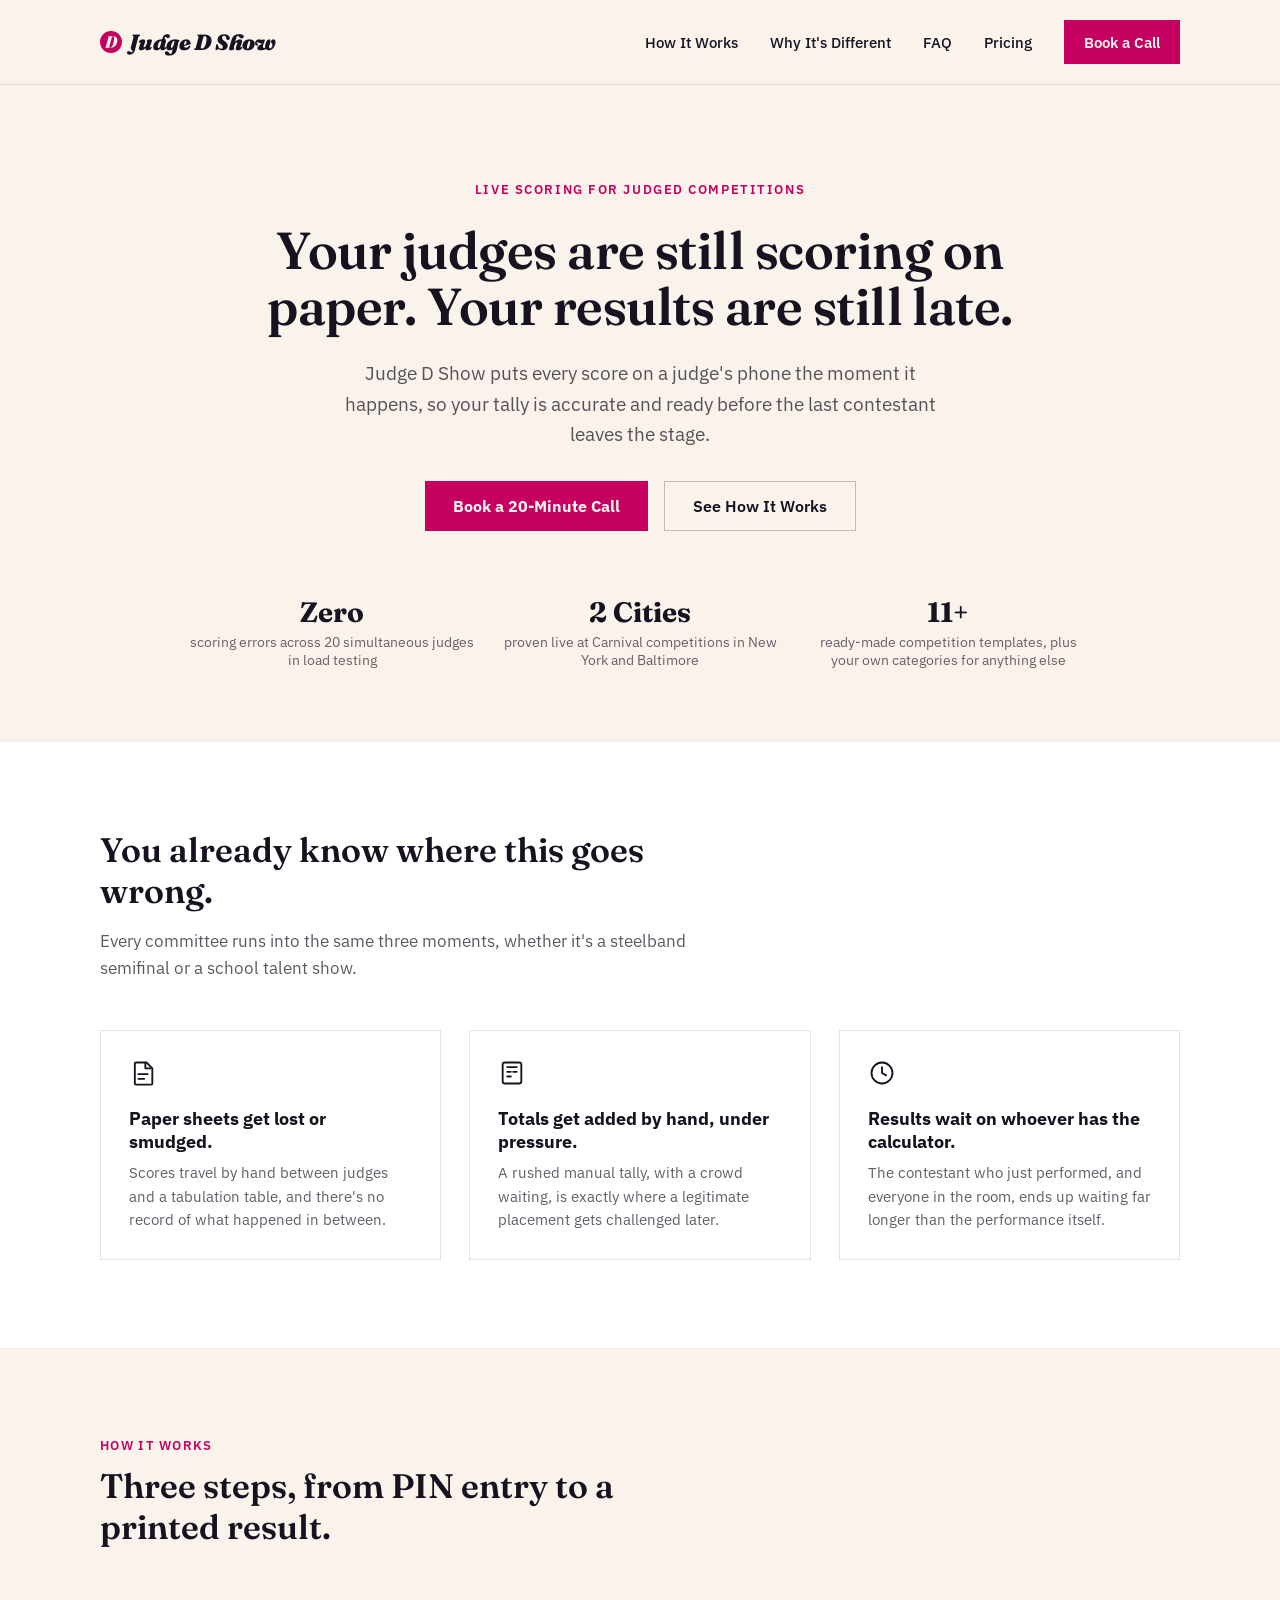
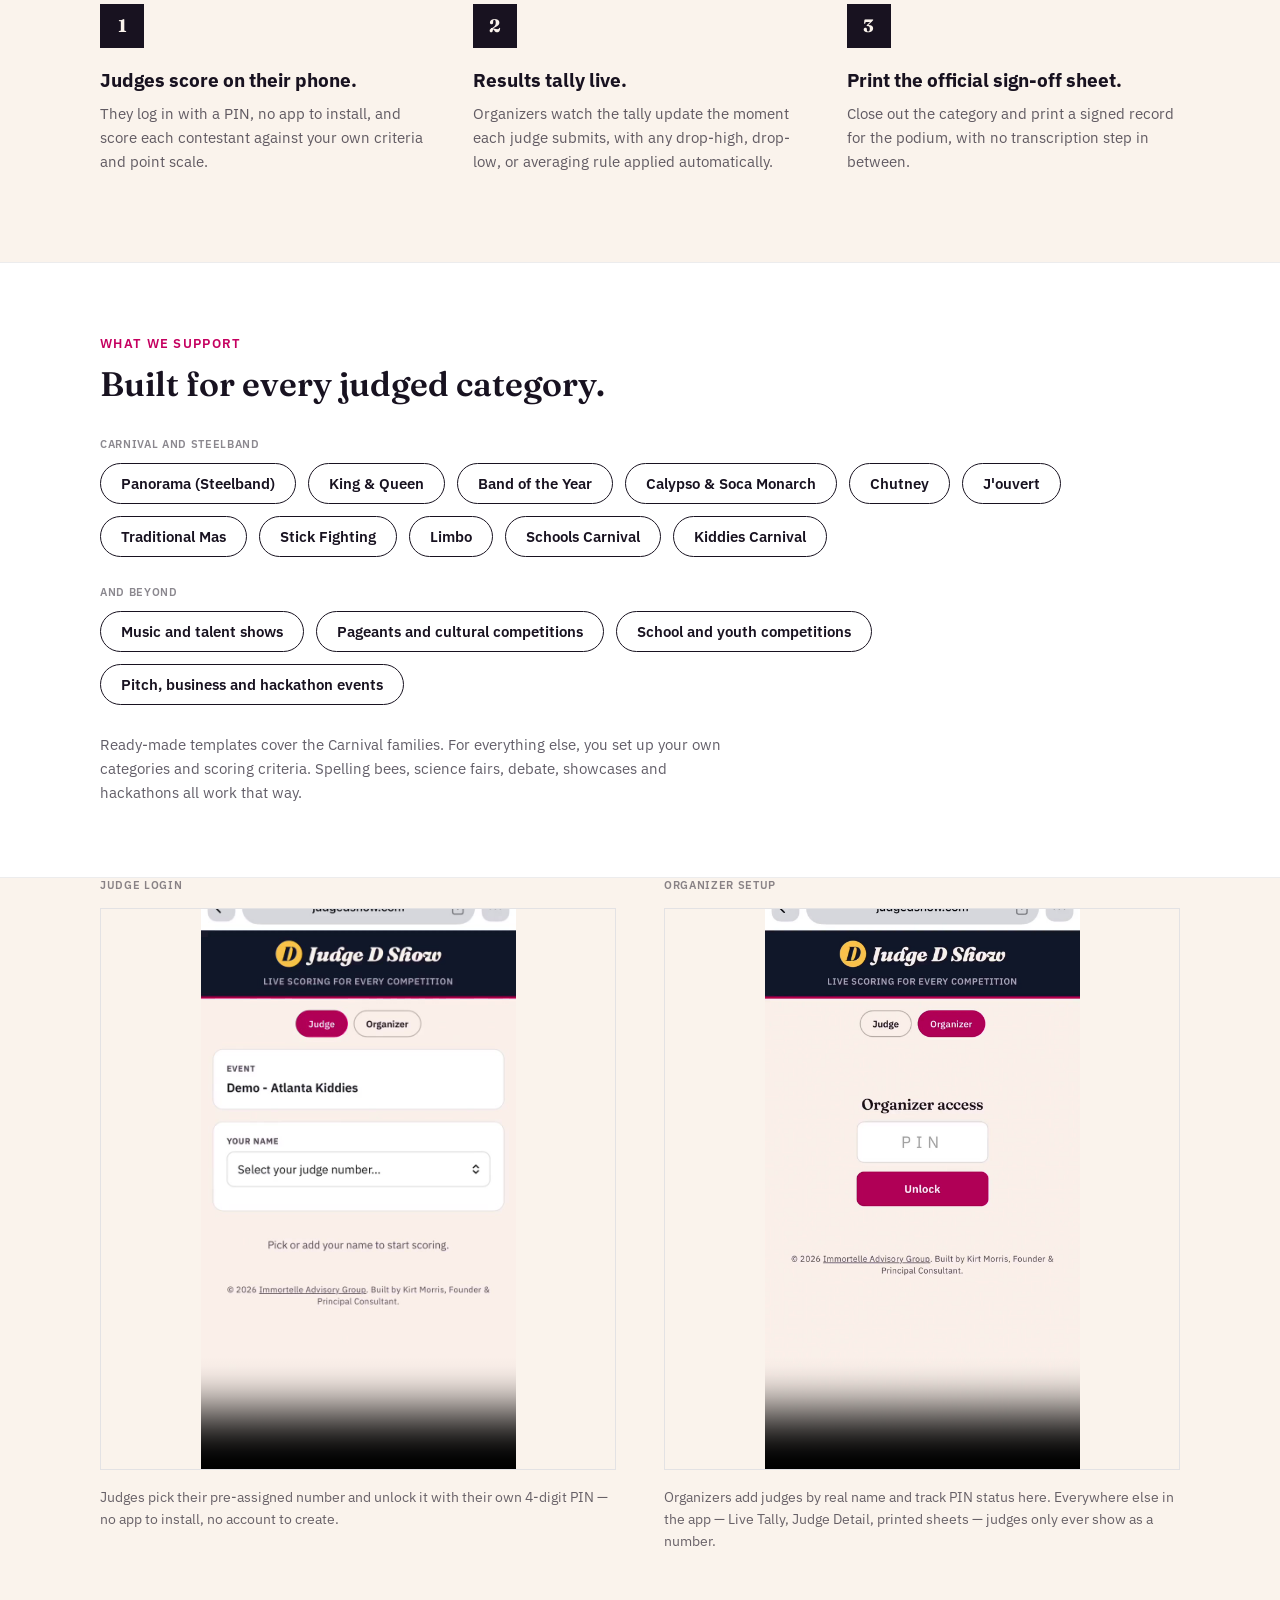
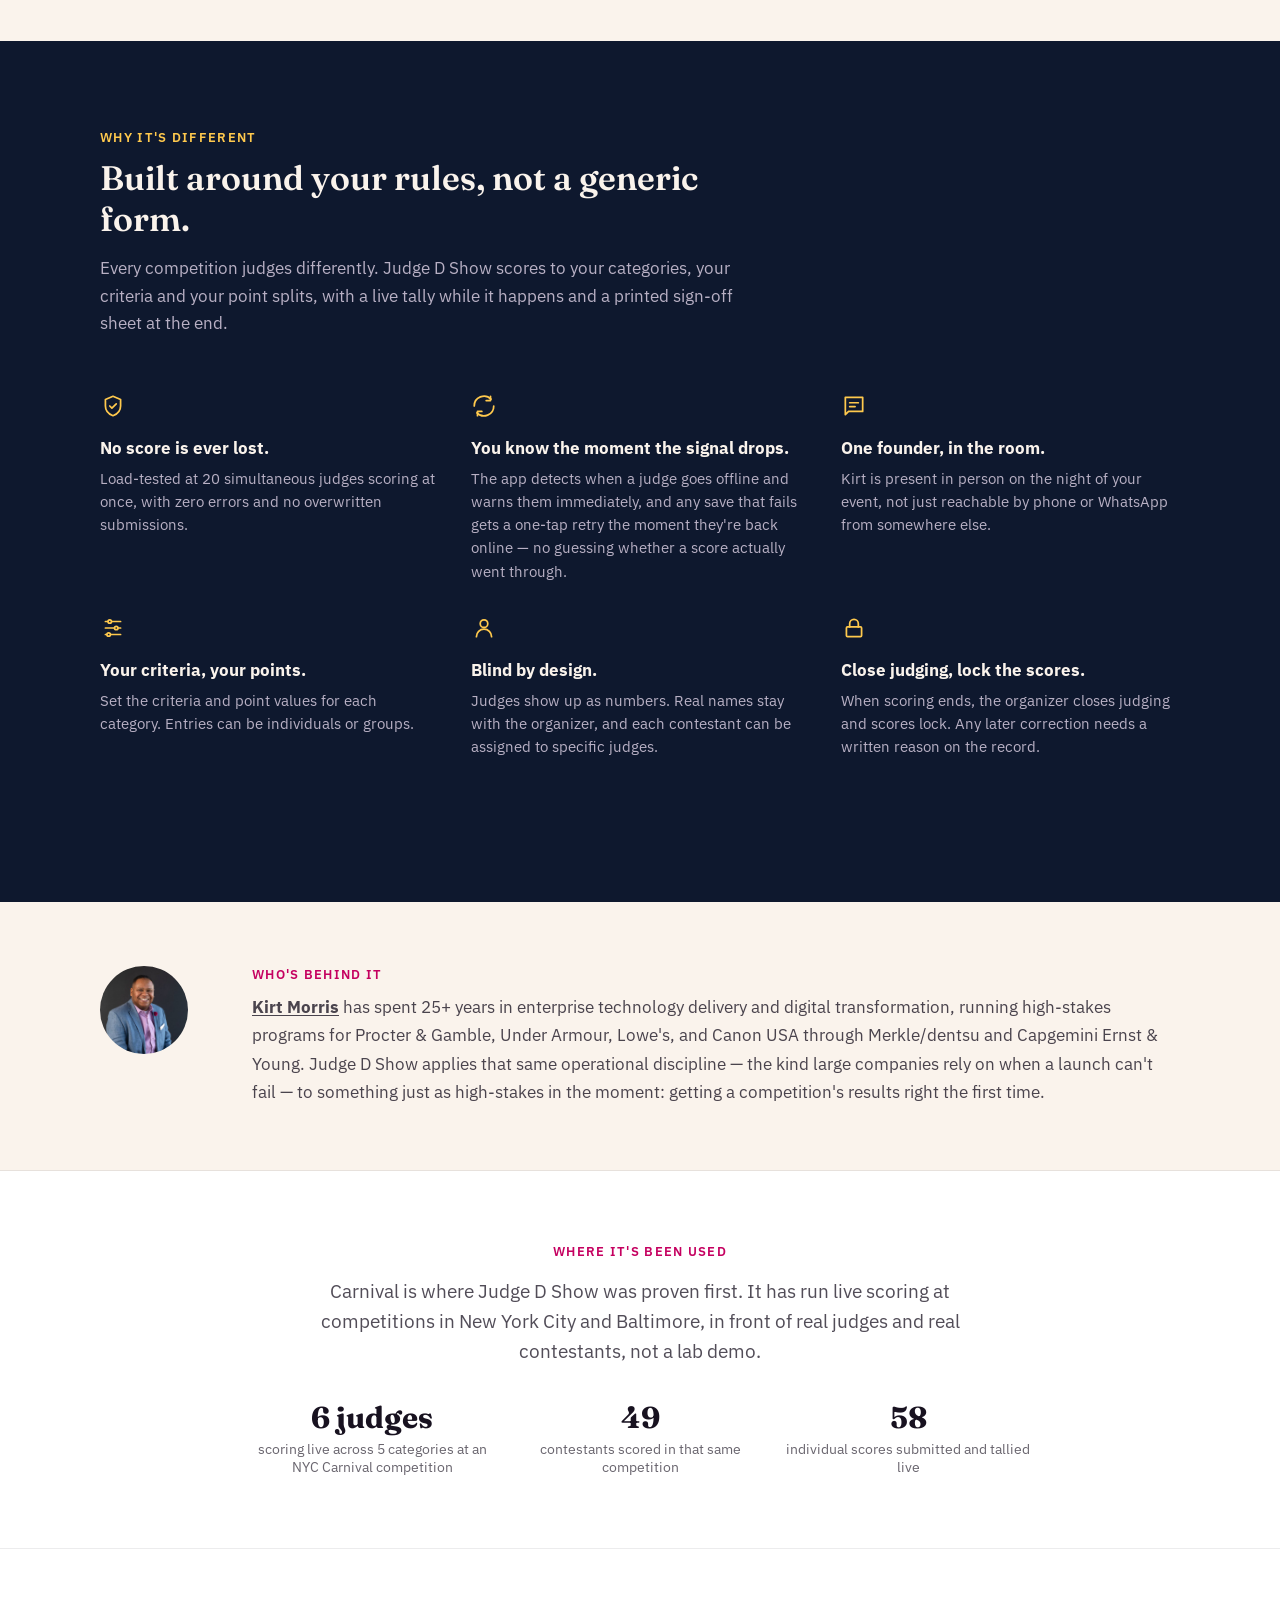
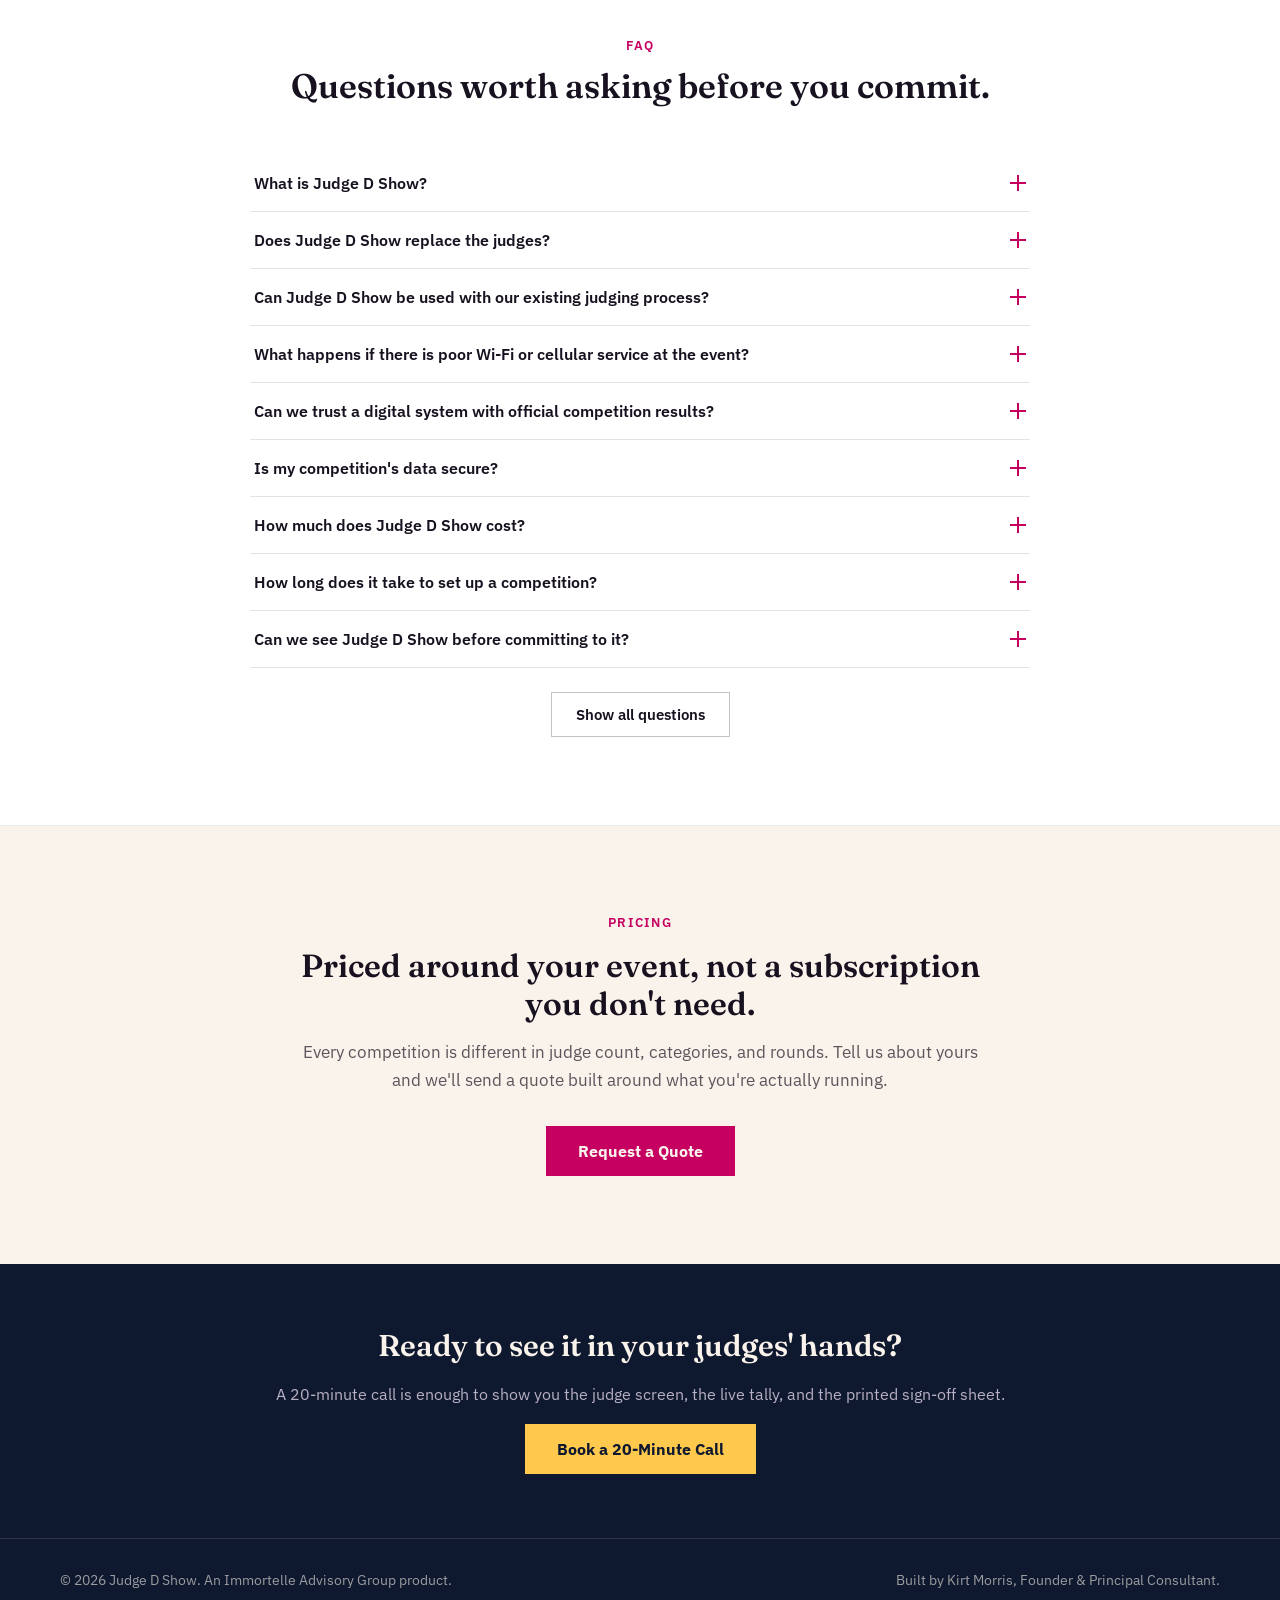
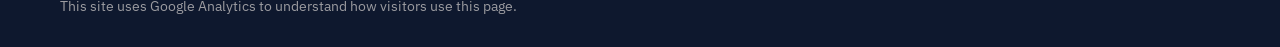
==== commit 8ae6d522: "Marketing: reframe Why It's Different around rules-driven judging; update proof intro Co-Authored-By" ====
--- a/index.html
+++ b/index.html
@@ -301,8 +301,8 @@
     <div style="max-width: 1080px; margin: 0 auto;">
       <div style="max-width: 640px; margin-bottom: 56px;">
         <div style="font-size: 13px; font-weight: 600; letter-spacing: 0.1em; text-transform: uppercase; color: #FFC94D; margin-bottom: 12px;">Why It's Different</div>
-        <h2 style="margin: 0 0 16px; font-family: 'Fraunces', serif; font-weight: 600; font-size: 34px; line-height: 1.2;">Built for a pan yard, not a boardroom.</h2>
-        <p style="margin: 0; font-size: 17px; line-height: 1.6; color: #B8B0C4;">Generic judging software is built for hackathons and pageants. Judge D Show is built for the specific rules and conditions of Carnival competition.</p>
+        <h2 style="margin: 0 0 16px; font-family: 'Fraunces', serif; font-weight: 600; font-size: 34px; line-height: 1.2;">Built around your rules, not a generic form.</h2>
+        <p style="margin: 0; font-size: 17px; line-height: 1.6; color: #B8B0C4;">Every competition judges differently. Judge D Show scores to your categories, your criteria and your point splits, with a live tally while it happens and a printed sign-off sheet at the end.</p>
       </div>
 
       <div class="jds-grid3" style="display: grid; grid-template-columns: repeat(3, minmax(0, 1fr)); gap: 32px; margin-bottom: 56px;">
@@ -320,6 +320,21 @@
           <svg width="26" height="26" viewBox="0 0 24 24" fill="none" stroke="#FFC94D" stroke-width="1.6" style="margin-bottom: 14px;"><path d="M4 4h16v13H7l-3 3V4z" stroke-linejoin="round"/><path d="M8 9h8M8 12.5h5" stroke-linecap="round"/></svg>
           <h3 style="margin: 0 0 8px; font-size: 17px; font-weight: 700;">One founder, in the room.</h3>
           <p style="margin: 0; font-size: 14.5px; line-height: 1.6; color: #B8B0C4;">Kirt is present in person on the night of your event, not just reachable by phone or WhatsApp from somewhere else.</p>
+        </div>
+        <div>
+          <svg width="26" height="26" viewBox="0 0 24 24" fill="none" stroke="#FFC94D" stroke-width="1.6" style="margin-bottom: 14px;"><path d="M5 6h14M5 12h14M5 18h14" stroke-linecap="round"/><circle cx="9" cy="6" r="1.6" fill="#0E182E"/><circle cx="15" cy="12" r="1.6" fill="#0E182E"/><circle cx="8" cy="18" r="1.6" fill="#0E182E"/></svg>
+          <h3 style="margin: 0 0 8px; font-size: 17px; font-weight: 700;">Your criteria, your points.</h3>
+          <p style="margin: 0; font-size: 14.5px; line-height: 1.6; color: #B8B0C4;">Set the criteria and point values for each category. Entries can be individuals or groups.</p>
+        </div>
+        <div>
+          <svg width="26" height="26" viewBox="0 0 24 24" fill="none" stroke="#FFC94D" stroke-width="1.6" style="margin-bottom: 14px;"><circle cx="12" cy="8" r="3.5"/><path d="M5 20c0-3.9 3.1-7 7-7s7 3.1 7 7" stroke-linecap="round"/></svg>
+          <h3 style="margin: 0 0 8px; font-size: 17px; font-weight: 700;">Blind by design.</h3>
+          <p style="margin: 0; font-size: 14.5px; line-height: 1.6; color: #B8B0C4;">Judges show up as numbers. Real names stay with the organizer, and each contestant can be assigned to specific judges.</p>
+        </div>
+        <div>
+          <svg width="26" height="26" viewBox="0 0 24 24" fill="none" stroke="#FFC94D" stroke-width="1.6" style="margin-bottom: 14px;"><rect x="5" y="11" width="14" height="9" rx="1"/><path d="M8 11V8a4 4 0 0 1 8 0v3" stroke-linecap="round"/></svg>
+          <h3 style="margin: 0 0 8px; font-size: 17px; font-weight: 700;">Close judging, lock the scores.</h3>
+          <p style="margin: 0; font-size: 14.5px; line-height: 1.6; color: #B8B0C4;">When scoring ends, the organizer closes judging and scores lock. Any later correction needs a written reason on the record.</p>
         </div>
       </div>
     </div>
@@ -342,7 +357,7 @@
   <div id="proof" class="jds-pad-lg" style="width: 100%; background: #FFFFFF; padding: 72px 40px; border-bottom: 1px solid rgba(24,18,32,0.08);">
     <div style="max-width: 1080px; margin: 0 auto; text-align: center;">
       <div style="font-size: 13px; font-weight: 600; letter-spacing: 0.1em; text-transform: uppercase; color: #C50060; margin-bottom: 16px;">Where It's Been Used</div>
-      <p style="max-width: 680px; margin: 0 auto 32px; font-size: 19px; line-height: 1.6; color: rgba(24,18,32,0.75);">Judge D Show has run live scoring at Carnival competitions in New York City and Baltimore, in front of real judges and real contestants, not a lab demo.</p>
+      <p style="max-width: 680px; margin: 0 auto 32px; font-size: 19px; line-height: 1.6; color: rgba(24,18,32,0.75);">Carnival is where Judge D Show was proven first. It has run live scoring at competitions in New York City and Baltimore, in front of real judges and real contestants, not a lab demo.</p>
       <div class="jds-grid3" style="max-width: 780px; margin: 0 auto; display: grid; grid-template-columns: repeat(3, minmax(0, 1fr)); gap: 24px;">
         <div>
           <div style="font-family: 'Fraunces', serif; font-weight: 700; font-size: 30px;">6 judges</div>
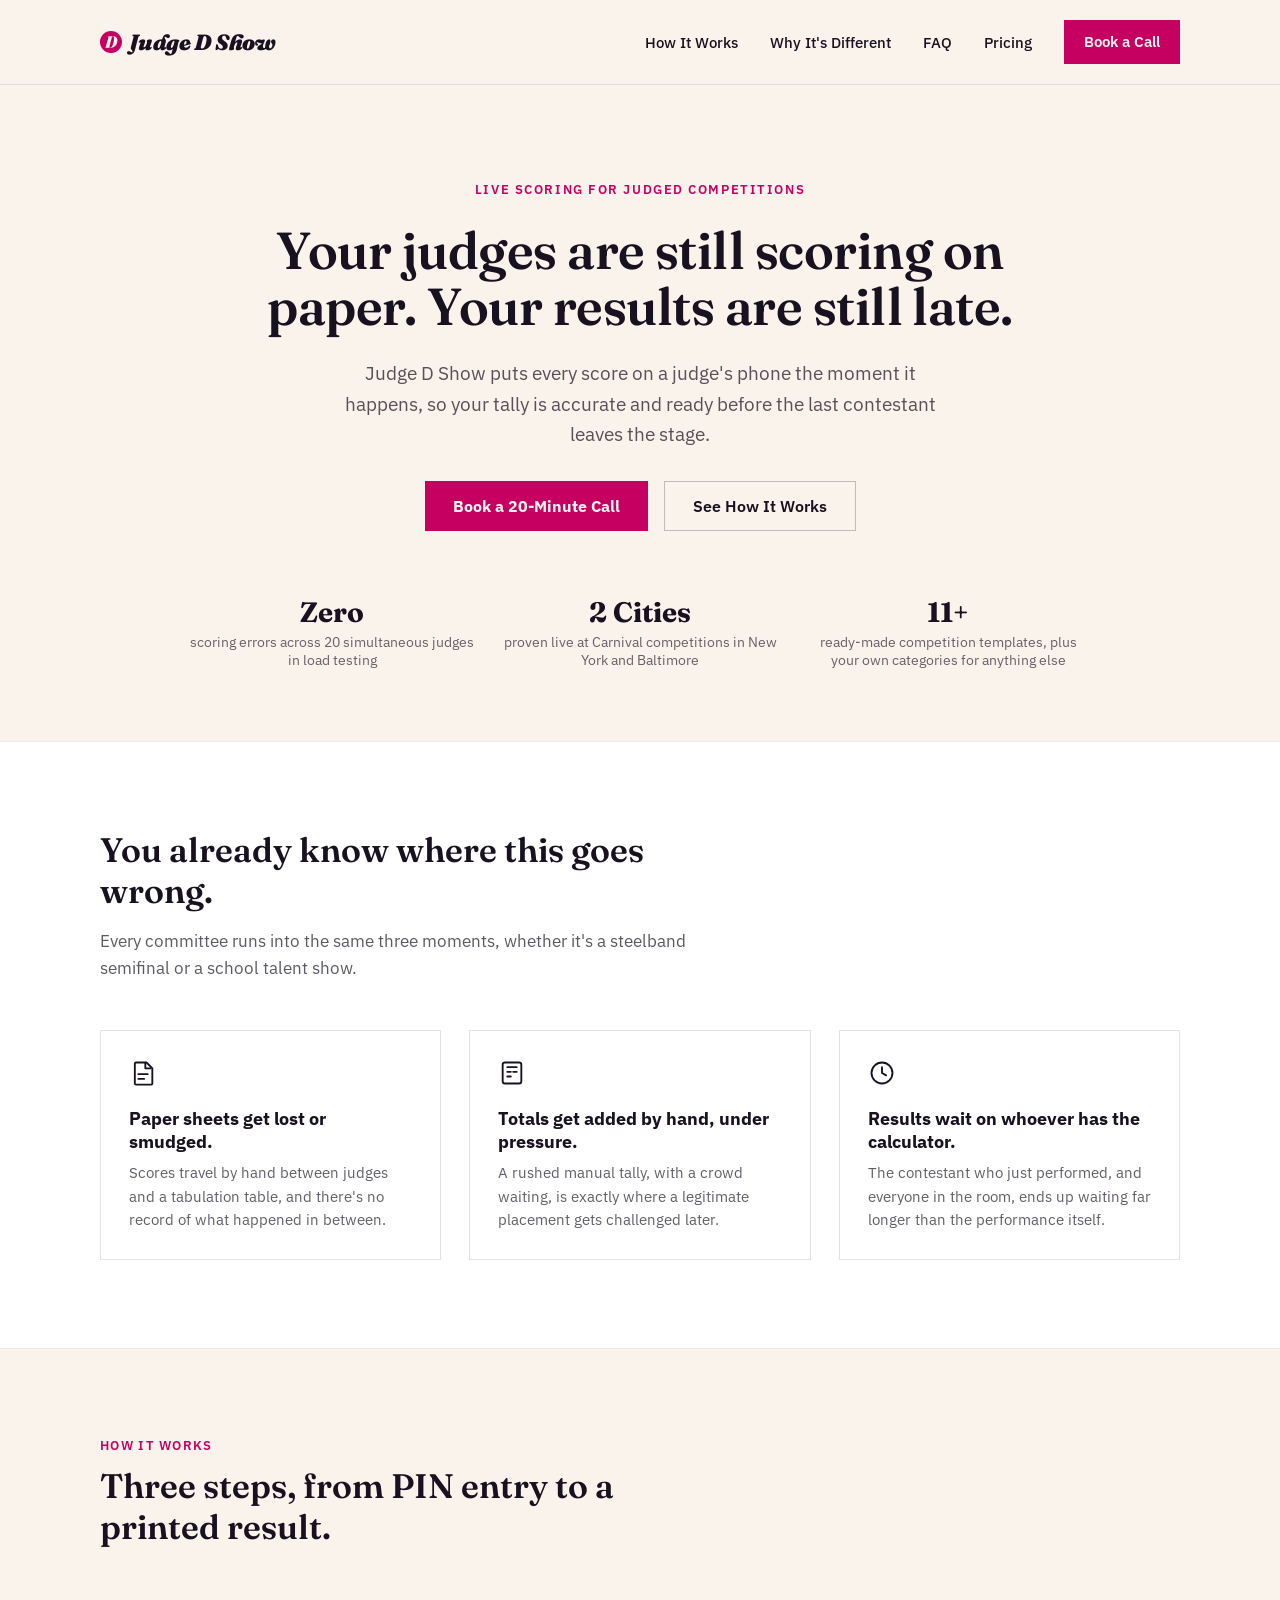
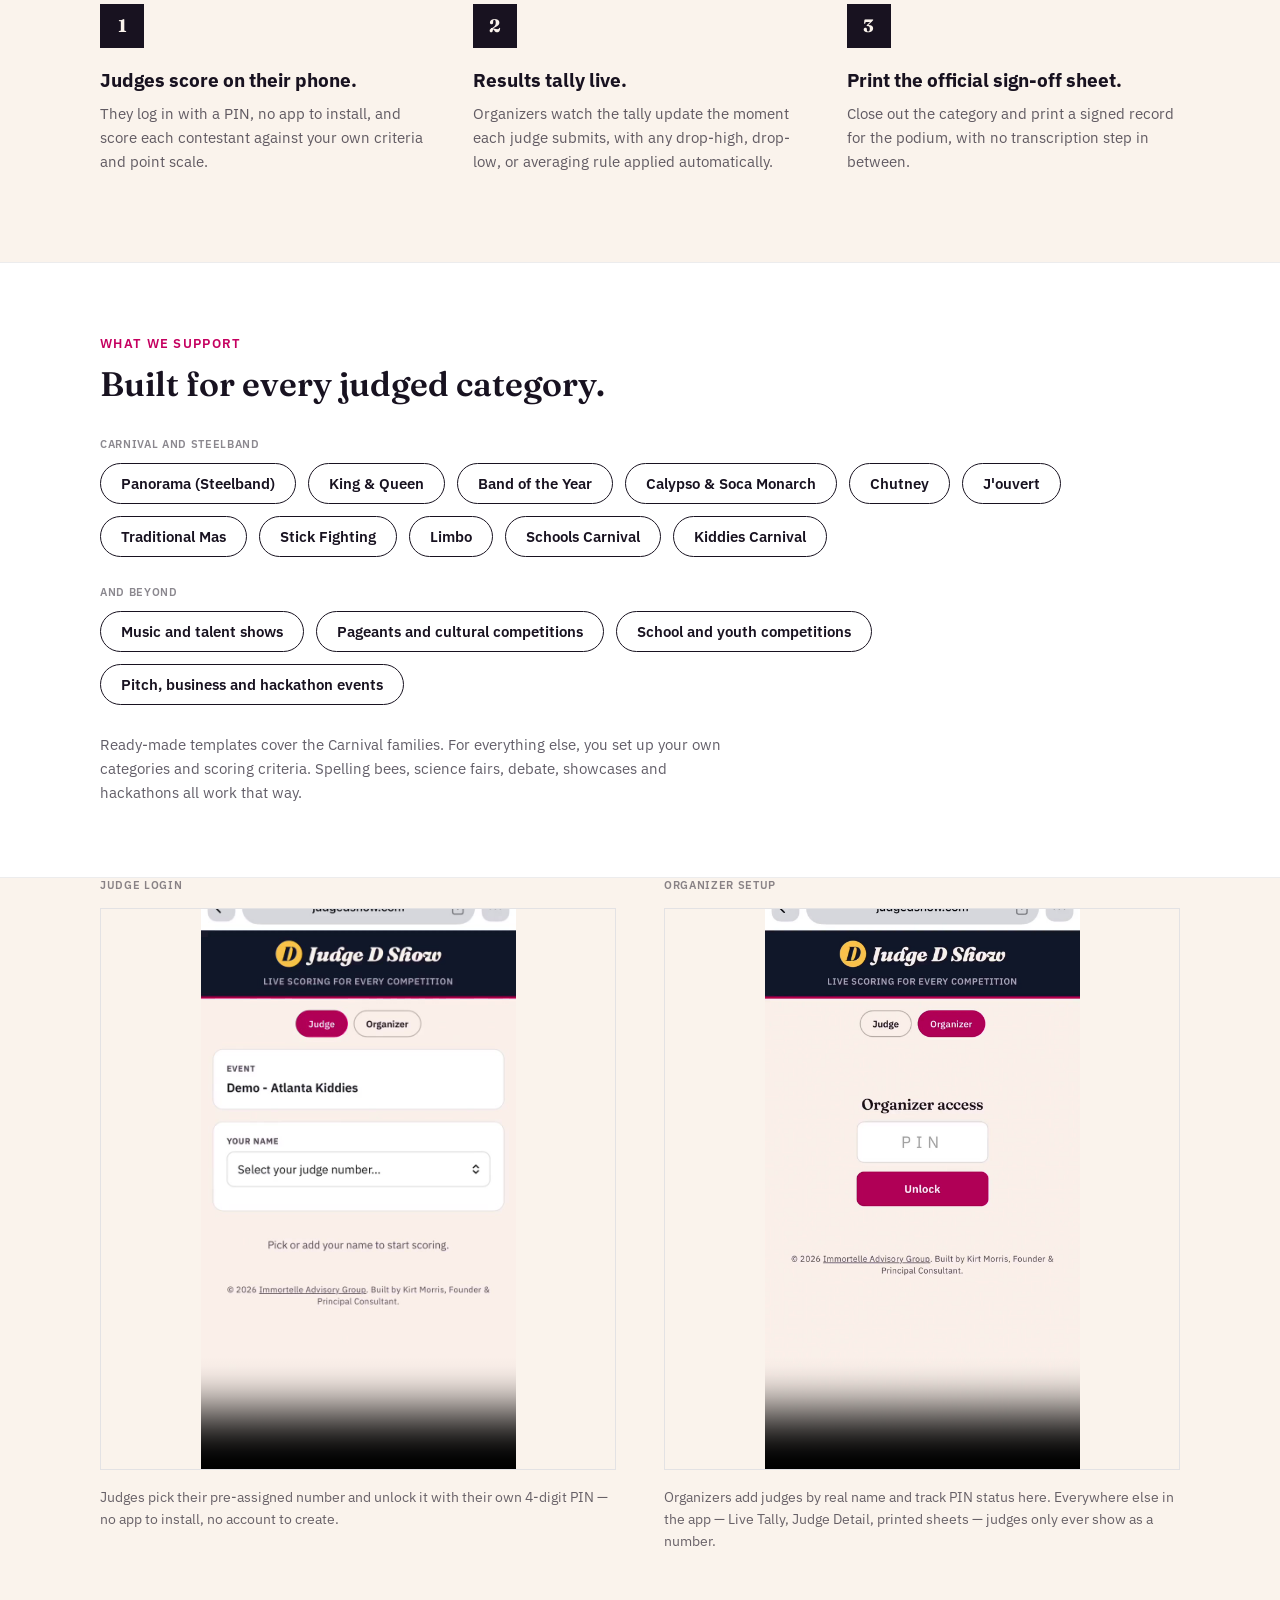
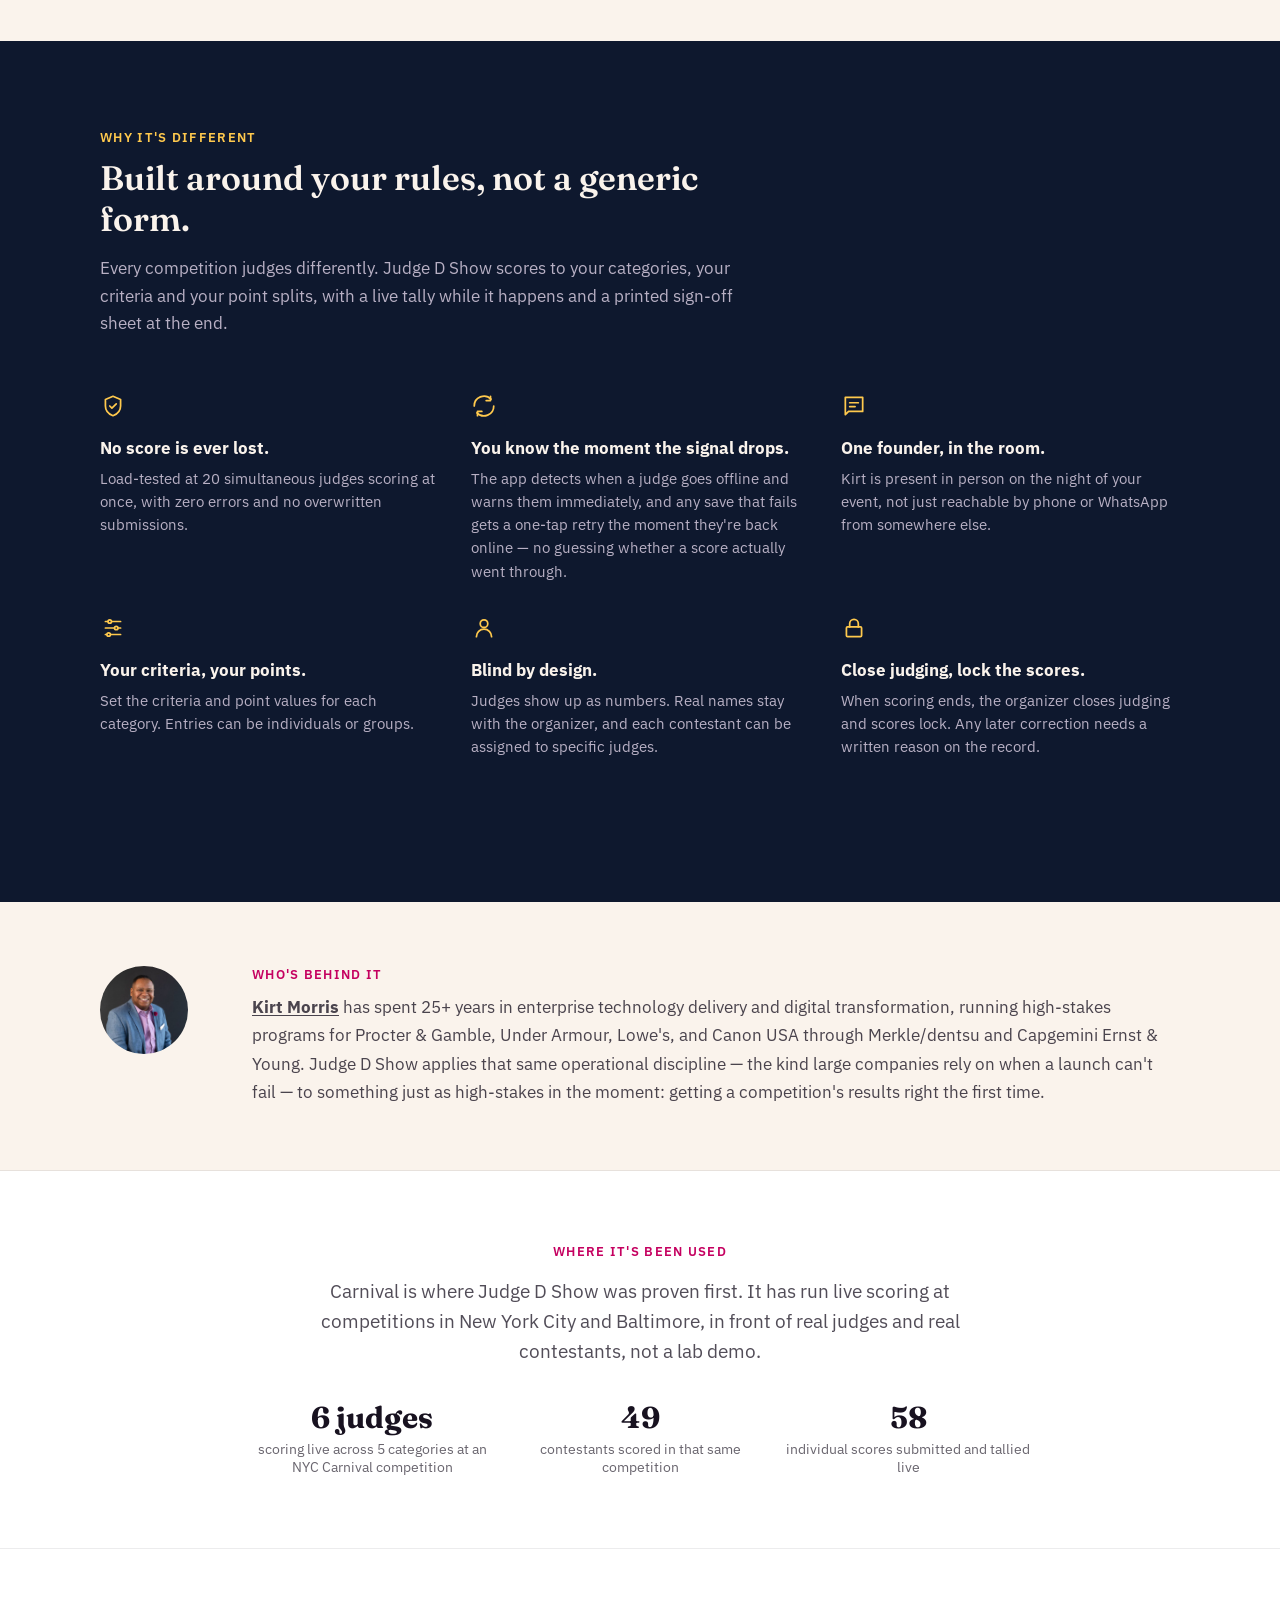
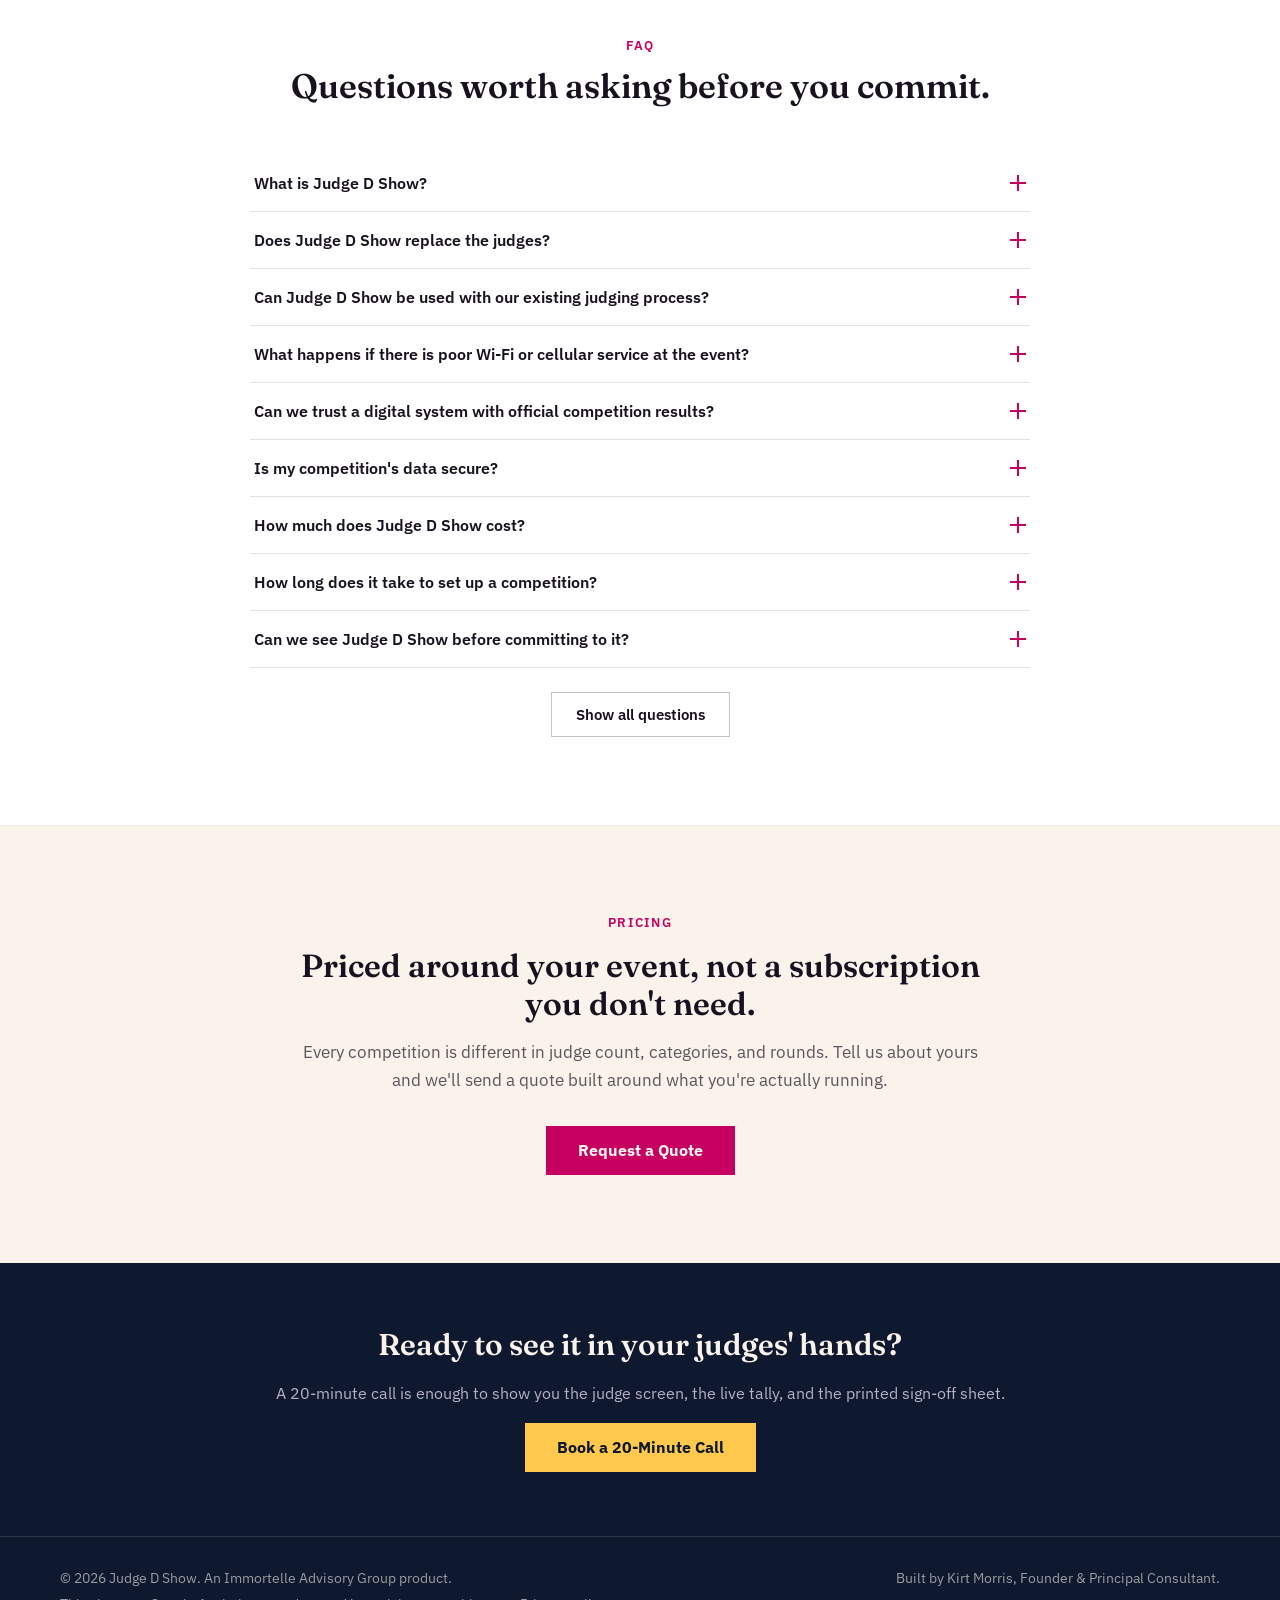
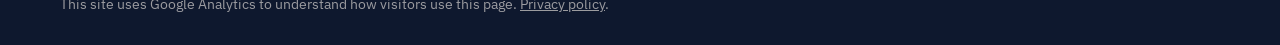
==== commit b5a89424: "Marketing page: lead form modal before Calendly; CONTEXT update Co-Authored-By: Claude Sonnet 5.5 <n" ====
--- a/index.html
+++ b/index.html
@@ -132,6 +132,51 @@
     .faq-icon-v, .faq-panel { transition: none; }
   }
 </style>
+<style>
+  /* Lead form modal (opened by every Book a Call button) */
+  .jds-lead-open { border: 0; cursor: pointer; font-family: inherit; line-height: 1.2; }
+  .lead-overlay { position: fixed; inset: 0; z-index: 100; background: rgba(14,24,46,0.72); display: flex; align-items: flex-start; justify-content: center; padding: 32px 16px; overflow-y: auto; }
+  .lead-overlay[hidden] { display: none; }
+  .lead-dialog { position: relative; width: 100%; max-width: 560px; background: #FAF3EC; color: #181220; border-radius: 0; border-top: 4px solid #C50060; padding: 32px; margin: auto 0; }
+  .lead-dialog.lead-wide { max-width: 780px; }
+  .lead-dialog:focus { outline: none; }
+  .lead-close { position: absolute; top: 8px; right: 8px; width: 44px; height: 44px; border: 0; background: transparent; color: #181220; font-size: 28px; line-height: 1; cursor: pointer; }
+  .lead-close:hover { background: rgba(24,18,32,0.06); }
+  .lead-title { margin: 0 40px 8px 0; font-family: 'Fraunces', serif; font-weight: 600; font-size: 26px; line-height: 1.2; }
+  .lead-sub { margin: 0 0 20px; font-size: 15.5px; line-height: 1.55; color: rgba(24,18,32,0.72); }
+  .lead-row { display: grid; grid-template-columns: 1fr 1fr; gap: 0 16px; }
+  .lead-field { display: flex; flex-direction: column; margin-bottom: 14px; min-width: 0; }
+  .lead-field label, .lead-field .lead-label { font-size: 14px; font-weight: 600; margin-bottom: 6px; }
+  .lead-opt { font-weight: 400; color: rgba(24,18,32,0.6); }
+  .lead-field input[type=text], .lead-field input[type=email], .lead-field input[type=tel], .lead-field input[type=date], .lead-field select, .lead-field textarea { width: 100%; font: inherit; font-size: 16px; color: #181220; background: #fff; border: 1.5px solid rgba(24,18,32,0.35); border-radius: 0; padding: 10px 12px; min-height: 44px; }
+  .lead-field textarea { min-height: 88px; resize: vertical; }
+  .lead-field input:focus-visible, .lead-field select:focus-visible, .lead-field textarea:focus-visible { outline: 2px solid #C50060; outline-offset: 1px; }
+  .lead-field [aria-invalid=true] { border-color: #B00020; }
+  .lead-err { color: #B00020; font-size: 13.5px; margin-top: 4px; min-height: 0; }
+  .lead-check { display: flex; align-items: center; gap: 8px; margin-top: 8px; font-size: 14px; }
+  .lead-check input { width: 18px; height: 18px; accent-color: #C50060; }
+  .lead-hp { position: absolute; left: -10000px; top: auto; width: 1px; height: 1px; overflow: hidden; }
+  .lead-status { font-size: 14.5px; margin: 0 0 12px; min-height: 0; }
+  .lead-status:not(:empty) { padding: 10px 12px; background: #fff; border-left: 4px solid #B00020; }
+  .lead-submit { width: 100%; background: #C50060; color: #FAF3EC; border: 0; border-radius: 0; font: inherit; font-size: 16px; font-weight: 700; padding: 14px 24px; min-height: 48px; cursor: pointer; transition: background-color 120ms cubic-bezier(.2,0,0,1); }
+  .lead-submit:hover { background: #A8004F; }
+  .lead-submit:active { background: #8A0042; transition: none; }
+  .lead-submit[disabled] { opacity: 0.6; cursor: progress; }
+  .lead-consent { margin: 12px 0 0; font-size: 13px; line-height: 1.5; color: rgba(24,18,32,0.7); }
+  .lead-consent a { text-decoration: underline; }
+  #leadCalendly { min-width: 280px; height: 660px; margin-top: 12px; }
+  .lead-fallback { margin: 12px 0 0; font-size: 15px; }
+  .lead-fallback a { color: #C50060; font-weight: 600; text-decoration: underline; }
+  .lead-dialog a:focus-visible, .lead-dialog button:focus-visible { outline: 2px solid #C50060; outline-offset: 2px; }
+  body.lead-open { overflow: hidden; }
+  @media (max-width: 680px) {
+    .lead-overlay { padding: 0; }
+    .lead-dialog, .lead-dialog.lead-wide { max-width: none; min-height: 100dvh; padding: 24px 16px 32px; }
+    .lead-row { grid-template-columns: 1fr; }
+    #leadCalendly { height: 720px; }
+  }
+  @media (prefers-reduced-motion: reduce) { .lead-submit { transition: none; } }
+</style>
 </head>
 <body>
 
@@ -149,7 +194,7 @@
         <a href="#built-different" style="font-size: 15px; font-weight: 500;">Why It's Different</a>
         <a href="#faq" style="font-size: 15px; font-weight: 500;">FAQ</a>
         <a href="#pricing" style="font-size: 15px; font-weight: 500;">Pricing</a>
-        <a class="jds-btn jds-btn-p" href="https://calendly.com/kirt-immortelleadvisorygroup/30min" target="_blank" rel="noopener" style="background: #C50060; color: #FAF3EC; padding: 10px 20px; border-radius: 0; font-size: 15px; font-weight: 600;">Book a Call</a>
+        <button type="button" class="jds-btn jds-btn-p jds-lead-open" data-lead-open data-lead-location="nav" style="background: #C50060; color: #FAF3EC; padding: 10px 20px; border-radius: 0; font-size: 15px; font-weight: 600;">Book a Call</button>
       </div>
     </div>
   </div>
@@ -161,7 +206,7 @@
       <h1 style="margin: 0; font-family: 'Fraunces', serif; font-weight: 600; font-size: 52px; line-height: 1.08; letter-spacing: -0.01em;">Your judges are still scoring on paper. Your results are still late.</h1>
       <p style="margin: 0; font-size: 19px; line-height: 1.6; color: rgba(24,18,32,0.72); max-width: 620px;">Judge D Show puts every score on a judge's phone the moment it happens, so your tally is accurate and ready before the last contestant leaves the stage.</p>
       <div style="display: flex; gap: 16px; flex-wrap: wrap; justify-content: center; margin-top: 8px;">
-        <a class="jds-btn jds-btn-p" href="https://calendly.com/kirt-immortelleadvisorygroup/30min" target="_blank" rel="noopener" style="background: #C50060; color: #FAF3EC; padding: 14px 28px; border-radius: 0; font-size: 16px; font-weight: 700;">Book a 20-Minute Call</a>
+        <button type="button" class="jds-btn jds-btn-p jds-lead-open" data-lead-open data-lead-location="hero" style="background: #C50060; color: #FAF3EC; padding: 14px 28px; border-radius: 0; font-size: 16px; font-weight: 700;">Book a 20-Minute Call</button>
         <a class="jds-btn jds-btn-s" href="#how-it-works" style="border: 1.5px solid rgba(24,18,32,0.25); padding: 14px 28px; border-radius: 0; font-size: 16px; font-weight: 600;">See How It Works</a>
       </div>
     </div>
@@ -393,7 +438,7 @@
         </h3>
         <div id="faq-a-1" class="faq-panel" role="region" aria-labelledby="faq-q-1" hidden>
           <div class="faq-panel-inner">
-            <p>Judge D Show is a digital judging and scoring platform built specifically for Carnival competitions. It replaces paper scoring and manual tallying with a system where judges score digitally and organizers watch results come in and manage the process.</p>
+            <p>Judge D Show is a digital judging and scoring platform for any judged competition. It replaces paper scoring and manual tallying with a system where judges score on their phones and organizers watch results come in and manage the process. Carnival is where it was proven first.</p>
           </div>
         </div>
       </div>
@@ -506,13 +551,13 @@
       <div class="faq-item">
         <h3 style="margin:0;">
           <button type="button" class="faq-trigger" id="faq-q-10" aria-expanded="false" aria-controls="faq-a-10">
-            <span>What types of Carnival competitions can Judge D Show support?</span>
+            <span>What kinds of competitions can Judge D Show support?</span>
             <span class="faq-icon" aria-hidden="true"><span class="faq-icon-h"></span><span class="faq-icon-v"></span></span>
           </button>
         </h3>
         <div id="faq-a-10" class="faq-panel" role="region" aria-labelledby="faq-q-10" hidden>
           <div class="faq-panel-inner">
-            <p>Judge D Show supports Panorama, King and Queen, Band of the Year, Calypso and Soca Monarch, Chutney, J&#x27;ouvert, Traditional Mas, Stick Fighting, Limbo, Schools Carnival, Kiddies Carnival, and other judged Carnival categories.</p>
+            <p>Any judged competition with set criteria. Ready-made templates cover Panorama, King and Queen, Band of the Year, Calypso and Soca Monarch, Chutney, J&#x27;ouvert, Traditional Mas, Stick Fighting, Limbo, Schools Carnival and Kiddies Carnival. For talent shows, pageants, school and youth competitions, and pitch or business events, you set up your own categories and scoring criteria.</p>
           </div>
         </div>
       </div>
@@ -688,7 +733,7 @@
       <div class="faq-item">
         <h3 style="margin:0;">
           <button type="button" class="faq-trigger" id="faq-q-24" aria-expanded="false" aria-controls="faq-a-24">
-            <span>What does implementation look like for a Carnival association?</span>
+            <span>What does implementation look like for an organization?</span>
             <span class="faq-icon" aria-hidden="true"><span class="faq-icon-h"></span><span class="faq-icon-v"></span></span>
           </button>
         </h3>
@@ -701,13 +746,13 @@
       <div class="faq-item">
         <h3 style="margin:0;">
           <button type="button" class="faq-trigger" id="faq-q-25" aria-expanded="false" aria-controls="faq-a-25">
-            <span>Is Judge D Show only for Trinidad Carnival?</span>
+            <span>Is Judge D Show only for Carnival?</span>
             <span class="faq-icon" aria-hidden="true"><span class="faq-icon-h"></span><span class="faq-icon-v"></span></span>
           </button>
         </h3>
         <div id="faq-a-25" class="faq-panel" role="region" aria-labelledby="faq-q-25" hidden>
           <div class="faq-panel-inner">
-            <p>Judge D Show is built around the specific realities of Carnival competition. Its initial focus is Carnival organizations and competitions in Trinidad and Tobago and the Caribbean diaspora, including the United States.</p>
+            <p>No. Judge D Show works for any judged competition, from talent shows and pageants to school events and pitch nights. Carnival is where it was proven first, with live scoring in New York City and Baltimore, and it stays a core strength: ready-made templates cover the main Carnival and steelband families. Carnival organizations in Trinidad and Tobago and the Caribbean diaspora, including the United States, remain a core audience.</p>
           </div>
         </div>
       </div>
@@ -735,7 +780,7 @@
       <div style="font-size: 13px; font-weight: 600; letter-spacing: 0.1em; text-transform: uppercase; color: #C50060; margin-bottom: 16px;">Pricing</div>
       <h2 style="margin: 0 0 16px; font-family: 'Fraunces', serif; font-weight: 600; font-size: 32px; line-height: 1.2;">Priced around your event, not a subscription you don't need.</h2>
       <p style="margin: 0 0 32px; font-size: 17px; line-height: 1.6; color: rgba(24,18,32,0.7);">Every competition is different in judge count, categories, and rounds. Tell us about yours and we'll send a quote built around what you're actually running.</p>
-      <a class="jds-btn jds-btn-p" href="https://calendly.com/kirt-immortelleadvisorygroup/30min" target="_blank" rel="noopener" style="display: inline-block; background: #C50060; color: #FAF3EC; padding: 15px 32px; border-radius: 0; font-size: 16px; font-weight: 700;">Request a Quote</a>
+      <button type="button" class="jds-btn jds-btn-p jds-lead-open" data-lead-open data-lead-location="pricing" style="display: inline-block; background: #C50060; color: #FAF3EC; padding: 15px 32px; border-radius: 0; font-size: 16px; font-weight: 700;">Request a Quote</button>
     </div>
   </div>
 
@@ -744,7 +789,7 @@
     <div style="max-width: 780px; margin: 0 auto; text-align: center; display: flex; flex-direction: column; align-items: center; gap: 20px;">
       <h2 style="margin: 0; font-family: 'Fraunces', serif; font-weight: 600; font-size: 30px; line-height: 1.2; color: #FAF3EC;">Ready to see it in your judges' hands?</h2>
       <p style="margin: 0; font-size: 16px; color: #B8B0C4;">A 20-minute call is enough to show you the judge screen, the live tally, and the printed sign-off sheet.</p>
-      <a class="jds-btn jds-btn-g" href="https://calendly.com/kirt-immortelleadvisorygroup/30min" target="_blank" rel="noopener" style="background: #FFC94D; color: #0E182E; padding: 15px 32px; border-radius: 0; font-size: 16px; font-weight: 700;">Book a 20-Minute Call</a>
+      <button type="button" class="jds-btn jds-btn-g jds-lead-open" data-lead-open data-lead-location="final_cta" style="background: #FFC94D; color: #0E182E; padding: 15px 32px; border-radius: 0; font-size: 16px; font-weight: 700;">Book a 20-Minute Call</button>
     </div>
   </div>
 
@@ -754,7 +799,7 @@
       <div>&#169; 2026 Judge D Show. An Immortelle Advisory Group product.</div>
       <div>Built by Kirt Morris, Founder &amp; Principal Consultant.</div>
     </div>
-    <div style="max-width: 1160px; margin: 8px auto 0; font-size: 13.5px;">This site uses Google Analytics to understand how visitors use this page.</div>
+    <div style="max-width: 1160px; margin: 8px auto 0; font-size: 13.5px;">This site uses Google Analytics to understand how visitors use this page. <a href="https://www.immortelleadvisorygroup.com/privacy" target="_blank" rel="noopener" style="text-decoration: underline;">Privacy policy</a>.</div>
   </div>
 
 </div>
@@ -806,5 +851,310 @@
   }
 })();
 </script>
+
+<!-- LEAD MODAL: every Book a Call button opens this. Submits to /api/lead, then shows the Calendly scheduler. -->
+<div id="leadModal" class="lead-overlay" hidden>
+  <div id="leadDialog" class="lead-dialog" role="dialog" aria-modal="true" aria-labelledby="leadTitle" tabindex="-1">
+    <button type="button" class="lead-close" id="leadClose" aria-label="Close">&times;</button>
+
+    <div id="leadStepForm">
+      <h2 id="leadTitle" class="lead-title">Tell us about your event</h2>
+      <p class="lead-sub">A few quick details, then pick a time that works for you. Takes about a minute.</p>
+      <form id="leadForm" novalidate>
+        <p id="leadStatus" class="lead-status" role="alert"></p>
+        <div class="lead-field">
+          <label for="lead-name">Your name</label>
+          <input type="text" id="lead-name" name="name" autocomplete="name" maxlength="120" required aria-describedby="lead-name-err">
+          <div class="lead-err" id="lead-name-err"></div>
+        </div>
+        <div class="lead-field">
+          <label for="lead-email">Work email</label>
+          <input type="email" id="lead-email" name="email" autocomplete="email" maxlength="254" required aria-describedby="lead-email-err">
+          <div class="lead-err" id="lead-email-err"></div>
+        </div>
+        <div class="lead-field">
+          <label for="lead-organization">Organization</label>
+          <input type="text" id="lead-organization" name="organization" autocomplete="organization" maxlength="160" required aria-describedby="lead-organization-err">
+          <div class="lead-err" id="lead-organization-err"></div>
+        </div>
+        <div class="lead-row">
+          <div class="lead-field">
+            <label for="lead-phone">Phone <span class="lead-opt">(optional)</span></label>
+            <input type="tel" id="lead-phone" name="phone" autocomplete="tel" maxlength="40" aria-describedby="lead-phone-err">
+            <div class="lead-err" id="lead-phone-err"></div>
+          </div>
+          <div class="lead-field">
+            <label for="lead-competitionType">Competition type <span class="lead-opt">(optional)</span></label>
+            <select id="lead-competitionType" name="competitionType">
+              <option value="">Choose one</option>
+              <option>Carnival and steelband</option>
+              <option>Music and talent shows</option>
+              <option>Pageants and cultural competitions</option>
+              <option>School and youth competitions</option>
+              <option>Pitch and business events</option>
+              <option>Other</option>
+            </select>
+          </div>
+        </div>
+        <div class="lead-field">
+          <label for="lead-eventDate">Event date <span class="lead-opt">(optional)</span></label>
+          <input type="date" id="lead-eventDate" name="eventDate" aria-describedby="lead-eventDate-err">
+          <label class="lead-check"><input type="checkbox" id="lead-eventDateUnsure" name="eventDateUnsure"> <span style="font-weight:400;">Not sure yet</span></label>
+          <div class="lead-err" id="lead-eventDate-err"></div>
+        </div>
+        <div class="lead-row">
+          <div class="lead-field">
+            <label for="lead-judgesRange">Number of judges <span class="lead-opt">(optional)</span></label>
+            <select id="lead-judgesRange" name="judgesRange">
+              <option value="">Choose one</option>
+              <option value="1-3">1 to 3</option>
+              <option value="4-6">4 to 6</option>
+              <option value="7-10">7 to 10</option>
+              <option value="11+">11 or more</option>
+            </select>
+          </div>
+          <div class="lead-field">
+            <label for="lead-contestantsRange">Number of contestants <span class="lead-opt">(optional)</span></label>
+            <select id="lead-contestantsRange" name="contestantsRange">
+              <option value="">Choose one</option>
+              <option value="Under 25">Under 25</option>
+              <option value="25-50">25 to 50</option>
+              <option value="51-100">51 to 100</option>
+              <option value="101-250">101 to 250</option>
+              <option value="250+">More than 250</option>
+            </select>
+          </div>
+        </div>
+        <div class="lead-field">
+          <label for="lead-message">How did you hear about us, or anything we should know? <span class="lead-opt">(optional)</span></label>
+          <textarea id="lead-message" name="message" maxlength="2000" aria-describedby="lead-message-err"></textarea>
+          <div class="lead-err" id="lead-message-err"></div>
+        </div>
+        <div class="lead-hp" aria-hidden="true">
+          <label for="lead-company_website">Company website</label>
+          <input type="text" id="lead-company_website" name="company_website" tabindex="-1" autocomplete="off">
+        </div>
+        <button type="submit" class="lead-submit" id="leadSubmit">Continue to pick a time</button>
+        <p class="lead-consent">By continuing, you agree to be contacted about Judge D Show. See our <a href="https://www.immortelleadvisorygroup.com/privacy" target="_blank" rel="noopener">privacy policy</a>.</p>
+      </form>
+    </div>
+
+    <div id="leadStepBook" hidden>
+      <h2 id="leadBookTitle" class="lead-title">Pick a time</h2>
+      <p class="lead-sub">Thanks. Choose a time for your 20-minute call below.</p>
+      <div id="leadCalendly"></div>
+      <p id="leadFallback" class="lead-fallback" hidden>Having trouble loading the calendar? <a href="https://calendly.com/kirt-immortelleadvisorygroup/30min" target="_blank" rel="noopener">Book a time here</a>.</p>
+    </div>
+  </div>
+</div>
+
+<script>
+/* Lead form modal. Opened by every [data-lead-open] button. */
+(function(){
+  var CAL_URL = 'https://calendly.com/kirt-immortelleadvisorygroup/30min';
+  var overlay = document.getElementById('leadModal');
+  if(!overlay) return;
+  var dialog = document.getElementById('leadDialog');
+  var form = document.getElementById('leadForm');
+  var stepForm = document.getElementById('leadStepForm');
+  var stepBook = document.getElementById('leadStepBook');
+  var statusEl = document.getElementById('leadStatus');
+  var submitBtn = document.getElementById('leadSubmit');
+  var fallbackEl = document.getElementById('leadFallback');
+  var unsure = document.getElementById('lead-eventDateUnsure');
+  var dateInput = document.getElementById('lead-eventDate');
+  var FIELDS = ['name','email','organization','phone','competitionType','eventDate','judgesRange','contestantsRange','message'];
+  var trigger = null, token = '', tokenAt = 0, submitted = false, calendlyPromise = null, calendlyShown = false;
+  var openedLocation = '';
+
+  function track(name, params){ try { if(typeof window.gtag === 'function') window.gtag('event', name, params || {}); } catch(e){} }
+  function $(id){ return document.getElementById(id); }
+
+  function fetchToken(){
+    return fetch('/api/lead-token', { cache: 'no-store' }).then(function(r){ return r.ok ? r.json() : Promise.reject(r.status); })
+      .then(function(j){ token = j.token || ''; tokenAt = Date.now(); })
+      .catch(function(){ token = ''; });
+  }
+
+  function loadCalendly(){
+    if(calendlyPromise) return calendlyPromise;
+    calendlyPromise = new Promise(function(resolve, reject){
+      var css = document.createElement('link');
+      css.rel = 'stylesheet'; css.href = 'https://assets.calendly.com/assets/external/widget.css';
+      document.head.appendChild(css);
+      var sc = document.createElement('script');
+      sc.src = 'https://assets.calendly.com/assets/external/widget.js'; sc.async = true;
+      sc.onload = function(){ window.Calendly ? resolve() : reject(); };
+      sc.onerror = function(){ reject(); };
+      document.head.appendChild(sc);
+      setTimeout(reject, 10000);
+    });
+    return calendlyPromise;
+  }
+
+  function focusables(){
+    return Array.prototype.filter.call(dialog.querySelectorAll('a[href], button:not([disabled]), input:not([disabled]):not([tabindex="-1"]), select:not([disabled]), textarea:not([disabled]), iframe, [tabindex]:not([tabindex="-1"])'), function(el){
+      return el.offsetParent !== null && !el.closest('[hidden]');
+    });
+  }
+
+  function openModal(btn){
+    trigger = btn;
+    openedLocation = btn.getAttribute('data-lead-location') || '';
+    overlay.hidden = false;
+    document.body.classList.add('lead-open');
+    track('lead_form_open', { location: openedLocation });
+    if(submitted){ showBooking(); return; }
+    stepForm.hidden = false; stepBook.hidden = true; dialog.classList.remove('lead-wide');
+    fetchToken();
+    loadCalendly().catch(function(){}); // warm the scheduler while they fill the form
+    setTimeout(function(){ $('lead-name').focus(); }, 0);
+  }
+
+  function closeModal(){
+    overlay.hidden = true;
+    document.body.classList.remove('lead-open');
+    if(trigger && typeof trigger.focus === 'function') trigger.focus();
+  }
+
+  function clearErrors(){
+    statusEl.textContent = '';
+    FIELDS.forEach(function(f){
+      var inp = $('lead-' + f), err = $('lead-' + f + '-err');
+      if(inp) inp.removeAttribute('aria-invalid');
+      if(err) err.textContent = '';
+    });
+  }
+  function showFieldErrors(errs){
+    var first = null;
+    FIELDS.forEach(function(f){
+      if(!errs[f]) return;
+      var inp = $('lead-' + f), err = $('lead-' + f + '-err');
+      if(inp) inp.setAttribute('aria-invalid', 'true');
+      if(err) err.textContent = errs[f];
+      if(!first && inp) first = inp;
+    });
+    if(first) first.focus();
+  }
+
+  function clientValidate(v){
+    var e = {};
+    if(!v.name) e.name = 'Please enter your name.';
+    if(!v.email) e.email = 'Please enter your work email.';
+    else if(!/^[^\s@]+@[^\s@]+\.[^\s@]+$/.test(v.email)) e.email = 'That email address doesn\'t look right.';
+    if(!v.organization) e.organization = 'Please enter your organization.';
+    return e;
+  }
+
+  function values(){
+    var v = {};
+    FIELDS.forEach(function(f){ var el = $('lead-' + f); v[f] = el ? el.value.trim() : ''; });
+    v.eventDateUnsure = unsure.checked;
+    if(v.eventDateUnsure) v.eventDate = '';
+    return v;
+  }
+
+  function showBooking(){
+    stepForm.hidden = true; stepBook.hidden = false; dialog.classList.add('lead-wide');
+    setTimeout(function(){ dialog.focus(); }, 0);
+    if(calendlyShown) return;
+    calendlyShown = true;
+    var v = values();
+    var url = CAL_URL + '?hide_gdpr_banner=1&name=' + encodeURIComponent(v.name) + '&email=' + encodeURIComponent(v.email);
+    loadCalendly().then(function(){
+      window.Calendly.initInlineWidget({ url: url, parentElement: $('leadCalendly') });
+    }).catch(function(){
+      fallbackEl.hidden = false;
+      track('lead_form_error', { error_type: 'calendly_load' });
+    });
+  }
+
+  function utm(){
+    var q = new URLSearchParams(location.search), o = {};
+    ['source','medium','campaign','term','content'].forEach(function(k){ var x = q.get('utm_' + k); if(x) o['utm' + k.charAt(0).toUpperCase() + k.slice(1)] = x.slice(0, 200); });
+    return o;
+  }
+
+  form.addEventListener('submit', function(ev){
+    ev.preventDefault();
+    clearErrors();
+    var v = values();
+    var errs = clientValidate(v);
+    if(Object.keys(errs).length){
+      showFieldErrors(errs);
+      track('lead_form_error', { error_type: 'validation', field_count: Object.keys(errs).length });
+      return;
+    }
+    submitBtn.disabled = true; submitBtn.textContent = 'Sending\u2026';
+    var tokenReady = (token && Date.now() - tokenAt < 50 * 60 * 1000) ? Promise.resolve() : fetchToken();
+    tokenReady.then(function(){
+      var payload = Object.assign({}, v, utm(), {
+        token: token,
+        company_website: $('lead-company_website').value,
+        pageUri: (location.origin + location.pathname + location.search).slice(0, 500)
+      });
+      return fetch('/api/lead', { method: 'POST', headers: { 'Content-Type': 'application/json' }, body: JSON.stringify(payload) });
+    }).then(function(res){
+      return res.json().catch(function(){ return {}; }).then(function(body){ return { status: res.status, body: body }; });
+    }).then(function(r){
+      submitBtn.disabled = false; submitBtn.textContent = 'Continue to pick a time';
+      if(r.status === 200){
+        submitted = true; track('generate_lead', { form_location: openedLocation }); showBooking(); return;
+      }
+      if(r.status === 400 && r.body.error === 'validation'){
+        showFieldErrors(r.body.fields || {}); track('lead_form_error', { error_type: 'validation_server' }); return;
+      }
+      if(r.status === 400){
+        track('lead_form_error', { error_type: r.body.error || 'bad_request' });
+        token = ''; fetchToken();
+        statusEl.textContent = r.body.message || 'Something went wrong. Please try again.';
+        return;
+      }
+      if(r.status === 429){
+        track('lead_form_error', { error_type: 'rate_limited' });
+        statusEl.innerHTML = '';
+        statusEl.appendChild(document.createTextNode((r.body.message || 'Too many requests. Please try again later.') + ' '));
+        var a = document.createElement('a'); a.href = CAL_URL; a.target = '_blank'; a.rel = 'noopener'; a.textContent = 'Book a time here'; a.style.textDecoration = 'underline';
+        statusEl.appendChild(a);
+        return;
+      }
+      // Server or HubSpot trouble: never block booking.
+      if(window.console) console.error('lead save failed', r.status);
+      track('lead_form_error', { error_type: 'server_' + r.status });
+      submitted = true; showBooking();
+    }).catch(function(err){
+      submitBtn.disabled = false; submitBtn.textContent = 'Continue to pick a time';
+      if(window.console) console.error('lead save failed', err);
+      track('lead_form_error', { error_type: 'network' });
+      submitted = true; showBooking();
+    });
+  });
+
+  form.addEventListener('input', function(e){
+    var id = e.target && e.target.id;
+    if(!id || id.indexOf('lead-') !== 0) return;
+    e.target.removeAttribute('aria-invalid');
+    var err = $(id + '-err'); if(err) err.textContent = '';
+  });
+
+  unsure.addEventListener('change', function(){ dateInput.disabled = unsure.checked; if(unsure.checked) dateInput.value = ''; });
+
+  document.querySelectorAll('[data-lead-open]').forEach(function(btn){
+    btn.addEventListener('click', function(){ openModal(btn); });
+  });
+  $('leadClose').addEventListener('click', closeModal);
+  overlay.addEventListener('mousedown', function(e){ if(e.target === overlay) closeModal(); });
+  document.addEventListener('keydown', function(e){
+    if(overlay.hidden) return;
+    if(e.key === 'Escape'){ e.preventDefault(); closeModal(); return; }
+    if(e.key !== 'Tab') return;
+    var f = focusables();
+    if(!f.length){ e.preventDefault(); dialog.focus(); return; }
+    var first = f[0], last = f[f.length - 1];
+    if(e.shiftKey && (document.activeElement === first || document.activeElement === dialog)){ e.preventDefault(); last.focus(); }
+    else if(!e.shiftKey && document.activeElement === last){ e.preventDefault(); first.focus(); }
+  });
+})();
+</script>
 </body>
 </html>
